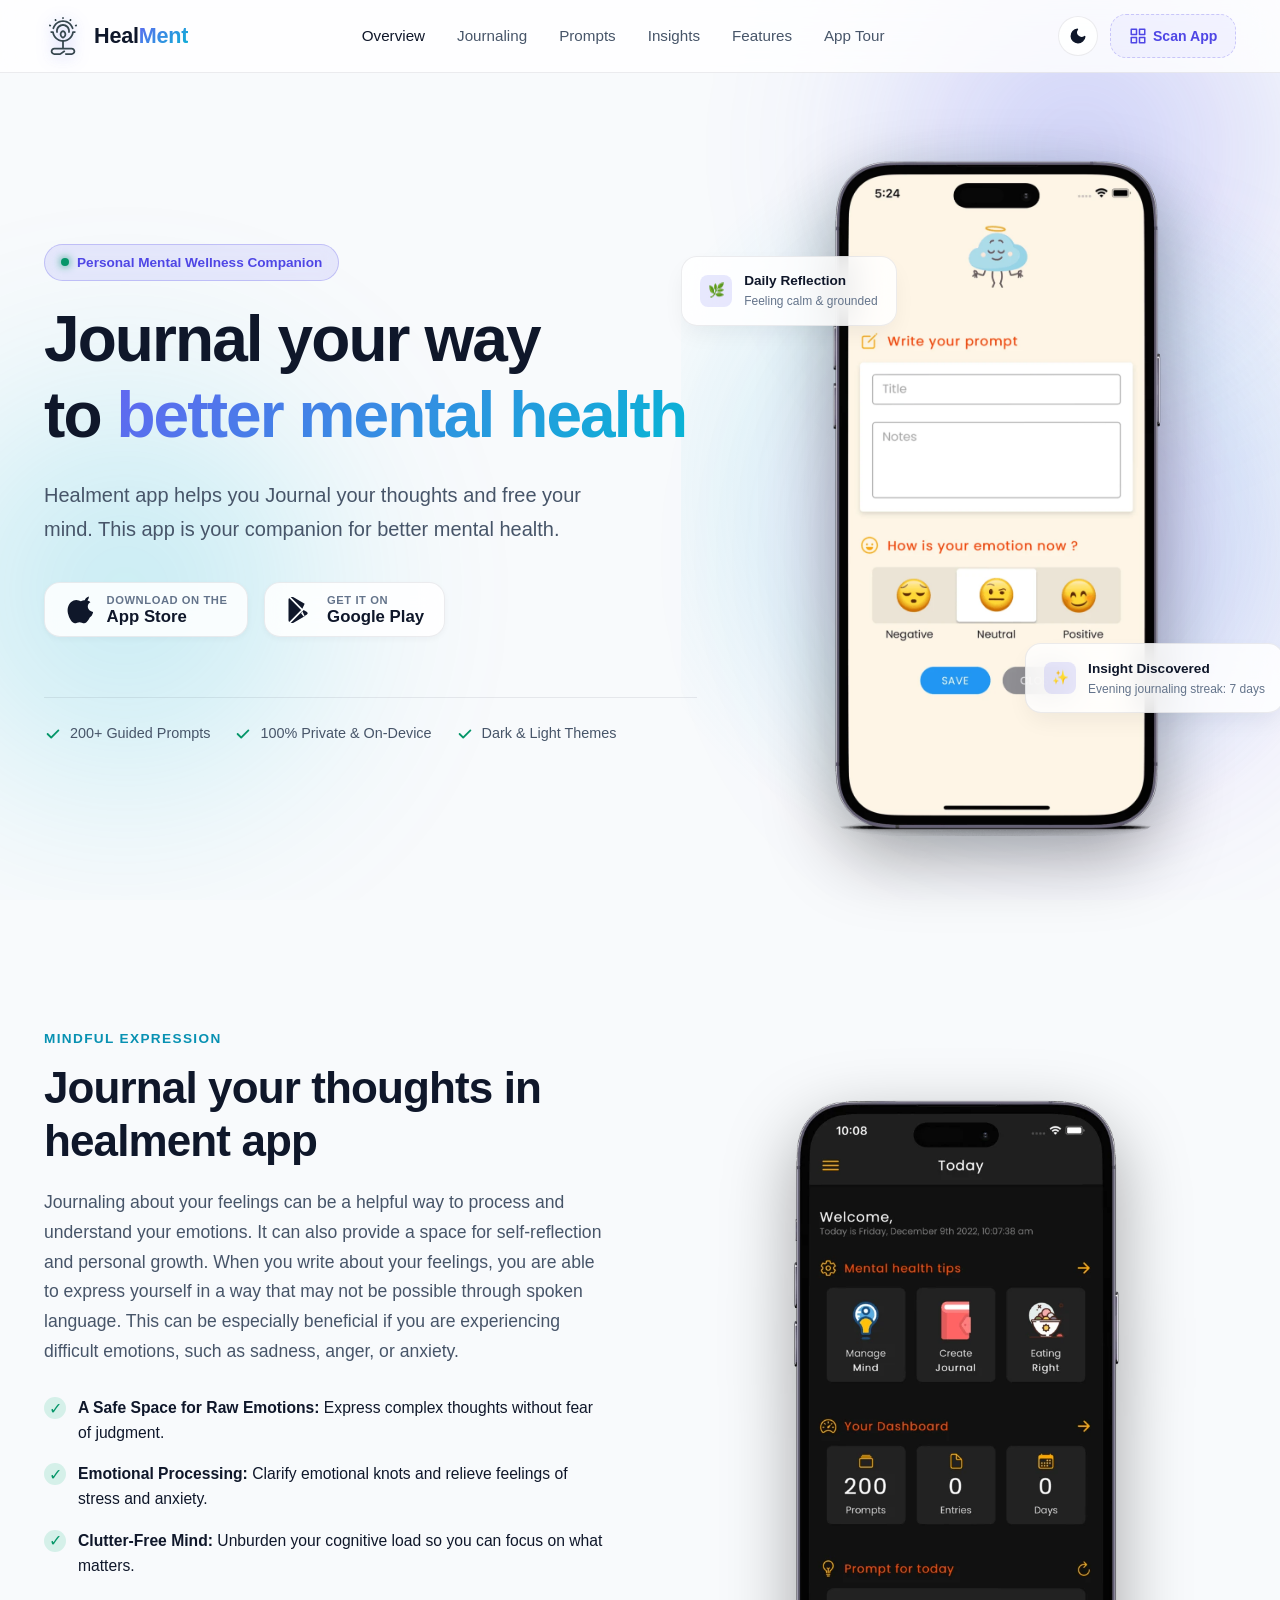
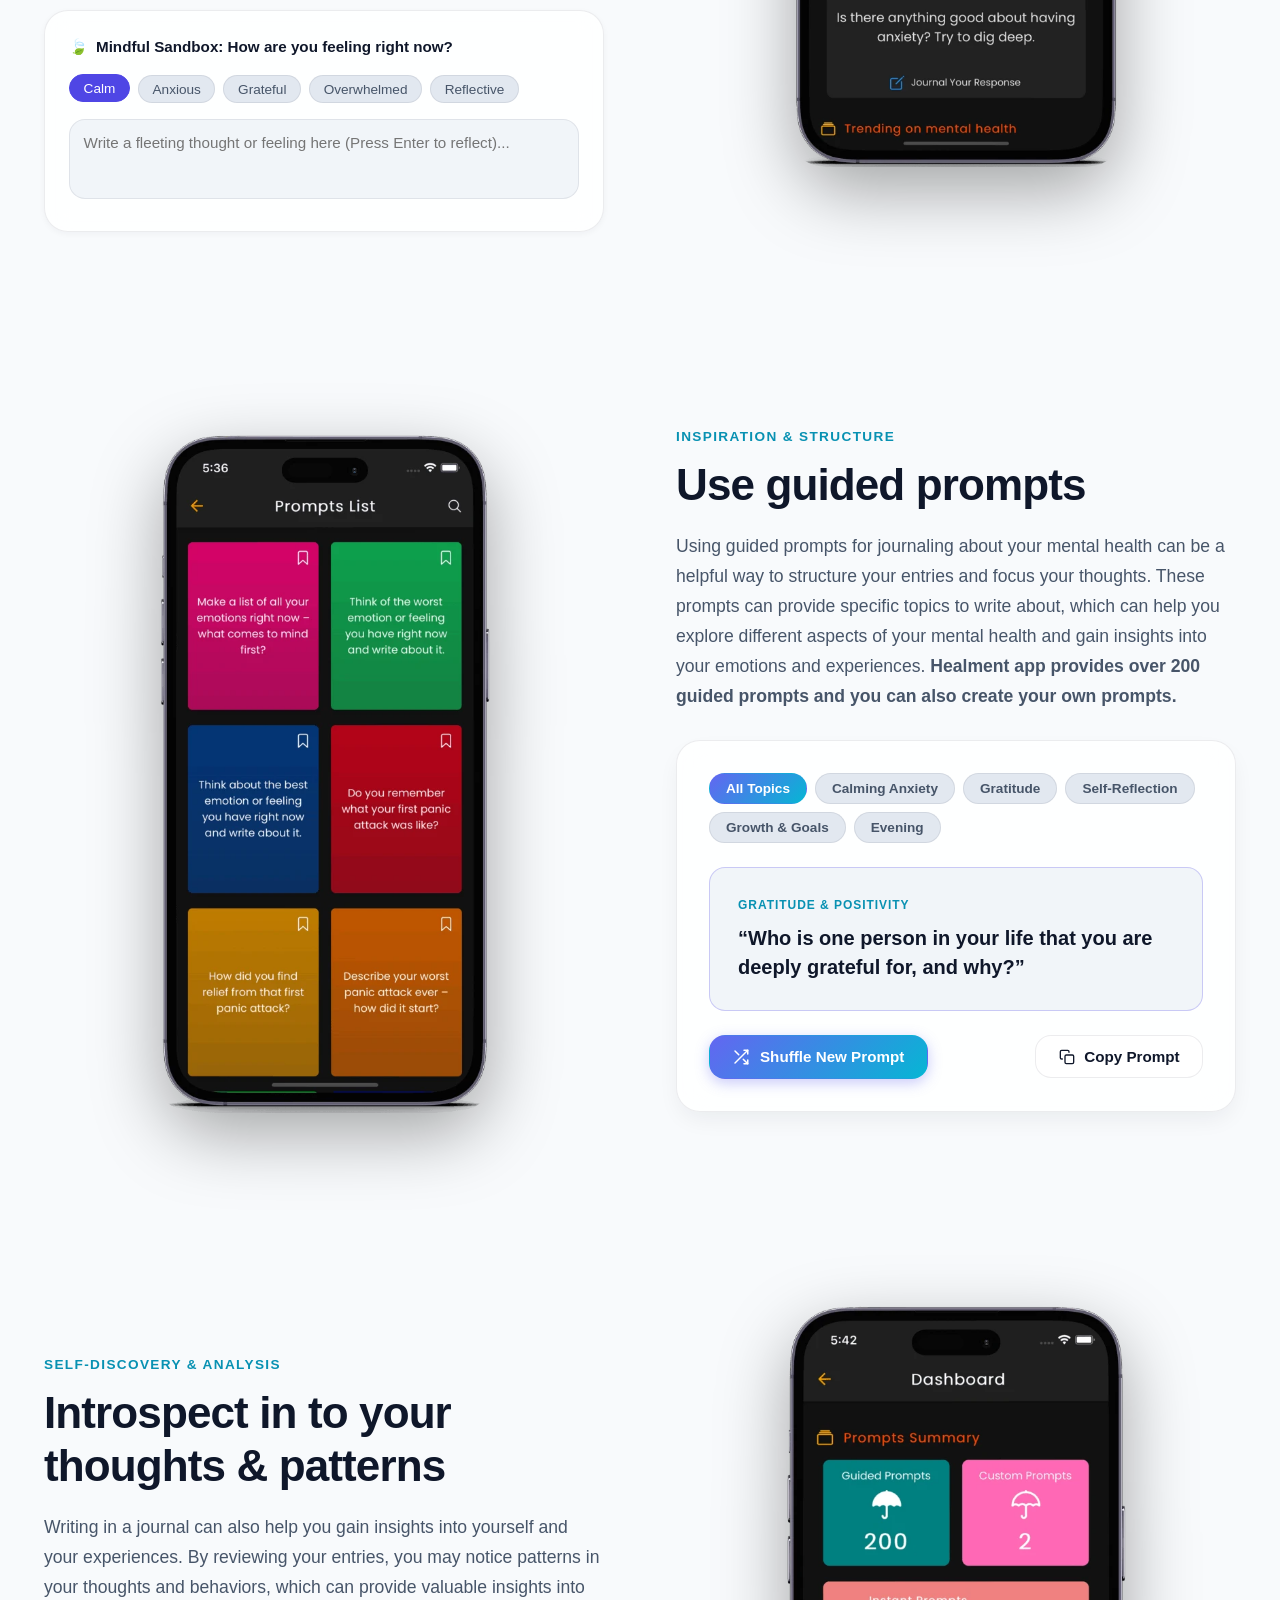
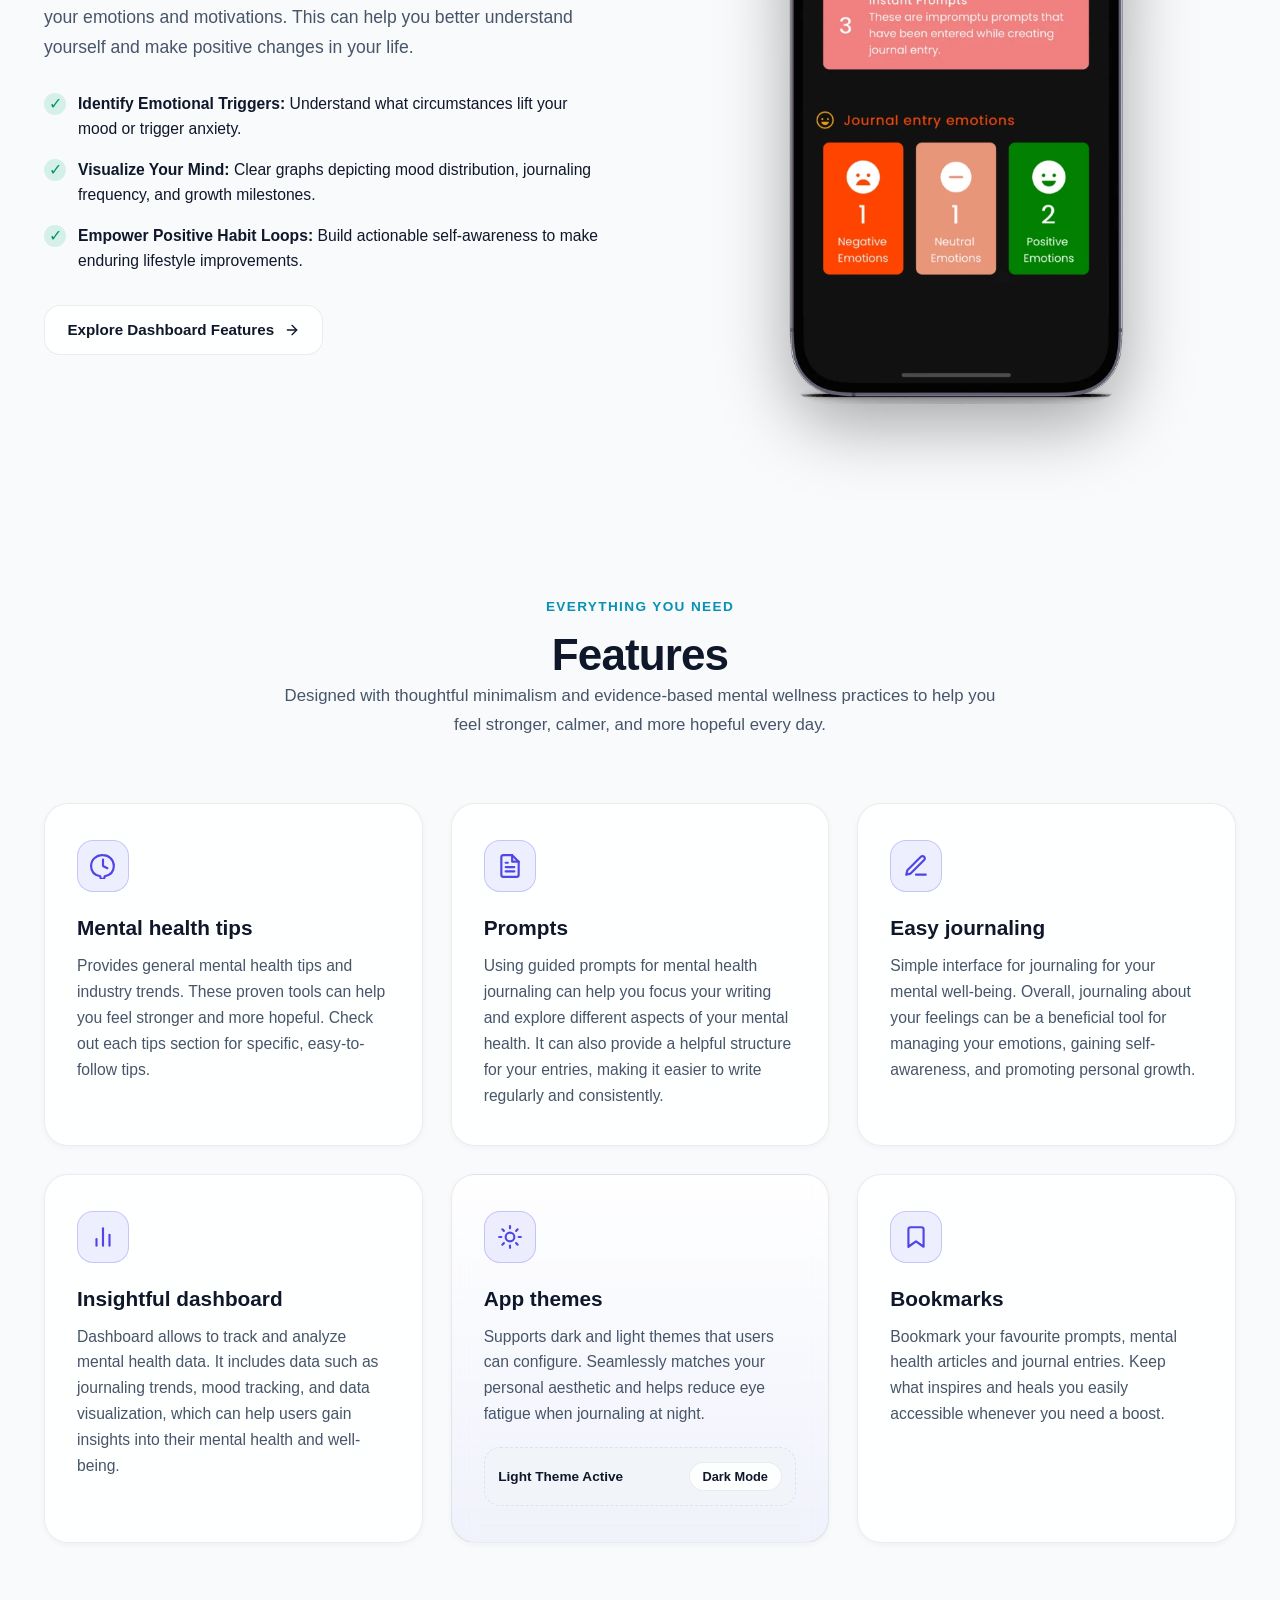
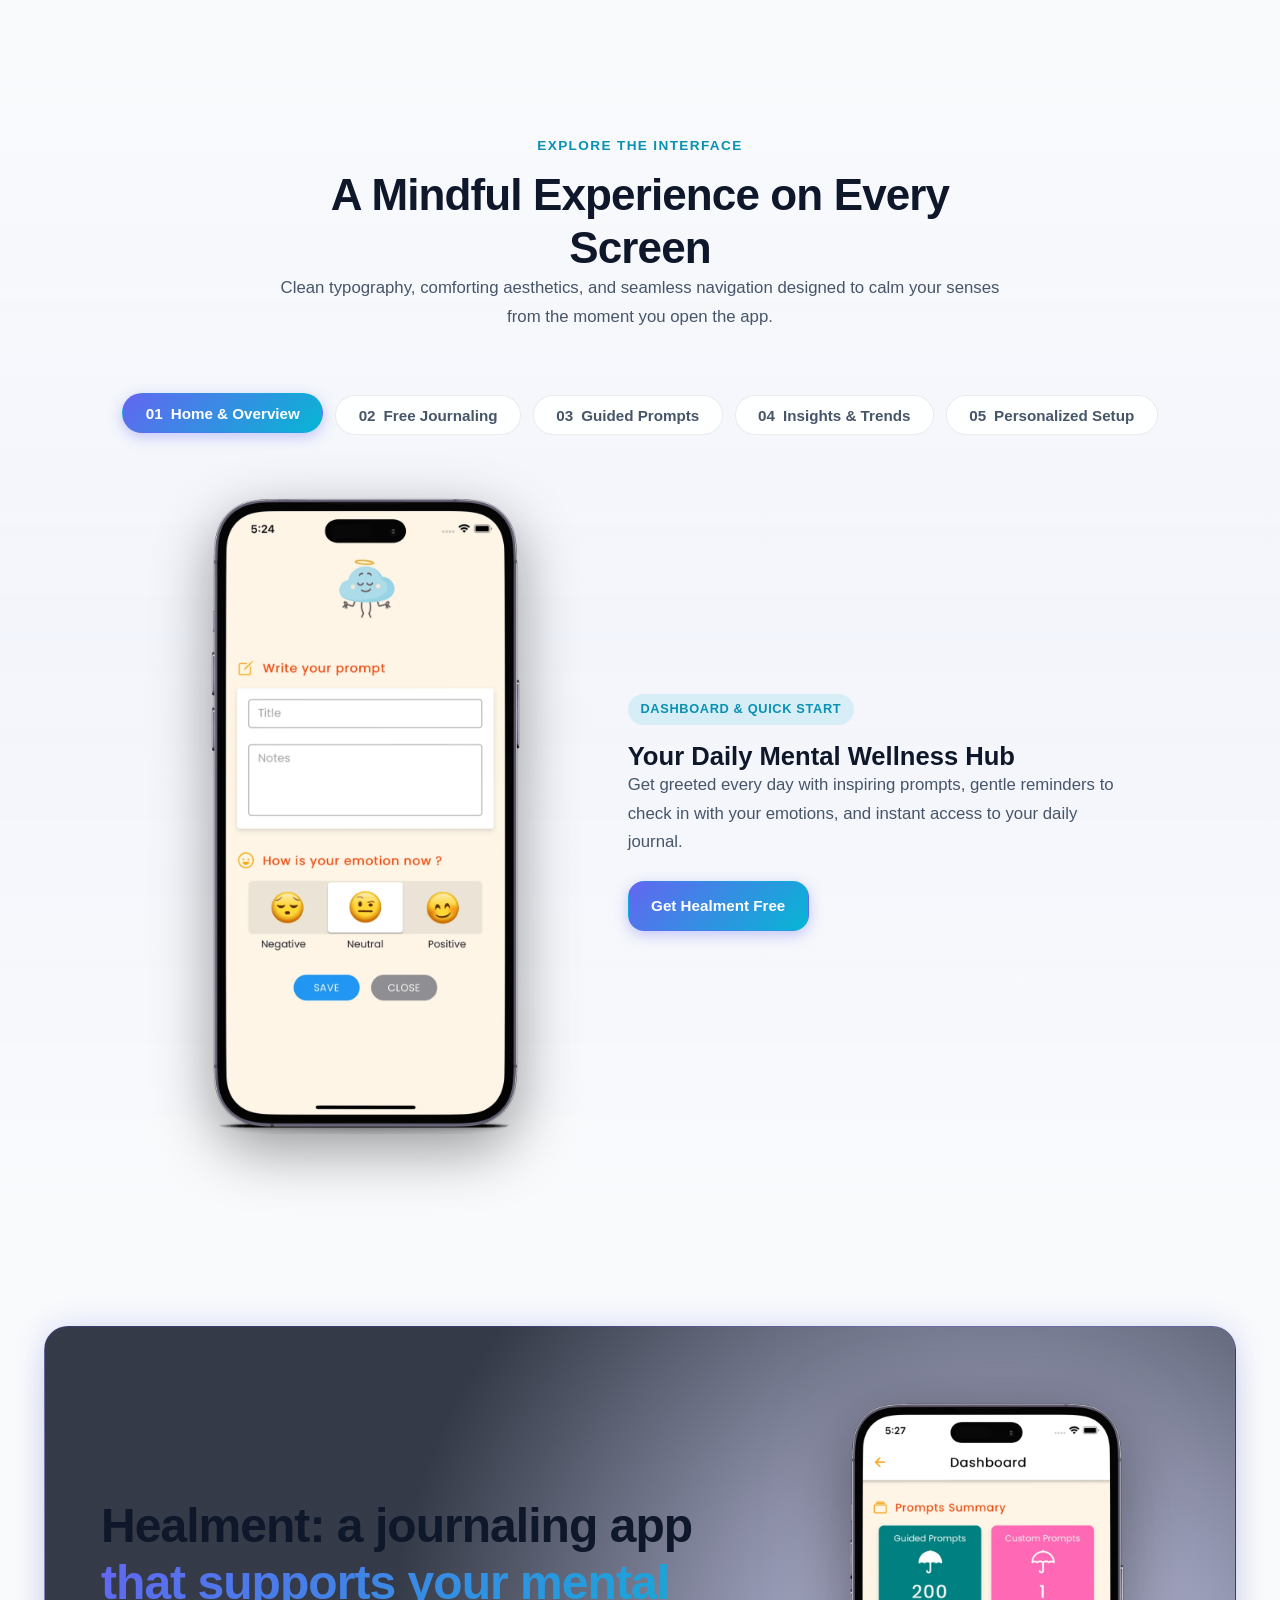
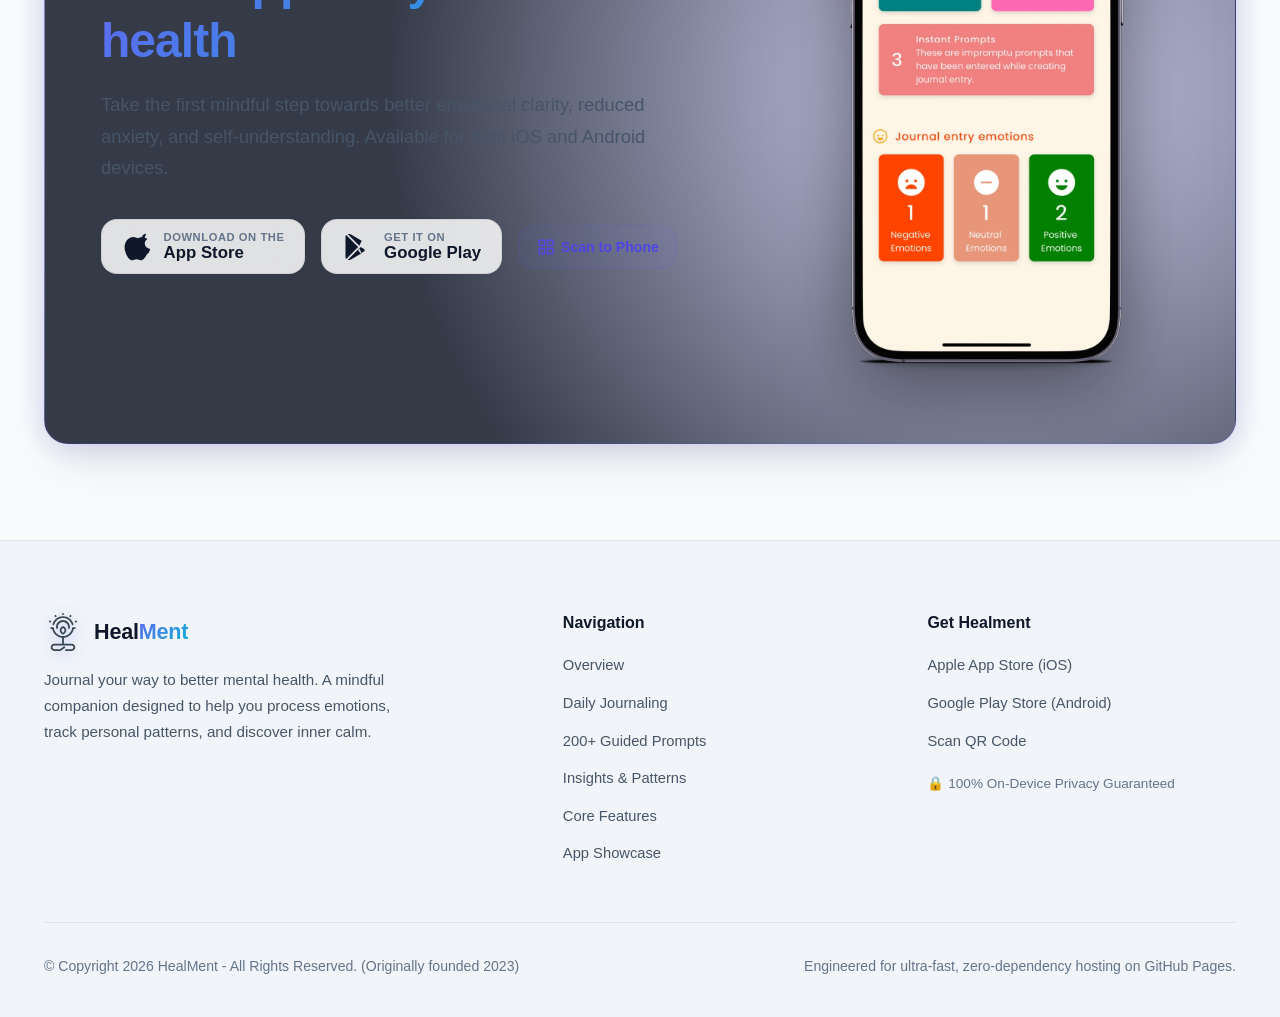
==== index.html @ ce1cdade "Initial commit: Ultra-modern, high performance website for HealMent" ====
<!DOCTYPE html>
<html lang="en" data-theme="dark">
<head>
  <meta charset="UTF-8">
  <meta http-equiv="X-UA-Compatible" content="IE=edge">
  <meta name="viewport" content="width=device-width, initial-scale=1.0, minimum-scale=1.0">
  
  <!-- Primary Meta Tags -->
  <title>HealMent - Journal your way to better mental health</title>
  <meta name="title" content="HealMent - Journal your way to better mental health">
  <meta name="description" content="Healment app helps you Journal your thoughts and free your mind. Over 200 guided prompts, mood tracking, and insightful dashboards.">
  <meta name="theme-color" content="#0a0f1d">
  <meta name="robots" content="index, follow">

  <!-- Open Graph / Facebook -->
  <meta property="og:type" content="website">
  <meta property="og:url" content="https://srikanthnandiraju.github.io/healment/">
  <meta property="og:title" content="HealMent - Journal your way to better mental health">
  <meta property="og:description" content="Healment app helps you Journal your thoughts and free your mind. Companion for better mental health with guided prompts, insights, and themes.">
  <meta property="og:image" content="assets/images/screen-hero.png">

  <!-- Twitter -->
  <meta property="twitter:card" content="summary_large_image">
  <meta property="twitter:url" content="https://srikanthnandiraju.github.io/healment/">
  <meta property="twitter:title" content="HealMent - Journal your way to better mental health">
  <meta property="twitter:description" content="Healment app helps you Journal your thoughts and free your mind. Companion for better mental health.">
  <meta property="twitter:image" content="assets/images/screen-hero.png">

  <!-- Favicon -->
  <link rel="icon" type="image/svg+xml" href="assets/images/logo-healment.svg">
  <link rel="apple-touch-icon" href="assets/images/logo-healment.svg">

  <!-- High-Performance Stylesheet -->
  <link rel="stylesheet" href="css/style.css">
  
  <!-- Preload Critical Above-The-Fold Assets -->
  <link rel="preload" as="image" href="assets/images/screen-hero.webp" type="image/webp">
</head>
<body>

  <!-- Ambient Decorative Background Lights -->
  <div class="bg-ambient-layer" aria-hidden="true">
    <div class="ambient-blob ambient-blob-1"></div>
    <div class="ambient-blob ambient-blob-2"></div>
    <div class="ambient-blob ambient-blob-3"></div>
  </div>

  <!-- Header / Navigation Bar -->
  <header class="site-header">
    <div class="container nav-container">
      <a href="#hero" class="brand-wrap" aria-label="HealMent Home">
        <img src="assets/images/logo-healment.svg" alt="HealMent Logo" class="brand-logo-img" width="38" height="38">
        <span>Heal<strong class="gradient-text">Ment</strong></span>
      </a>

      <!-- Desktop & Mobile Navigation Links -->
      <nav aria-label="Main Navigation">
        <ul class="nav-links">
          <li><a href="#hero" class="nav-link">Overview</a></li>
          <li><a href="#journaling" class="nav-link">Journaling</a></li>
          <li><a href="#prompts" class="nav-link">Prompts</a></li>
          <li><a href="#patterns" class="nav-link">Insights</a></li>
          <li><a href="#features" class="nav-link">Features</a></li>
          <li><a href="#app-screens" class="nav-link">App Tour</a></li>
        </ul>
      </nav>

      <!-- Actions & Theme Toggle -->
      <div class="nav-actions">
        <!-- Theme Toggle Button -->
        <button class="btn-icon-theme theme-toggle-btn" aria-label="Toggle Color Theme" title="Toggle Light / Dark Theme">
          <!-- Sun Icon (for dark mode) -->
          <svg class="theme-icon icon-sun" viewBox="0 0 24 24" fill="none" stroke="currentColor" stroke-width="2" stroke-linecap="round" stroke-linejoin="round">
            <circle cx="12" cy="12" r="5"></circle>
            <line x1="12" y1="1" x2="12" y2="3"></line>
            <line x1="12" y1="21" x2="12" y2="23"></line>
            <line x1="4.22" y1="4.22" x2="5.64" y2="5.64"></line>
            <line x1="18.36" y1="18.36" x2="19.78" y2="19.78"></line>
            <line x1="1" y1="12" x2="3" y2="12"></line>
            <line x1="21" y1="12" x2="23" y2="12"></line>
            <line x1="4.22" y1="19.78" x2="5.64" y2="18.36"></line>
            <line x1="18.36" y1="5.64" x2="19.78" y2="4.22"></line>
          </svg>
          <!-- Moon Icon (for light mode) -->
          <svg class="theme-icon icon-moon" style="display:none;" viewBox="0 0 24 24" fill="none" stroke="currentColor" stroke-width="2" stroke-linecap="round" stroke-linejoin="round">
            <path d="M21 12.79A9 9 0 1 1 11.21 3 7 7 0 0 0 21 12.79z"></path>
          </svg>
        </button>

        <!-- QR Code Scanner Quick Button -->
        <button class="btn-qr-scan open-qr-modal-btn" data-qr-type="ios" title="Scan with Phone Camera">
          <svg width="18" height="18" viewBox="0 0 24 24" fill="none" stroke="currentColor" stroke-width="2" stroke-linecap="round" stroke-linejoin="round">
            <rect x="3" y="3" width="7" height="7"></rect>
            <rect x="14" y="3" width="7" height="7"></rect>
            <rect x="14" y="14" width="7" height="7"></rect>
            <rect x="3" y="14" width="7" height="7"></rect>
          </svg>
          <span>Scan App</span>
        </button>

        <!-- Mobile Menu Toggle Button -->
        <button class="mobile-menu-toggle" aria-label="Toggle navigation menu" aria-expanded="false">
          <span class="hamburger-icon" style="font-size:1.5rem; line-height:1;">☰</span>
        </button>
      </div>
    </div>
  </header>

  <main>
    <!-- =======================================================================
         HERO SECTION
         ======================================================================= -->
    <section class="hero-section" id="hero">
      <div class="container">
        <div class="hero-grid">
          <!-- Left Column: Copy & Actions -->
          <div class="hero-content fade-in-up">
            <div class="pill-badge">
              <span class="pill-dot"></span>
              <span>Personal Mental Wellness Companion</span>
            </div>
            
            <h1 class="hero-title">
              Journal your way<br>
              to <span class="gradient-text">better mental health</span>
            </h1>

            <p class="hero-desc">
              Healment app helps you Journal your thoughts and free your mind. This app is your companion for better mental health.
            </p>

            <div class="hero-actions">
              <div class="store-badges-group">
                <!-- Apple App Store Badge -->
                <a href="https://apps.apple.com/us/app/healment/id1658941963?platform=iphone" 
                   target="_blank" 
                   rel="noopener noreferrer" 
                   class="store-badge-card"
                   aria-label="Download Healment on the Apple App Store">
                  <svg class="store-badge-icon" viewBox="0 0 170 170" fill="currentColor">
                    <path d="M150.37 130.25c-2.45 5.66-5.35 10.87-8.71 15.66-4.58 6.53-8.33 11.05-11.22 13.56-4.48 4.12-9.28 6.23-14.42 6.35-3.69 0-8.14-1.05-13.32-3.18-5.19-2.12-9.97-3.17-14.34-3.17-4.58 0-9.49 1.05-14.75 3.17-5.26 2.13-9.5 3.24-12.74 3.35-4.35.13-9.16-1.9-14.42-6.08-3.69-3.04-7.67-7.81-11.96-14.31-7.85-11.92-13.32-25.07-16.42-39.46-3.1-14.38-3.1-27.14 0-38.27 3.69-13.25 10.15-23.77 19.38-31.57 9.23-7.8 19.64-11.83 31.23-12.1 4.58 0 9.87 1.16 15.86 3.5 5.99 2.33 9.77 3.5 11.33 3.5 1.79 0 5.86-1.22 12.21-3.67 6.35-2.45 11.75-3.56 16.2-3.32 12.06.66 21.99 5.09 29.8 13.27-10.71 6.53-15.96 15.42-15.74 26.68.22 8.79 3.57 16.14 10.05 22.05 6.47 5.92 14.17 9.38 23.09 10.39-2.45 7.6-5.59 15.42-9.42 23.47zM119.22 33.15c0-6.73 2.45-13.04 7.35-18.93 4.9-5.89 10.97-9.59 18.2-11.11.22 1.33.33 2.45.33 3.35 0 6.62-2.56 13.1-7.68 19.45-5.12 6.35-11.27 10.05-18.45 11.11-.11-1.33-.25-2.62-.25-3.87z"/>
                  </svg>
                  <div class="store-badge-text">
                    <span class="store-badge-sub">Download on the</span>
                    <span class="store-badge-title">App Store</span>
                  </div>
                </a>

                <!-- Google Play Store Badge -->
                <a href="https://play.google.com/store/apps/details?id=srikanth.mobileapps.healment" 
                   target="_blank" 
                   rel="noopener noreferrer" 
                   class="store-badge-card"
                   aria-label="Get Healment on Google Play">
                  <svg class="store-badge-icon" viewBox="0 0 24 24" fill="currentColor">
                    <path d="M3.609 1.814L13.793 12 3.61 22.186c-.368-.344-.61-.83-.61-1.393V3.207c0-.563.242-1.049.61-1.393zm11.238 11.24L4.85 23.051c.316.096.657.149 1.01.149.52 0 1.017-.128 1.464-.356l9.53-5.498-2.007-4.292zm0-2.108l2.007-4.292L7.324 1.156C6.877.928 6.38.8 5.86.8c-.353 0-.694.053-1.01.149l9.997 9.997zm1.096 1.054l2.585 1.492c1.23.71 1.23 1.867 0 2.577l-2.585 1.492-2.164-2.78 2.164-2.781z"/>
                  </svg>
                  <div class="store-badge-text">
                    <span class="store-badge-sub">Get it on</span>
                    <span class="store-badge-title">Google Play</span>
                  </div>
                </a>
              </div>

              <!-- Quick Perks / Trust Points -->
              <div class="hero-perks">
                <div class="perk-item">
                  <svg class="perk-icon" viewBox="0 0 20 20" fill="currentColor">
                    <path fill-rule="evenodd" d="M16.707 5.293a1 1 0 010 1.414l-8 8a1 1 0 01-1.414 0l-4-4a1 1 0 011.414-1.414L8 12.586l7.293-7.293a1 1 0 011.414 0z" clip-rule="evenodd"></path>
                  </svg>
                  <span>200+ Guided Prompts</span>
                </div>
                <div class="perk-item">
                  <svg class="perk-icon" viewBox="0 0 20 20" fill="currentColor">
                    <path fill-rule="evenodd" d="M16.707 5.293a1 1 0 010 1.414l-8 8a1 1 0 01-1.414 0l-4-4a1 1 0 011.414-1.414L8 12.586l7.293-7.293a1 1 0 011.414 0z" clip-rule="evenodd"></path>
                  </svg>
                  <span>100% Private & On-Device</span>
                </div>
                <div class="perk-item">
                  <svg class="perk-icon" viewBox="0 0 20 20" fill="currentColor">
                    <path fill-rule="evenodd" d="M16.707 5.293a1 1 0 010 1.414l-8 8a1 1 0 01-1.414 0l-4-4a1 1 0 011.414-1.414L8 12.586l7.293-7.293a1 1 0 011.414 0z" clip-rule="evenodd"></path>
                  </svg>
                  <span>Dark & Light Themes</span>
                </div>
              </div>
            </div>
          </div>

          <!-- Right Column: Interactive Phone Mockup -->
          <div class="hero-mockup-wrap fade-in-up">
            <div class="hero-mockup-glow"></div>
            
            <!-- Floating Notification Card 1 -->
            <div class="floating-glass-card floating-card-1">
              <div class="floating-card-icon">🌿</div>
              <div>
                <div>Daily Reflection</div>
                <div style="font-size:0.75rem; color:var(--text-muted); font-weight:normal;">Feeling calm & grounded</div>
              </div>
            </div>

            <!-- Floating Notification Card 2 -->
            <div class="floating-glass-card floating-card-2">
              <div class="floating-card-icon">✨</div>
              <div>
                <div>Insight Discovered</div>
                <div style="font-size:0.75rem; color:var(--text-muted); font-weight:normal;">Evening journaling streak: 7 days</div>
              </div>
            </div>

            <!-- Phone Frame with Screen -->
            <div class="phone-mockup-container">
              <picture>
                <source srcset="assets/images/screen-hero.webp" type="image/webp">
                <img src="assets/images/screen-hero.png" 
                     alt="Healment iPhone App Interface" 
                     class="phone-img" 
                     width="795" 
                     height="1598" 
                     loading="eager" 
                     fetchpriority="high">
              </picture>
            </div>
          </div>
        </div>
      </div>
    </section>


    <!-- =======================================================================
         SECTION 1: JOURNAL YOUR THOUGHTS (DEEP DIVE)
         ======================================================================= -->
    <section class="feature-split-section" id="journaling">
      <div class="container">
        <div class="feature-split-grid">
          <!-- Text and Interactive Thought Sandbox -->
          <div class="feature-content-col fade-in-up">
            <span class="section-eyebrow">Mindful Expression</span>
            <h2 class="section-title">Journal your thoughts in healment app</h2>
            <p class="section-desc">
              Journaling about your feelings can be a helpful way to process and understand your emotions. It can also provide a space for self-reflection and personal growth. When you write about your feelings, you are able to express yourself in a way that may not be possible through spoken language. This can be especially beneficial if you are experiencing difficult emotions, such as sadness, anger, or anxiety.
            </p>

            <ul class="feature-checklist">
              <li class="feature-check-item">
                <div class="check-icon-circle">✓</div>
                <div><strong>A Safe Space for Raw Emotions:</strong> Express complex thoughts without fear of judgment.</div>
              </li>
              <li class="feature-check-item">
                <div class="check-icon-circle">✓</div>
                <div><strong>Emotional Processing:</strong> Clarify emotional knots and relieve feelings of stress and anxiety.</div>
              </li>
              <li class="feature-check-item">
                <div class="check-icon-circle">✓</div>
                <div><strong>Clutter-Free Mind:</strong> Unburden your cognitive load so you can focus on what matters.</div>
              </li>
            </ul>

            <!-- Interactive Mindful Sandbox Widget -->
            <div class="mindful-sandbox-card">
              <div class="sandbox-header">
                <span class="sandbox-title">
                  <span>🍃</span> Mindful Sandbox: How are you feeling right now?
                </span>
              </div>
              <div class="mood-chips-row">
                <button type="button" class="mood-chip active" data-mood="calm">Calm</button>
                <button type="button" class="mood-chip" data-mood="anxious">Anxious</button>
                <button type="button" class="mood-chip" data-mood="grateful">Grateful</button>
                <button type="button" class="mood-chip" data-mood="overwhelmed">Overwhelmed</button>
                <button type="button" class="mood-chip" data-mood="reflective">Reflective</button>
              </div>
              <textarea id="sandboxInput" 
                        class="sandbox-input-box" 
                        placeholder="Write a fleeting thought or feeling here (Press Enter to reflect)..." 
                        aria-label="Mindful reflection note"></textarea>
              <div id="sandboxResult" class="sandbox-result">
                <strong>Gentle Reflection:</strong> Peace is a practice. Taking this quiet moment reinforces your inner stability.
              </div>
            </div>
          </div>

          <!-- Phone Mockup for Journaling Screen -->
          <div class="feature-mockup-col fade-in-up" style="display:flex; justify-content:center;">
            <div class="phone-mockup-container">
              <picture>
                <source srcset="assets/images/screen-journal.webp" type="image/webp">
                <img src="assets/images/screen-journal.png" 
                     alt="Healment Journal Thoughts Screen" 
                     class="phone-img" 
                     width="500" 
                     height="991" 
                     loading="lazy" 
                     decoding="async">
              </picture>
            </div>
          </div>
        </div>
      </div>
    </section>


    <!-- =======================================================================
         SECTION 2: USE GUIDED PROMPTS (INTERACTIVE PROMPT EXPLORER)
         ======================================================================= -->
    <section class="feature-split-section" id="prompts">
      <div class="container">
        <div class="feature-split-grid reverse">
          <!-- Text and Interactive Guided Prompts Generator -->
          <div class="feature-content-col fade-in-up">
            <span class="section-eyebrow">Inspiration & Structure</span>
            <h2 class="section-title">Use guided prompts</h2>
            <p class="section-desc">
              Using guided prompts for journaling about your mental health can be a helpful way to structure your entries and focus your thoughts. These prompts can provide specific topics to write about, which can help you explore different aspects of your mental health and gain insights into your emotions and experiences. <strong>Healment app provides over 200 guided prompts and you can also create your own prompts.</strong>
            </p>

            <!-- Interactive Prompt Explorer Component -->
            <div class="prompt-explorer-container">
              <div class="prompt-category-tabs">
                <button type="button" class="prompt-tab-btn active" data-category="all">All Topics</button>
                <button type="button" class="prompt-tab-btn" data-category="anxiety">Calming Anxiety</button>
                <button type="button" class="prompt-tab-btn" data-category="gratitude">Gratitude</button>
                <button type="button" class="prompt-tab-btn" data-category="reflection">Self-Reflection</button>
                <button type="button" class="prompt-tab-btn" data-category="growth">Growth & Goals</button>
                <button type="button" class="prompt-tab-btn" data-category="evening">Evening</button>
              </div>

              <!-- Interactive Prompt Card Box -->
              <div class="prompt-card-display">
                <span class="prompt-category-tag" id="promptCategoryTag">Calming Anxiety</span>
                <p class="prompt-text-quote" id="promptTextQuote">
                  “What is one worry currently on your mind, and what evidence is there that everything will be okay?”
                </p>
              </div>

              <div class="prompt-actions-row">
                <button type="button" class="btn btn-primary" id="shufflePromptBtn">
                  <svg width="18" height="18" viewBox="0 0 24 24" fill="none" stroke="currentColor" stroke-width="2" stroke-linecap="round" stroke-linejoin="round">
                    <polyline points="16 3 21 3 21 8"></polyline>
                    <line x1="4" y1="20" x2="21" y2="3"></line>
                    <polyline points="21 16 21 21 16 21"></polyline>
                    <line x1="15" y1="15" x2="21" y2="21"></line>
                    <line x1="4" y1="4" x2="9" y2="9"></line>
                  </svg>
                  <span>Shuffle New Prompt</span>
                </button>

                <button type="button" class="btn btn-secondary" id="copyPromptBtn">
                  <svg width="16" height="16" viewBox="0 0 24 24" fill="none" stroke="currentColor" stroke-width="2" stroke-linecap="round" stroke-linejoin="round">
                    <rect x="9" y="9" width="13" height="13" rx="2" ry="2"></rect>
                    <path d="M5 15H4a2 2 0 0 1-2-2V4a2 2 0 0 1 2-2h9a2 2 0 0 1 2 2v1"></path>
                  </svg>
                  <span>Copy Prompt</span>
                </button>
              </div>
            </div>
          </div>

          <!-- Phone Mockup for Prompts Screen -->
          <div class="feature-mockup-col fade-in-up" style="display:flex; justify-content:center;">
            <div class="phone-mockup-container">
              <picture>
                <source srcset="assets/images/screen-prompts.webp" type="image/webp">
                <img src="assets/images/screen-prompts.png" 
                     alt="Healment Guided Prompts Interface" 
                     class="phone-img" 
                     width="500" 
                     height="1014" 
                     loading="lazy" 
                     decoding="async">
              </picture>
            </div>
          </div>
        </div>
      </div>
    </section>


    <!-- =======================================================================
         SECTION 3: INTROSPECT INTO THOUGHTS & PATTERNS
         ======================================================================= -->
    <section class="feature-split-section" id="patterns">
      <div class="container">
        <div class="feature-split-grid">
          <!-- Text and Analytics Highlights -->
          <div class="feature-content-col fade-in-up">
            <span class="section-eyebrow">Self-Discovery & Analysis</span>
            <h2 class="section-title">Introspect in to your thoughts & patterns</h2>
            <p class="section-desc">
              Writing in a journal can also help you gain insights into yourself and your experiences. By reviewing your entries, you may notice patterns in your thoughts and behaviors, which can provide valuable insights into your emotions and motivations. This can help you better understand yourself and make positive changes in your life.
            </p>

            <ul class="feature-checklist">
              <li class="feature-check-item">
                <div class="check-icon-circle">✓</div>
                <div><strong>Identify Emotional Triggers:</strong> Understand what circumstances lift your mood or trigger anxiety.</div>
              </li>
              <li class="feature-check-item">
                <div class="check-icon-circle">✓</div>
                <div><strong>Visualize Your Mind:</strong> Clear graphs depicting mood distribution, journaling frequency, and growth milestones.</div>
              </li>
              <li class="feature-check-item">
                <div class="check-icon-circle">✓</div>
                <div><strong>Empower Positive Habit Loops:</strong> Build actionable self-awareness to make enduring lifestyle improvements.</div>
              </li>
            </ul>

            <div style="margin-top: 1.5rem;">
              <a href="#features" class="btn btn-secondary">
                <span>Explore Dashboard Features</span>
                <svg width="16" height="16" viewBox="0 0 24 24" fill="none" stroke="currentColor" stroke-width="2" stroke-linecap="round" stroke-linejoin="round">
                  <line x1="5" y1="12" x2="19" y2="12"></line>
                  <polyline points="12 5 19 12 12 19"></polyline>
                </svg>
              </a>
            </div>
          </div>

          <!-- Phone Mockup for Insights Screen -->
          <div class="feature-mockup-col fade-in-up" style="display:flex; justify-content:center;">
            <div class="phone-mockup-container">
              <picture>
                <source srcset="assets/images/screen-insights.webp" type="image/webp">
                <img src="assets/images/screen-insights.png" 
                     alt="Healment Introspect and Mood Patterns Interface" 
                     class="phone-img" 
                     width="500" 
                     height="1027" 
                     loading="lazy" 
                     decoding="async">
              </picture>
            </div>
          </div>
        </div>
      </div>
    </section>


    <!-- =======================================================================
         SECTION 4: CORE FEATURES BENTO GRID
         ======================================================================= -->
    <section class="features-section" id="features">
      <div class="container">
        <div class="section-header-center fade-in-up">
          <span class="section-eyebrow">Everything You Need</span>
          <h2>Features</h2>
          <p>
            Designed with thoughtful minimalism and evidence-based mental wellness practices to help you feel stronger, calmer, and more hopeful every day.
          </p>
        </div>

        <div class="bento-grid">
          <!-- Bento Card 1: Mental Health Tips -->
          <div class="bento-card fade-in-up">
            <div class="bento-icon-wrapper">
              <svg width="26" height="26" viewBox="0 0 24 24" fill="none" stroke="currentColor" stroke-width="2" stroke-linecap="round" stroke-linejoin="round">
                <path d="M12 2a10 10 0 0 1 10 10c0 5.25-3.5 8.5-8.5 9.5v.5a2 2 0 0 1-4 0v-.5C4.5 20.5 1 17.25 1 12A10 10 0 0 1 12 2z"></path>
                <path d="M12 6v6l4 2"></path>
              </svg>
            </div>
            <h4 class="bento-title">Mental health tips</h4>
            <p class="bento-desc">
              Provides general mental health tips and industry trends. These proven tools can help you feel stronger and more hopeful. Check out each tips section for specific, easy-to-follow tips.
            </p>
          </div>

          <!-- Bento Card 2: Prompts -->
          <div class="bento-card fade-in-up">
            <div class="bento-icon-wrapper">
              <svg width="26" height="26" viewBox="0 0 24 24" fill="none" stroke="currentColor" stroke-width="2" stroke-linecap="round" stroke-linejoin="round">
                <path d="M14 2H6a2 2 0 0 0-2 2v16a2 2 0 0 0 2 2h12a2 2 0 0 0 2-2V8z"></path>
                <polyline points="14 2 14 8 20 8"></polyline>
                <line x1="16" y1="13" x2="8" y2="13"></line>
                <line x1="16" y1="17" x2="8" y2="17"></line>
                <polyline points="10 9 9 9 8 9"></polyline>
              </svg>
            </div>
            <h4 class="bento-title">Prompts</h4>
            <p class="bento-desc">
              Using guided prompts for mental health journaling can help you focus your writing and explore different aspects of your mental health. It can also provide a helpful structure for your entries, making it easier to write regularly and consistently.
            </p>
          </div>

          <!-- Bento Card 3: Easy Journaling -->
          <div class="bento-card fade-in-up">
            <div class="bento-icon-wrapper">
              <svg width="26" height="26" viewBox="0 0 24 24" fill="none" stroke="currentColor" stroke-width="2" stroke-linecap="round" stroke-linejoin="round">
                <path d="M12 20h9"></path>
                <path d="M16.5 3.5a2.121 2.121 0 0 1 3 3L7 19l-4 1 1-4L16.5 3.5z"></path>
              </svg>
            </div>
            <h4 class="bento-title">Easy journaling</h4>
            <p class="bento-desc">
              Simple interface for journaling for your mental well-being. Overall, journaling about your feelings can be a beneficial tool for managing your emotions, gaining self-awareness, and promoting personal growth.
            </p>
          </div>

          <!-- Bento Card 4: Insightful Dashboard -->
          <div class="bento-card fade-in-up">
            <div class="bento-icon-wrapper">
              <svg width="26" height="26" viewBox="0 0 24 24" fill="none" stroke="currentColor" stroke-width="2" stroke-linecap="round" stroke-linejoin="round">
                <line x1="18" y1="20" x2="18" y2="10"></line>
                <line x1="12" y1="20" x2="12" y2="4"></line>
                <line x1="6" y1="20" x2="6" y2="14"></line>
              </svg>
            </div>
            <h4 class="bento-title">Insightful dashboard</h4>
            <p class="bento-desc">
              Dashboard allows to track and analyze mental health data. It includes data such as journaling trends, mood tracking, and data visualization, which can help users gain insights into their mental health and well-being.
            </p>
          </div>

          <!-- Bento Card 5: App Themes (With Live Interactive Toggle) -->
          <div class="bento-card bento-card-interactive fade-in-up">
            <div class="bento-icon-wrapper">
              <svg width="26" height="26" viewBox="0 0 24 24" fill="none" stroke="currentColor" stroke-width="2" stroke-linecap="round" stroke-linejoin="round">
                <circle cx="12" cy="12" r="4"></circle>
                <path d="M12 2v2"></path>
                <path d="M12 20v2"></path>
                <path d="M4.93 4.93l1.41 1.41"></path>
                <path d="M17.66 17.66l1.41 1.41"></path>
                <path d="M2 12h2"></path>
                <path d="M20 12h2"></path>
                <path d="M6.34 17.66l-1.41 1.41"></path>
                <path d="M19.07 4.93l-1.41 1.41"></path>
              </svg>
            </div>
            <h4 class="bento-title">App themes</h4>
            <p class="bento-desc">
              Supports dark and light themes that users can configure. Seamlessly matches your personal aesthetic and helps reduce eye fatigue when journaling at night.
            </p>
            
            <!-- Mini Theme Preview Toggle Inside Card -->
            <div class="theme-preview-box">
              <span id="current-theme-name" style="font-size:0.85rem; font-weight:600; color:var(--text-primary);">Dark Theme Active</span>
              <button class="btn btn-secondary theme-toggle-btn" style="padding:0.4rem 0.8rem; font-size:0.8rem;" aria-label="Toggle App Theme">
                <span class="theme-label-text">Switch Mode</span>
              </button>
            </div>
          </div>

          <!-- Bento Card 6: Bookmarks -->
          <div class="bento-card fade-in-up">
            <div class="bento-icon-wrapper">
              <svg width="26" height="26" viewBox="0 0 24 24" fill="none" stroke="currentColor" stroke-width="2" stroke-linecap="round" stroke-linejoin="round">
                <path d="M19 21l-7-5-7 5V5a2 2 0 0 1 2-2h10a2 2 0 0 1 2 2z"></path>
              </svg>
            </div>
            <h4 class="bento-title">Bookmarks</h4>
            <p class="bento-desc">
              Bookmark your favourite prompts, mental health articles and journal entries. Keep what inspires and heals you easily accessible whenever you need a boost.
            </p>
          </div>
        </div>
      </div>
    </section>


    <!-- =======================================================================
         SECTION 5: INTERACTIVE APP SCREEN SHOWCASE
         ======================================================================= -->
    <section class="screens-showcase-section" id="app-screens">
      <div class="container">
        <div class="section-header-center fade-in-up">
          <span class="section-eyebrow">Explore the Interface</span>
          <h2>A Mindful Experience on Every Screen</h2>
          <p>
            Clean typography, comforting aesthetics, and seamless navigation designed to calm your senses from the moment you open the app.
          </p>
        </div>

        <!-- Screen Navigation Tabs -->
        <div class="screen-tabs-nav fade-in-up" role="tablist">
          <button type="button" class="screen-tab-button active" data-screen="1" role="tab" aria-selected="true">
            <span>01</span> Home & Overview
          </button>
          <button type="button" class="screen-tab-button" data-screen="2" role="tab" aria-selected="false">
            <span>02</span> Free Journaling
          </button>
          <button type="button" class="screen-tab-button" data-screen="3" role="tab" aria-selected="false">
            <span>03</span> Guided Prompts
          </button>
          <button type="button" class="screen-tab-button" data-screen="4" role="tab" aria-selected="false">
            <span>04</span> Insights & Trends
          </button>
          <button type="button" class="screen-tab-button" data-screen="5" role="tab" aria-selected="false">
            <span>05</span> Personalized Setup
          </button>
        </div>

        <!-- Showcase Panels -->
        <div class="showcase-stage">
          <!-- Screen 1: Home / Hero View -->
          <div class="showcase-screen-panel active" id="screen-1">
            <div class="showcase-device">
              <picture>
                <source srcset="assets/images/screen-hero.webp" type="image/webp">
                <img src="assets/images/screen-hero.png" alt="Healment Main Screen" class="phone-img" width="795" height="1598" loading="lazy">
              </picture>
            </div>
            <div class="showcase-info">
              <span class="showcase-tag">Dashboard & Quick Start</span>
              <h3>Your Daily Mental Wellness Hub</h3>
              <p>
                Get greeted every day with inspiring prompts, gentle reminders to check in with your emotions, and instant access to your daily journal.
              </p>
              <div style="margin-top:1.5rem;">
                <a href="#download" class="btn btn-primary">Get Healment Free</a>
              </div>
            </div>
          </div>

          <!-- Screen 2: Journaling -->
          <div class="showcase-screen-panel" id="screen-2">
            <div class="showcase-device">
              <picture>
                <source srcset="assets/images/screen-journal.webp" type="image/webp">
                <img src="assets/images/screen-journal.png" alt="Journaling Screen" class="phone-img" width="500" height="991" loading="lazy">
              </picture>
            </div>
            <div class="showcase-info">
              <span class="showcase-tag">Free & Expressive Writing</span>
              <h3>Journal your feelings safely</h3>
              <p>
                A soothing, distraction-free environment that lets your thoughts flow effortlessly. Express your emotions without worrying about structure or grammar.
              </p>
              <div style="margin-top:1.5rem;">
                <a href="#download" class="btn btn-primary">Start Writing Today</a>
              </div>
            </div>
          </div>

          <!-- Screen 3: Guided Prompts -->
          <div class="showcase-screen-panel" id="screen-3">
            <div class="showcase-device">
              <picture>
                <source srcset="assets/images/screen-prompts.webp" type="image/webp">
                <img src="assets/images/screen-prompts.png" alt="Prompts Screen" class="phone-img" width="500" height="1014" loading="lazy">
              </picture>
            </div>
            <div class="showcase-info">
              <span class="showcase-tag">200+ Guided Prompts</span>
              <h3>Explore deep self-reflection</h3>
              <p>
                Never stare at a blank page again. Choose from curated prompts tailored to anxiety relief, gratitude, daily mindfulness, or craft your very own.
              </p>
              <div style="margin-top:1.5rem;">
                <a href="#prompts" class="btn btn-secondary">Try Interactive Prompts</a>
              </div>
            </div>
          </div>

          <!-- Screen 4: Insights & Patterns -->
          <div class="showcase-screen-panel" id="screen-4">
            <div class="showcase-device">
              <picture>
                <source srcset="assets/images/screen-insights.webp" type="image/webp">
                <img src="assets/images/screen-insights.png" alt="Insights Screen" class="phone-img" width="500" height="1027" loading="lazy">
              </picture>
            </div>
            <div class="showcase-info">
              <span class="showcase-tag">Data & Introspection</span>
              <h3>Understand your patterns</h3>
              <p>
                Review recurring moods and habits over time. Gain meaningful clarity into what nourishes your spirit and what triggers anxiety.
              </p>
              <div style="margin-top:1.5rem;">
                <a href="#download" class="btn btn-primary">Track Your Patterns</a>
              </div>
            </div>
          </div>

          <!-- Screen 5: Settings / Personalization -->
          <div class="showcase-screen-panel" id="screen-5">
            <div class="showcase-device">
              <picture>
                <source srcset="assets/images/screen-summary.webp" type="image/webp">
                <img src="assets/images/screen-summary.png" alt="Healment Summary Screen" class="phone-img" width="736" height="1503" loading="lazy">
              </picture>
            </div>
            <div class="showcase-info">
              <span class="showcase-tag">Tailored For You</span>
              <h3>Custom themes & bookmarks</h3>
              <p>
                Configure comfortable dark and light themes, bookmark favorite passages and tips, and safeguard your journey with on-device privacy.
              </p>
              <div style="margin-top:1.5rem;">
                <a href="#download" class="btn btn-primary">Download on iOS & Android</a>
              </div>
            </div>
          </div>
        </div>
      </div>
    </section>


    <!-- =======================================================================
         SECTION 6: FINAL CALL TO ACTION BANNER
         ======================================================================= -->
    <section class="cta-banner-section" id="download">
      <div class="container">
        <div class="cta-banner-card fade-in-up">
          <div class="cta-grid">
            <div class="cta-content">
              <h2 class="cta-title">
                Healment: a journaling app<br>
                <span class="gradient-text">that supports your mental health</span>
              </h2>
              <p class="cta-desc">
                Take the first mindful step towards better emotional clarity, reduced anxiety, and self-understanding. Available for both iOS and Android devices.
              </p>

              <div class="store-badges-group">
                <!-- iOS Badge -->
                <a href="https://apps.apple.com/us/app/healment/id1658941963?platform=iphone" 
                   target="_blank" 
                   rel="noopener noreferrer" 
                   class="store-badge-card"
                   aria-label="Download Healment on Apple App Store">
                  <svg class="store-badge-icon" viewBox="0 0 170 170" fill="currentColor">
                    <path d="M150.37 130.25c-2.45 5.66-5.35 10.87-8.71 15.66-4.58 6.53-8.33 11.05-11.22 13.56-4.48 4.12-9.28 6.23-14.42 6.35-3.69 0-8.14-1.05-13.32-3.18-5.19-2.12-9.97-3.17-14.34-3.17-4.58 0-9.49 1.05-14.75 3.17-5.26 2.13-9.5 3.24-12.74 3.35-4.35.13-9.16-1.9-14.42-6.08-3.69-3.04-7.67-7.81-11.96-14.31-7.85-11.92-13.32-25.07-16.42-39.46-3.1-14.38-3.1-27.14 0-38.27 3.69-13.25 10.15-23.77 19.38-31.57 9.23-7.8 19.64-11.83 31.23-12.1 4.58 0 9.87 1.16 15.86 3.5 5.99 2.33 9.77 3.5 11.33 3.5 1.79 0 5.86-1.22 12.21-3.67 6.35-2.45 11.75-3.56 16.2-3.32 12.06.66 21.99 5.09 29.8 13.27-10.71 6.53-15.96 15.42-15.74 26.68.22 8.79 3.57 16.14 10.05 22.05 6.47 5.92 14.17 9.38 23.09 10.39-2.45 7.6-5.59 15.42-9.42 23.47zM119.22 33.15c0-6.73 2.45-13.04 7.35-18.93 4.9-5.89 10.97-9.59 18.2-11.11.22 1.33.33 2.45.33 3.35 0 6.62-2.56 13.1-7.68 19.45-5.12 6.35-11.27 10.05-18.45 11.11-.11-1.33-.25-2.62-.25-3.87z"/>
                  </svg>
                  <div class="store-badge-text">
                    <span class="store-badge-sub">Download on the</span>
                    <span class="store-badge-title">App Store</span>
                  </div>
                </a>

                <!-- Android Badge -->
                <a href="https://play.google.com/store/apps/details?id=srikanth.mobileapps.healment" 
                   target="_blank" 
                   rel="noopener noreferrer" 
                   class="store-badge-card"
                   aria-label="Get Healment on Google Play">
                  <svg class="store-badge-icon" viewBox="0 0 24 24" fill="currentColor">
                    <path d="M3.609 1.814L13.793 12 3.61 22.186c-.368-.344-.61-.83-.61-1.393V3.207c0-.563.242-1.049.61-1.393zm11.238 11.24L4.85 23.051c.316.096.657.149 1.01.149.52 0 1.017-.128 1.464-.356l9.53-5.498-2.007-4.292zm0-2.108l2.007-4.292L7.324 1.156C6.877.928 6.38.8 5.86.8c-.353 0-.694.053-1.01.149l9.997 9.997zm1.096 1.054l2.585 1.492c1.23.71 1.23 1.867 0 2.577l-2.585 1.492-2.164-2.78 2.164-2.781z"/>
                  </svg>
                  <div class="store-badge-text">
                    <span class="store-badge-sub">Get it on</span>
                    <span class="store-badge-title">Google Play</span>
                  </div>
                </a>

                <!-- QR Modal Button -->
                <button class="btn-qr-scan open-qr-modal-btn" data-qr-type="ios" title="Scan with Phone Camera">
                  <svg width="18" height="18" viewBox="0 0 24 24" fill="none" stroke="currentColor" stroke-width="2" stroke-linecap="round" stroke-linejoin="round">
                    <rect x="3" y="3" width="7" height="7"></rect>
                    <rect x="14" y="3" width="7" height="7"></rect>
                    <rect x="14" y="14" width="7" height="7"></rect>
                    <rect x="3" y="14" width="7" height="7"></rect>
                  </svg>
                  <span>Scan to Phone</span>
                </button>
              </div>
            </div>

            <div class="cta-mockup-wrapper">
              <div class="phone-mockup-container cta-phone-mockup">
                <picture>
                  <source srcset="assets/images/screen-summary.webp" type="image/webp">
                  <img src="assets/images/screen-summary.png" 
                       alt="Healment Application Summary" 
                       class="phone-img" 
                       width="736" 
                       height="1503" 
                       loading="lazy" 
                       decoding="async">
                </picture>
              </div>
            </div>
          </div>
        </div>
      </div>
    </section>
  </main>


  <!-- =======================================================================
       FOOTER
       ======================================================================= -->
  <footer class="site-footer">
    <div class="container">
      <div class="footer-top-grid">
        <!-- Brand Info -->
        <div>
          <a href="#hero" class="brand-wrap" style="margin-bottom:0.75rem;">
            <img src="assets/images/logo-healment.svg" alt="HealMent Logo" class="brand-logo-img" width="34" height="34">
            <span>Heal<strong class="gradient-text">Ment</strong></span>
          </a>
          <p class="footer-brand-bio">
            Journal your way to better mental health. A mindful companion designed to help you process emotions, track personal patterns, and discover inner calm.
          </p>
        </div>

        <!-- Navigation Links -->
        <div>
          <h4 class="footer-col-title">Navigation</h4>
          <ul class="footer-links-list">
            <li class="footer-link-item"><a href="#hero">Overview</a></li>
            <li class="footer-link-item"><a href="#journaling">Daily Journaling</a></li>
            <li class="footer-link-item"><a href="#prompts">200+ Guided Prompts</a></li>
            <li class="footer-link-item"><a href="#patterns">Insights & Patterns</a></li>
            <li class="footer-link-item"><a href="#features">Core Features</a></li>
            <li class="footer-link-item"><a href="#app-screens">App Showcase</a></li>
          </ul>
        </div>

        <!-- Download & Stores -->
        <div>
          <h4 class="footer-col-title">Get Healment</h4>
          <ul class="footer-links-list">
            <li class="footer-link-item">
              <a href="https://apps.apple.com/us/app/healment/id1658941963?platform=iphone" target="_blank" rel="noopener noreferrer">
                Apple App Store (iOS)
              </a>
            </li>
            <li class="footer-link-item">
              <a href="https://play.google.com/store/apps/details?id=srikanth.mobileapps.healment" target="_blank" rel="noopener noreferrer">
                Google Play Store (Android)
              </a>
            </li>
            <li class="footer-link-item">
              <a href="#" class="open-qr-modal-btn" data-qr-type="ios">
                Scan QR Code
              </a>
            </li>
            <li class="footer-link-item" style="color:var(--text-muted); font-size:0.85rem; margin-top:0.5rem;">
              🔒 100% On-Device Privacy Guaranteed
            </li>
          </ul>
        </div>
      </div>

      <!-- Footer Bottom -->
      <div class="footer-bottom-bar">
        <div>
          &copy; Copyright 2026 HealMent - All Rights Reserved. (Originally founded 2023)
        </div>
        <div>
          Engineered for ultra-fast, zero-dependency hosting on GitHub Pages.
        </div>
      </div>
    </div>
  </footer>


  <!-- =======================================================================
       QR CODE MODAL (DESKTOP SCAN TO DOWNLOAD)
       ======================================================================= -->
  <div class="modal-backdrop" id="qrModal" role="dialog" aria-modal="true" aria-labelledby="qrModalTitle">
    <div class="modal-dialog">
      <button class="modal-close-btn" id="closeQrModal" aria-label="Close download dialog">✕</button>
      
      <h3 id="qrModalTitle" style="margin-bottom:0.5rem; text-align:center;">Scan to Install on Phone</h3>
      <p style="text-align:center; font-size:0.92rem;">Open your camera app to install Healment immediately on your phone.</p>

      <div class="qr-tabs" role="tablist">
        <button class="qr-tab active" data-tab="ios" role="tab">iPhone (App Store)</button>
        <button class="qr-tab" data-tab="android" role="tab">Android (Google Play)</button>
      </div>

      <!-- iOS QR Code -->
      <div class="qr-box-content" id="qrContentIos">
        <div class="qr-image-wrapper">
          <img src="assets/images/qr-ios.svg" alt="Scan QR Code for Apple App Store" width="180" height="180">
        </div>
        <p style="font-size:0.85rem; color:var(--text-secondary); margin-bottom:1rem;">
          Direct link to Apple App Store (iOS 14+)
        </p>
        <a href="https://apps.apple.com/us/app/healment/id1658941963?platform=iphone" target="_blank" rel="noopener noreferrer" class="btn btn-secondary" style="font-size:0.85rem; padding:0.5rem 1rem;">
          Open App Store Link
        </a>
      </div>

      <!-- Android QR Code -->
      <div class="qr-box-content" id="qrContentAndroid" style="display:none;">
        <div class="qr-image-wrapper">
          <img src="assets/images/qr-android.svg" alt="Scan QR Code for Google Play Store" width="180" height="180">
        </div>
        <p style="font-size:0.85rem; color:var(--text-secondary); margin-bottom:1rem;">
          Direct link to Google Play Store
        </p>
        <a href="https://play.google.com/store/apps/details?id=srikanth.mobileapps.healment" target="_blank" rel="noopener noreferrer" class="btn btn-secondary" style="font-size:0.85rem; padding:0.5rem 1rem;">
          Open Google Play Link
        </a>
      </div>
    </div>
  </div>


  <!-- Back to Top Button -->
  <button class="btn-back-to-top" id="backToTop" aria-label="Back to top" title="Back to top">
    <svg width="20" height="20" viewBox="0 0 24 24" fill="none" stroke="currentColor" stroke-width="2.5" stroke-linecap="round" stroke-linejoin="round">
      <polyline points="18 15 12 9 6 15"></polyline>
    </svg>
  </button>

  <!-- Performance-Oriented Deferred Vanilla JS -->
  <script src="js/main.js" defer></script>
</body>
</html>
---- css/style.css ----
/* ==========================================================================
   HEALMENT - ULTRA MODERN WEB APPLICATION STYLESHEET
   Engineered for instantaneous loading on GitHub Pages & zero dependencies
   ========================================================================== */

:root {
  /* Color Palette - Default Dark Mode (Calm, Mindful, Serene) */
  --bg-primary: #0a0f1d;
  --bg-secondary: #111827;
  --bg-tertiary: #1f2937;
  --bg-card: rgba(17, 24, 39, 0.75);
  --bg-card-hover: rgba(31, 41, 55, 0.85);
  --bg-glass: rgba(17, 24, 39, 0.65);
  
  --text-primary: #f9fafb;
  --text-secondary: #9ca3af;
  --text-muted: #6b7280;
  
  --accent-primary: #6366f1; /* Indigo */
  --accent-primary-hover: #4f46e5;
  --accent-secondary: #06b6d4; /* Calm Cyan */
  --accent-emerald: #10b981; /* Restorative Mint */
  --accent-violet: #8b5cf6;
  --accent-gradient: linear-gradient(135deg, #6366f1 0%, #06b6d4 100%);
  --accent-gradient-purple: linear-gradient(135deg, #8b5cf6 0%, #6366f1 100%);
  --hero-glow: radial-gradient(circle at center, rgba(99, 102, 241, 0.22) 0%, rgba(6, 182, 212, 0.12) 40%, transparent 70%);

  --border-subtle: rgba(255, 255, 255, 0.08);
  --border-highlight: rgba(99, 102, 241, 0.3);
  --border-focus: rgba(99, 102, 241, 0.6);
  
  --shadow-sm: 0 2px 8px rgba(0, 0, 0, 0.3);
  --shadow-md: 0 8px 24px -4px rgba(0, 0, 0, 0.45);
  --shadow-lg: 0 20px 40px -10px rgba(0, 0, 0, 0.6);
  --shadow-glow: 0 0 35px rgba(99, 102, 241, 0.25);
  
  --radius-sm: 8px;
  --radius-md: 16px;
  --radius-lg: 24px;
  --radius-full: 9999px;
  
  --font-sans: -apple-system, BlinkMacSystemFont, "Segoe UI", Roboto, "Helvetica Neue", Arial, sans-serif, "Apple Color Emoji", "Segoe UI Emoji";
  --transition-fast: 0.15s cubic-bezier(0.4, 0, 0.2, 1);
  --transition-normal: 0.25s cubic-bezier(0.4, 0, 0.2, 1);
  --transition-slow: 0.4s cubic-bezier(0.16, 1, 0.3, 1);
  
  --container-max: 1240px;
}

/* Light Mode Theme Overrides */
[data-theme="light"] {
  --bg-primary: #f8fafc;
  --bg-secondary: #f1f5f9;
  --bg-tertiary: #e2e8f0;
  --bg-card: rgba(255, 255, 255, 0.85);
  --bg-card-hover: rgba(255, 255, 255, 0.98);
  --bg-glass: rgba(255, 255, 255, 0.8);
  
  --text-primary: #0f172a;
  --text-secondary: #475569;
  --text-muted: #64748b;
  
  --accent-primary: #4f46e5;
  --accent-primary-hover: #4338ca;
  --accent-secondary: #0891b2;
  --accent-emerald: #059669;
  --hero-glow: radial-gradient(circle at center, rgba(99, 102, 241, 0.14) 0%, rgba(6, 182, 212, 0.08) 45%, transparent 70%);

  --border-subtle: rgba(15, 23, 42, 0.08);
  --border-highlight: rgba(79, 70, 229, 0.25);
  --border-focus: rgba(79, 70, 229, 0.5);
  
  --shadow-sm: 0 2px 6px rgba(15, 23, 42, 0.04);
  --shadow-md: 0 10px 25px -5px rgba(15, 23, 42, 0.07);
  --shadow-lg: 0 24px 45px -12px rgba(15, 23, 42, 0.12);
  --shadow-glow: 0 0 30px rgba(79, 70, 229, 0.18);
}

/* Reset & Base */
*, *::before, *::after {
  box-sizing: border-box;
  margin: 0;
  padding: 0;
}

html {
  font-family: var(--font-sans);
  background-color: var(--bg-primary);
  color: var(--text-primary);
  scroll-behavior: smooth;
  text-rendering: optimizeLegibility;
  -webkit-font-smoothing: antialiased;
  -moz-osx-font-smoothing: grayscale;
}

body {
  min-height: 100vh;
  line-height: 1.6;
  overflow-x: hidden;
  position: relative;
  background-color: var(--bg-primary);
  transition: background-color var(--transition-normal), color var(--transition-normal);
}

/* Ambient Background Lights */
.bg-ambient-layer {
  position: fixed;
  inset: 0;
  pointer-events: none;
  z-index: 0;
  overflow: hidden;
}

.ambient-blob {
  position: absolute;
  filter: blur(100px);
  border-radius: 50%;
  opacity: 0.45;
  transition: transform 1.2s ease-out;
}

.ambient-blob-1 {
  top: -100px;
  right: -50px;
  width: 500px;
  height: 500px;
  background: radial-gradient(circle, #6366f1 0%, transparent 70%);
}

.ambient-blob-2 {
  top: 35%;
  left: -150px;
  width: 550px;
  height: 550px;
  background: radial-gradient(circle, #06b6d4 0%, transparent 70%);
  opacity: 0.3;
}

.ambient-blob-3 {
  bottom: 5%;
  right: -100px;
  width: 600px;
  height: 600px;
  background: radial-gradient(circle, #8b5cf6 0%, transparent 70%);
  opacity: 0.35;
}

/* Layout Container */
.container {
  width: 100%;
  max-width: var(--container-max);
  margin-left: auto;
  margin-right: auto;
  padding-left: 1.5rem;
  padding-right: 1.5rem;
  position: relative;
  z-index: 1;
}

/* Typography Helpers */
h1, h2, h3, h4 {
  color: var(--text-primary);
  font-weight: 700;
  line-height: 1.2;
}

h1 {
  font-size: clamp(2.3rem, 5.5vw, 4rem);
  letter-spacing: -0.03em;
}

h2 {
  font-size: clamp(1.8rem, 3.8vw, 2.75rem);
  letter-spacing: -0.02em;
}

h3 {
  font-size: clamp(1.25rem, 2.2vw, 1.6rem);
}

h4 {
  font-size: 1.15rem;
}

p {
  color: var(--text-secondary);
  font-size: 1.05rem;
  line-height: 1.7;
}

a {
  color: inherit;
  text-decoration: none;
}

.gradient-text {
  background: var(--accent-gradient);
  -webkit-background-clip: text;
  -webkit-text-fill-color: transparent;
  background-clip: text;
  display: inline-block;
}

/* Badge / Pills */
.pill-badge {
  display: inline-flex;
  align-items: center;
  gap: 0.5rem;
  padding: 0.4rem 1rem;
  background: rgba(99, 102, 241, 0.12);
  border: 1px solid var(--border-highlight);
  border-radius: var(--radius-full);
  font-size: 0.85rem;
  font-weight: 600;
  color: var(--accent-primary);
  backdrop-filter: blur(8px);
  -webkit-backdrop-filter: blur(8px);
  margin-bottom: 1.25rem;
}

.pill-dot {
  width: 8px;
  height: 8px;
  border-radius: 50%;
  background-color: var(--accent-emerald);
  box-shadow: 0 0 8px var(--accent-emerald);
  animation: pulse-dot 2s infinite ease-in-out;
}

@keyframes pulse-dot {
  0%, 100% { opacity: 1; transform: scale(1); }
  50% { opacity: 0.5; transform: scale(0.85); }
}

/* ==========================================================================
   HEADER / NAVBAR
   ========================================================================== */
.site-header {
  position: sticky;
  top: 0;
  width: 100%;
  z-index: 100;
  background: var(--bg-glass);
  backdrop-filter: blur(16px);
  -webkit-backdrop-filter: blur(16px);
  border-bottom: 1px solid var(--border-subtle);
  transition: all var(--transition-normal);
}

.site-header.scrolled {
  box-shadow: var(--shadow-sm);
  background: var(--bg-card);
}

.nav-container {
  display: flex;
  align-items: center;
  justify-content: space-between;
  height: 4.5rem;
}

.brand-wrap {
  display: flex;
  align-items: center;
  gap: 0.75rem;
  font-size: 1.35rem;
  font-weight: 800;
  letter-spacing: -0.01em;
  color: var(--text-primary);
  transition: transform var(--transition-fast);
}

.brand-wrap:hover {
  transform: translateY(-1px);
}

.brand-logo-img {
  width: 38px;
  height: 38px;
  object-fit: contain;
  filter: drop-shadow(0 2px 8px rgba(99, 102, 241, 0.4));
}

.nav-links {
  display: flex;
  align-items: center;
  gap: 2rem;
  list-style: none;
}

.nav-link {
  font-size: 0.95rem;
  font-weight: 500;
  color: var(--text-secondary);
  transition: color var(--transition-fast);
  position: relative;
  padding: 0.25rem 0;
}

.nav-link:hover, .nav-link.active {
  color: var(--text-primary);
}

.nav-link::after {
  content: '';
  position: absolute;
  bottom: 0;
  left: 0;
  width: 0%;
  height: 2px;
  background: var(--accent-gradient);
  border-radius: var(--radius-full);
  transition: width var(--transition-normal);
}

.nav-link:hover::after {
  width: 100%;
}

.nav-actions {
  display: flex;
  align-items: center;
  gap: 0.75rem;
}

/* Theme Toggle Button */
.btn-icon-theme {
  display: flex;
  align-items: center;
  justify-content: center;
  width: 40px;
  height: 40px;
  border-radius: 50%;
  border: 1px solid var(--border-subtle);
  background: var(--bg-card);
  color: var(--text-primary);
  cursor: pointer;
  transition: all var(--transition-normal);
}

.btn-icon-theme:hover {
  background: var(--bg-card-hover);
  border-color: var(--border-highlight);
  transform: rotate(15deg);
}

.theme-icon {
  width: 18px;
  height: 18px;
  fill: currentColor;
}

.mobile-menu-toggle {
  display: none;
  background: transparent;
  border: none;
  color: var(--text-primary);
  cursor: pointer;
  padding: 0.5rem;
}

/* ==========================================================================
   BUTTONS & STORE BADGES
   ========================================================================== */
.btn {
  display: inline-flex;
  align-items: center;
  justify-content: center;
  gap: 0.6rem;
  padding: 0.75rem 1.4rem;
  font-size: 0.95rem;
  font-weight: 600;
  border-radius: var(--radius-md);
  border: 1px solid transparent;
  cursor: pointer;
  transition: all var(--transition-normal);
  text-decoration: none;
  white-space: nowrap;
}

.btn-primary {
  background: var(--accent-gradient);
  color: #ffffff !important;
  box-shadow: 0 4px 14px rgba(99, 102, 241, 0.35);
}

.btn-primary:hover {
  box-shadow: 0 6px 20px rgba(99, 102, 241, 0.5);
  transform: translateY(-2px);
}

.btn-secondary {
  background: var(--bg-card);
  border: 1px solid var(--border-subtle);
  color: var(--text-primary);
}

.btn-secondary:hover {
  background: var(--bg-card-hover);
  border-color: var(--border-highlight);
  transform: translateY(-2px);
}

/* Native App Store Download Badges */
.store-badges-group {
  display: flex;
  flex-wrap: wrap;
  align-items: center;
  gap: 1rem;
}

.store-badge-card {
  display: inline-flex;
  align-items: center;
  gap: 0.85rem;
  padding: 0.65rem 1.25rem;
  background: var(--bg-card);
  border: 1px solid var(--border-subtle);
  border-radius: var(--radius-md);
  color: var(--text-primary);
  box-shadow: var(--shadow-sm);
  transition: all var(--transition-normal);
  backdrop-filter: blur(12px);
  -webkit-backdrop-filter: blur(12px);
}

.store-badge-card:hover {
  border-color: var(--border-highlight);
  background: var(--bg-card-hover);
  transform: translateY(-3px);
  box-shadow: var(--shadow-glow);
}

.store-badge-icon {
  width: 28px;
  height: 28px;
  flex-shrink: 0;
  fill: currentColor;
}

.store-badge-text {
  display: flex;
  flex-direction: column;
  line-height: 1.15;
  text-align: left;
}

.store-badge-sub {
  font-size: 0.7rem;
  text-transform: uppercase;
  color: var(--text-muted);
  letter-spacing: 0.05em;
  font-weight: 600;
}

.store-badge-title {
  font-size: 1.05rem;
  font-weight: 700;
  color: var(--text-primary);
}

.btn-qr-scan {
  display: inline-flex;
  align-items: center;
  gap: 0.4rem;
  padding: 0.75rem 1.1rem;
  border-radius: var(--radius-md);
  border: 1px dashed var(--border-highlight);
  background: rgba(99, 102, 241, 0.06);
  color: var(--accent-primary);
  font-size: 0.88rem;
  font-weight: 600;
  cursor: pointer;
  transition: all var(--transition-normal);
}

.btn-qr-scan:hover {
  background: rgba(99, 102, 241, 0.15);
  border-color: var(--accent-primary);
  transform: translateY(-2px);
}

/* ==========================================================================
   HERO SECTION
   ========================================================================== */
.hero-section {
  position: relative;
  padding: 5rem 0 6rem 0;
  overflow: visible;
}

.hero-grid {
  display: grid;
  grid-template-columns: 1.15fr 0.85fr;
  align-items: center;
  gap: 3.5rem;
}

.hero-content {
  display: flex;
  flex-direction: column;
  align-items: flex-start;
}

.hero-title {
  margin-bottom: 1.5rem;
}

.hero-desc {
  font-size: 1.25rem;
  color: var(--text-secondary);
  line-height: 1.7;
  margin-bottom: 2.25rem;
  max-width: 580px;
}

.hero-actions {
  display: flex;
  flex-direction: column;
  gap: 1.25rem;
  width: 100%;
}

.hero-perks {
  display: flex;
  flex-wrap: wrap;
  gap: 1.5rem;
  margin-top: 2.5rem;
  padding-top: 1.5rem;
  border-top: 1px solid var(--border-subtle);
  width: 100%;
}

.perk-item {
  display: flex;
  align-items: center;
  gap: 0.5rem;
  font-size: 0.9rem;
  color: var(--text-secondary);
  font-weight: 500;
}

.perk-icon {
  width: 18px;
  height: 18px;
  color: var(--accent-emerald);
  flex-shrink: 0;
}

/* Device Mockup Wrapper */
.hero-mockup-wrap {
  position: relative;
  display: flex;
  justify-content: center;
  align-items: center;
}

.hero-mockup-glow {
  position: absolute;
  width: 130%;
  height: 130%;
  background: var(--hero-glow);
  z-index: -1;
  pointer-events: none;
}

.phone-mockup-container {
  position: relative;
  max-width: 340px;
  width: 100%;
  transition: transform var(--transition-slow);
  filter: drop-shadow(0 25px 35px rgba(0, 0, 0, 0.35));
}

.phone-mockup-container:hover {
  transform: translateY(-8px) scale(1.02);
}

.phone-img {
  width: 100%;
  height: auto;
  display: block;
  object-fit: contain;
  border-radius: 40px;
}

/* Floating Glass Cards */
.floating-glass-card {
  position: absolute;
  padding: 0.85rem 1.15rem;
  background: var(--bg-card);
  border: 1px solid var(--border-subtle);
  border-radius: var(--radius-md);
  box-shadow: var(--shadow-md);
  backdrop-filter: blur(16px);
  -webkit-backdrop-filter: blur(16px);
  display: flex;
  align-items: center;
  gap: 0.75rem;
  font-size: 0.85rem;
  font-weight: 600;
  color: var(--text-primary);
  z-index: 2;
  animation: float-card 6s ease-in-out infinite alternate;
}

.floating-card-1 {
  top: 15%;
  left: -15%;
}

.floating-card-2 {
  bottom: 18%;
  right: -10%;
  animation-delay: -3s;
}

.floating-card-icon {
  width: 32px;
  height: 32px;
  border-radius: var(--radius-sm);
  display: flex;
  align-items: center;
  justify-content: center;
  background: rgba(99, 102, 241, 0.15);
  color: var(--accent-primary);
  flex-shrink: 0;
}

@keyframes float-card {
  0% { transform: translateY(0px); }
  100% { transform: translateY(-12px); }
}

/* ==========================================================================
   FEATURE DEEP DIVES (SPLIT SECTIONS)
   ========================================================================== */
.feature-split-section {
  padding: 6rem 0;
  position: relative;
}

.feature-split-grid {
  display: grid;
  grid-template-columns: 1fr 1fr;
  align-items: center;
  gap: 4.5rem;
}

.feature-split-grid.reverse {
  direction: rtl;
}

.feature-split-grid.reverse > * {
  direction: ltr;
}

.section-eyebrow {
  font-size: 0.85rem;
  font-weight: 700;
  text-transform: uppercase;
  letter-spacing: 0.1em;
  color: var(--accent-secondary);
  margin-bottom: 0.75rem;
  display: block;
}

.section-title {
  margin-bottom: 1.25rem;
}

.section-desc {
  font-size: 1.1rem;
  margin-bottom: 1.75rem;
}

.feature-checklist {
  list-style: none;
  display: flex;
  flex-direction: column;
  gap: 1rem;
  margin-bottom: 2rem;
}

.feature-check-item {
  display: flex;
  align-items: flex-start;
  gap: 0.75rem;
  font-size: 0.98rem;
  color: var(--text-primary);
}

.check-icon-circle {
  width: 22px;
  height: 22px;
  border-radius: 50%;
  background: rgba(16, 185, 129, 0.15);
  color: var(--accent-emerald);
  display: flex;
  align-items: center;
  justify-content: center;
  flex-shrink: 0;
  margin-top: 2px;
}

/* Interactive Mindful Sandbox Widget */
.mindful-sandbox-card {
  background: var(--bg-card);
  border: 1px solid var(--border-subtle);
  border-radius: var(--radius-lg);
  padding: 1.5rem;
  box-shadow: var(--shadow-sm);
  backdrop-filter: blur(12px);
  -webkit-backdrop-filter: blur(12px);
  margin-top: 1rem;
}

.sandbox-header {
  display: flex;
  align-items: center;
  justify-content: space-between;
  margin-bottom: 1rem;
}

.sandbox-title {
  font-size: 0.95rem;
  font-weight: 600;
  color: var(--text-primary);
  display: flex;
  align-items: center;
  gap: 0.5rem;
}

.mood-chips-row {
  display: flex;
  flex-wrap: wrap;
  gap: 0.5rem;
  margin-bottom: 1rem;
}

.mood-chip {
  padding: 0.35rem 0.85rem;
  border-radius: var(--radius-full);
  border: 1px solid var(--border-subtle);
  background: var(--bg-tertiary);
  color: var(--text-secondary);
  font-size: 0.85rem;
  cursor: pointer;
  transition: all var(--transition-fast);
}

.mood-chip:hover, .mood-chip.active {
  background: var(--accent-primary);
  border-color: var(--accent-primary);
  color: #ffffff;
  transform: translateY(-1px);
}

.sandbox-input-box {
  width: 100%;
  background: var(--bg-secondary);
  border: 1px solid var(--border-subtle);
  border-radius: var(--radius-md);
  padding: 0.85rem;
  color: var(--text-primary);
  font-family: inherit;
  font-size: 0.95rem;
  resize: none;
  min-height: 80px;
  outline: none;
  transition: border-color var(--transition-fast);
}

.sandbox-input-box:focus {
  border-color: var(--border-focus);
}

.sandbox-result {
  margin-top: 0.85rem;
  padding: 0.75rem 1rem;
  background: rgba(99, 102, 241, 0.08);
  border-left: 3px solid var(--accent-primary);
  border-radius: var(--radius-sm);
  font-size: 0.88rem;
  color: var(--text-primary);
  display: none;
  animation: fadeIn 0.3s ease;
}

/* ==========================================================================
   GUIDED PROMPT EXPLORER WIDGET
   ========================================================================== */
.prompt-explorer-container {
  background: var(--bg-card);
  border: 1px solid var(--border-subtle);
  border-radius: var(--radius-lg);
  padding: 2rem;
  box-shadow: var(--shadow-md);
  backdrop-filter: blur(16px);
  -webkit-backdrop-filter: blur(16px);
}

.prompt-category-tabs {
  display: flex;
  flex-wrap: wrap;
  gap: 0.5rem;
  margin-bottom: 1.5rem;
}

.prompt-tab-btn {
  padding: 0.45rem 1rem;
  border-radius: var(--radius-full);
  background: var(--bg-tertiary);
  border: 1px solid var(--border-subtle);
  color: var(--text-secondary);
  font-size: 0.85rem;
  font-weight: 600;
  cursor: pointer;
  transition: all var(--transition-fast);
}

.prompt-tab-btn:hover, .prompt-tab-btn.active {
  background: var(--accent-gradient);
  border-color: transparent;
  color: #ffffff;
}

.prompt-card-display {
  background: var(--bg-secondary);
  border: 1px solid var(--border-highlight);
  border-radius: var(--radius-md);
  padding: 1.75rem;
  margin-bottom: 1.5rem;
  position: relative;
  min-height: 140px;
  display: flex;
  flex-direction: column;
  justify-content: center;
  transition: all var(--transition-normal);
}

.prompt-category-tag {
  font-size: 0.75rem;
  font-weight: 700;
  text-transform: uppercase;
  letter-spacing: 0.08em;
  color: var(--accent-secondary);
  margin-bottom: 0.5rem;
}

.prompt-text-quote {
  font-size: 1.25rem;
  font-weight: 600;
  color: var(--text-primary);
  line-height: 1.45;
}

.prompt-actions-row {
  display: flex;
  align-items: center;
  justify-content: space-between;
  flex-wrap: wrap;
  gap: 1rem;
}

/* ==========================================================================
   BENTO GRID - FEATURES SECTION
   ========================================================================== */
.features-section {
  padding: 6rem 0;
  position: relative;
}

.section-header-center {
  text-align: center;
  max-width: 720px;
  margin: 0 auto 4rem auto;
}

.bento-grid {
  display: grid;
  grid-template-columns: repeat(3, 1fr);
  gap: 1.75rem;
}

.bento-card {
  background: var(--bg-card);
  border: 1px solid var(--border-subtle);
  border-radius: var(--radius-lg);
  padding: 2.25rem 2rem;
  box-shadow: var(--shadow-sm);
  backdrop-filter: blur(12px);
  -webkit-backdrop-filter: blur(12px);
  transition: all var(--transition-normal);
  display: flex;
  flex-direction: column;
  position: relative;
  overflow: hidden;
}

.bento-card::before {
  content: '';
  position: absolute;
  top: 0;
  left: 0;
  right: 0;
  height: 3px;
  background: var(--accent-gradient);
  opacity: 0;
  transition: opacity var(--transition-normal);
}

.bento-card:hover {
  transform: translateY(-4px);
  border-color: var(--border-highlight);
  box-shadow: var(--shadow-md);
}

.bento-card:hover::before {
  opacity: 1;
}

.bento-icon-wrapper {
  width: 52px;
  height: 52px;
  border-radius: var(--radius-md);
  background: rgba(99, 102, 241, 0.1);
  border: 1px solid var(--border-highlight);
  display: flex;
  align-items: center;
  justify-content: center;
  color: var(--accent-primary);
  margin-bottom: 1.5rem;
  transition: transform var(--transition-fast);
}

.bento-card:hover .bento-icon-wrapper {
  transform: scale(1.08);
}

.bento-title {
  margin-bottom: 0.75rem;
  font-size: 1.3rem;
}

.bento-desc {
  font-size: 0.98rem;
  color: var(--text-secondary);
  line-height: 1.65;
}

.bento-card-interactive {
  background: linear-gradient(180deg, var(--bg-card) 0%, rgba(99, 102, 241, 0.05) 100%);
}

/* Mini Theme Switcher Inside Bento Card */
.theme-preview-box {
  margin-top: 1.25rem;
  padding: 0.85rem;
  border-radius: var(--radius-md);
  border: 1px dashed var(--border-subtle);
  display: flex;
  align-items: center;
  justify-content: space-between;
  background: var(--bg-secondary);
}

/* ==========================================================================
   APP SCREENS SHOWCASE / TOUR
   ========================================================================== */
.screens-showcase-section {
  padding: 6rem 0;
  background: linear-gradient(180deg, transparent 0%, rgba(99, 102, 241, 0.03) 50%, transparent 100%);
  position: relative;
}

.screen-tabs-nav {
  display: flex;
  justify-content: center;
  flex-wrap: wrap;
  gap: 0.75rem;
  margin-bottom: 3.5rem;
}

.screen-tab-button {
  padding: 0.65rem 1.4rem;
  border-radius: var(--radius-full);
  background: var(--bg-card);
  border: 1px solid var(--border-subtle);
  color: var(--text-secondary);
  font-weight: 600;
  font-size: 0.95rem;
  cursor: pointer;
  transition: all var(--transition-normal);
  display: flex;
  align-items: center;
  gap: 0.5rem;
}

.screen-tab-button:hover, .screen-tab-button.active {
  background: var(--accent-gradient);
  color: #ffffff;
  border-color: transparent;
  box-shadow: 0 4px 14px rgba(99, 102, 241, 0.35);
  transform: translateY(-2px);
}

.showcase-stage {
  display: flex;
  align-items: center;
  justify-content: center;
  position: relative;
  min-height: 520px;
}

.showcase-screen-panel {
  display: none;
  grid-template-columns: 0.9fr 1.1fr;
  align-items: center;
  gap: 4rem;
  max-width: 950px;
  width: 100%;
  animation: fadeIn 0.4s ease-out;
}

.showcase-screen-panel.active {
  display: grid;
}

.showcase-device {
  max-width: 320px;
  margin: 0 auto;
  filter: drop-shadow(0 20px 30px rgba(0, 0, 0, 0.4));
  transition: transform var(--transition-slow);
}

.showcase-device:hover {
  transform: translateY(-6px);
}

.showcase-info {
  display: flex;
  flex-direction: column;
  align-items: flex-start;
}

.showcase-tag {
  display: inline-block;
  padding: 0.3rem 0.8rem;
  border-radius: var(--radius-full);
  background: rgba(6, 182, 212, 0.12);
  color: var(--accent-secondary);
  font-size: 0.8rem;
  font-weight: 700;
  text-transform: uppercase;
  letter-spacing: 0.05em;
  margin-bottom: 1rem;
}

/* ==========================================================================
   FINAL CALL TO ACTION BANNER
   ========================================================================== */
.cta-banner-section {
  padding: 6rem 0;
  position: relative;
}

.cta-banner-card {
  position: relative;
  background: radial-gradient(circle at 80% 50%, rgba(99, 102, 241, 0.25) 0%, rgba(17, 24, 39, 0.85) 60%), var(--bg-card);
  border: 1px solid var(--border-highlight);
  border-radius: var(--radius-lg);
  padding: 4.5rem 3.5rem;
  overflow: hidden;
  box-shadow: var(--shadow-lg), var(--shadow-glow);
  backdrop-filter: blur(20px);
  -webkit-backdrop-filter: blur(20px);
}

.cta-grid {
  display: grid;
  grid-template-columns: 1.25fr 0.75fr;
  align-items: center;
  gap: 3rem;
  position: relative;
  z-index: 1;
}

.cta-title {
  font-size: clamp(2rem, 4vw, 3rem);
  margin-bottom: 1.25rem;
}

.cta-desc {
  font-size: 1.15rem;
  color: var(--text-secondary);
  margin-bottom: 2.25rem;
  max-width: 550px;
}

.cta-mockup-wrapper {
  display: flex;
  justify-content: center;
}

.cta-phone-mockup {
  max-width: 280px;
  filter: drop-shadow(0 20px 40px rgba(0, 0, 0, 0.5));
}

/* ==========================================================================
   MODAL (QR CODE DOWNLOAD)
   ========================================================================== */
.modal-backdrop {
  position: fixed;
  inset: 0;
  background: rgba(0, 0, 0, 0.75);
  backdrop-filter: blur(8px);
  -webkit-backdrop-filter: blur(8px);
  display: none;
  align-items: center;
  justify-content: center;
  z-index: 1000;
  padding: 1.5rem;
  opacity: 0;
  transition: opacity var(--transition-normal);
}

.modal-backdrop.open {
  display: flex;
  opacity: 1;
}

.modal-dialog {
  background: var(--bg-primary);
  border: 1px solid var(--border-highlight);
  border-radius: var(--radius-lg);
  padding: 2.5rem;
  max-width: 480px;
  width: 100%;
  box-shadow: var(--shadow-lg);
  position: relative;
  transform: translateY(20px);
  transition: transform var(--transition-normal);
}

.modal-backdrop.open .modal-dialog {
  transform: translateY(0);
}

.modal-close-btn {
  position: absolute;
  top: 1.25rem;
  right: 1.25rem;
  background: var(--bg-secondary);
  border: 1px solid var(--border-subtle);
  border-radius: 50%;
  width: 36px;
  height: 36px;
  display: flex;
  align-items: center;
  justify-content: center;
  color: var(--text-secondary);
  cursor: pointer;
  transition: all var(--transition-fast);
}

.modal-close-btn:hover {
  color: var(--text-primary);
  background: var(--bg-tertiary);
}

.qr-tabs {
  display: flex;
  gap: 0.5rem;
  margin: 1.5rem 0;
  border-bottom: 1px solid var(--border-subtle);
  padding-bottom: 0.75rem;
}

.qr-tab {
  flex: 1;
  padding: 0.65rem;
  background: transparent;
  border: none;
  color: var(--text-secondary);
  font-weight: 600;
  cursor: pointer;
  border-radius: var(--radius-sm);
  transition: all var(--transition-fast);
}

.qr-tab.active {
  background: var(--bg-secondary);
  color: var(--text-primary);
}

.qr-box-content {
  display: flex;
  flex-direction: column;
  align-items: center;
  text-align: center;
  padding: 1rem 0;
}

.qr-image-wrapper {
  background: #ffffff;
  padding: 1rem;
  border-radius: var(--radius-md);
  margin-bottom: 1rem;
  box-shadow: var(--shadow-sm);
}

.qr-image-wrapper img {
  width: 180px;
  height: 180px;
  display: block;
}

/* ==========================================================================
   FOOTER
   ========================================================================== */
.site-footer {
  border-top: 1px solid var(--border-subtle);
  padding: 4.5rem 0 2.5rem 0;
  background: var(--bg-secondary);
  position: relative;
  z-index: 1;
}

.footer-top-grid {
  display: grid;
  grid-template-columns: 1.5fr 1fr 1fr;
  gap: 3.5rem;
  margin-bottom: 3.5rem;
}

.footer-brand-bio {
  max-width: 380px;
  margin-top: 1rem;
  font-size: 0.95rem;
}

.footer-col-title {
  font-size: 1rem;
  font-weight: 700;
  color: var(--text-primary);
  margin-bottom: 1.25rem;
}

.footer-links-list {
  list-style: none;
  display: flex;
  flex-direction: column;
  gap: 0.75rem;
}

.footer-link-item a {
  color: var(--text-secondary);
  font-size: 0.92rem;
  transition: color var(--transition-fast);
}

.footer-link-item a:hover {
  color: var(--text-primary);
}

.footer-bottom-bar {
  display: flex;
  align-items: center;
  justify-content: space-between;
  padding-top: 2rem;
  border-top: 1px solid var(--border-subtle);
  font-size: 0.88rem;
  color: var(--text-muted);
  flex-wrap: wrap;
  gap: 1rem;
}

/* Back to Top Button */
.btn-back-to-top {
  position: fixed;
  bottom: 2rem;
  right: 2rem;
  width: 44px;
  height: 44px;
  border-radius: 50%;
  background: var(--accent-gradient);
  color: #ffffff;
  border: none;
  cursor: pointer;
  box-shadow: var(--shadow-md);
  display: flex;
  align-items: center;
  justify-content: center;
  opacity: 0;
  visibility: hidden;
  transform: translateY(10px);
  transition: all var(--transition-normal);
  z-index: 90;
}

.btn-back-to-top.visible {
  opacity: 1;
  visibility: visible;
  transform: translateY(0);
}

.btn-back-to-top:hover {
  transform: translateY(-3px);
  box-shadow: var(--shadow-glow);
}

/* ==========================================================================
   ANIMATIONS & KEYFRAMES
   ========================================================================== */
@keyframes fadeIn {
  from { opacity: 0; transform: translateY(8px); }
  to { opacity: 1; transform: translateY(0); }
}

.fade-in-up {
  opacity: 0;
  transform: translateY(24px);
  transition: opacity 0.6s ease-out, transform 0.6s ease-out;
}

.fade-in-up.in-view {
  opacity: 1;
  transform: translateY(0);
}

/* ==========================================================================
   RESPONSIVE DESIGN (TABLETS & MOBILE)
   ========================================================================== */
@media (max-width: 1024px) {
  .hero-grid {
    grid-template-columns: 1fr;
    text-align: center;
    gap: 3rem;
  }
  
  .hero-content {
    align-items: center;
  }
  
  .hero-desc {
    margin-left: auto;
    margin-right: auto;
  }
  
  .store-badges-group {
    justify-content: center;
  }
  
  .hero-perks {
    justify-content: center;
  }
  
  .bento-grid {
    grid-template-columns: repeat(2, 1fr);
  }
  
  .feature-split-grid,
  .feature-split-grid.reverse {
    grid-template-columns: 1fr;
    direction: ltr;
    gap: 3rem;
    text-align: center;
  }
  
  .feature-checklist {
    align-items: center;
  }
  
  .feature-check-item {
    text-align: left;
  }
  
  .cta-grid {
    grid-template-columns: 1fr;
    text-align: center;
  }
  
  .cta-desc {
    margin-left: auto;
    margin-right: auto;
  }
  
  .showcase-screen-panel {
    grid-template-columns: 1fr;
    text-align: center;
    gap: 2.5rem;
  }
  
  .showcase-info {
    align-items: center;
  }
  
  .floating-glass-card {
    display: none; /* Hide floating card distractions on medium/small viewports */
  }
}

@media (max-width: 768px) {
  .nav-links {
    position: fixed;
    top: 4.5rem;
    left: 0;
    right: 0;
    background: var(--bg-primary);
    border-bottom: 1px solid var(--border-subtle);
    flex-direction: column;
    padding: 2rem 1.5rem;
    gap: 1.25rem;
    transform: translateY(-120%);
    transition: transform var(--transition-normal);
    box-shadow: var(--shadow-lg);
  }
  
  .nav-links.open {
    transform: translateY(0);
  }
  
  .mobile-menu-toggle {
    display: block;
  }
  
  .bento-grid {
    grid-template-columns: 1fr;
  }
  
  .footer-top-grid {
    grid-template-columns: 1fr;
    gap: 2rem;
  }
  
  .footer-bottom-bar {
    flex-direction: column;
    text-align: center;
  }
  
  .cta-banner-card {
    padding: 3rem 1.5rem;
  }
}

/* Reduced Motion for Accessibility */
@media (prefers-reduced-motion: reduce) {
  *, *::before, *::after {
    animation-duration: 0.01ms !important;
    animation-iteration-count: 1 !important;
    transition-duration: 0.01ms !important;
    scroll-behavior: auto !important;
  }
}
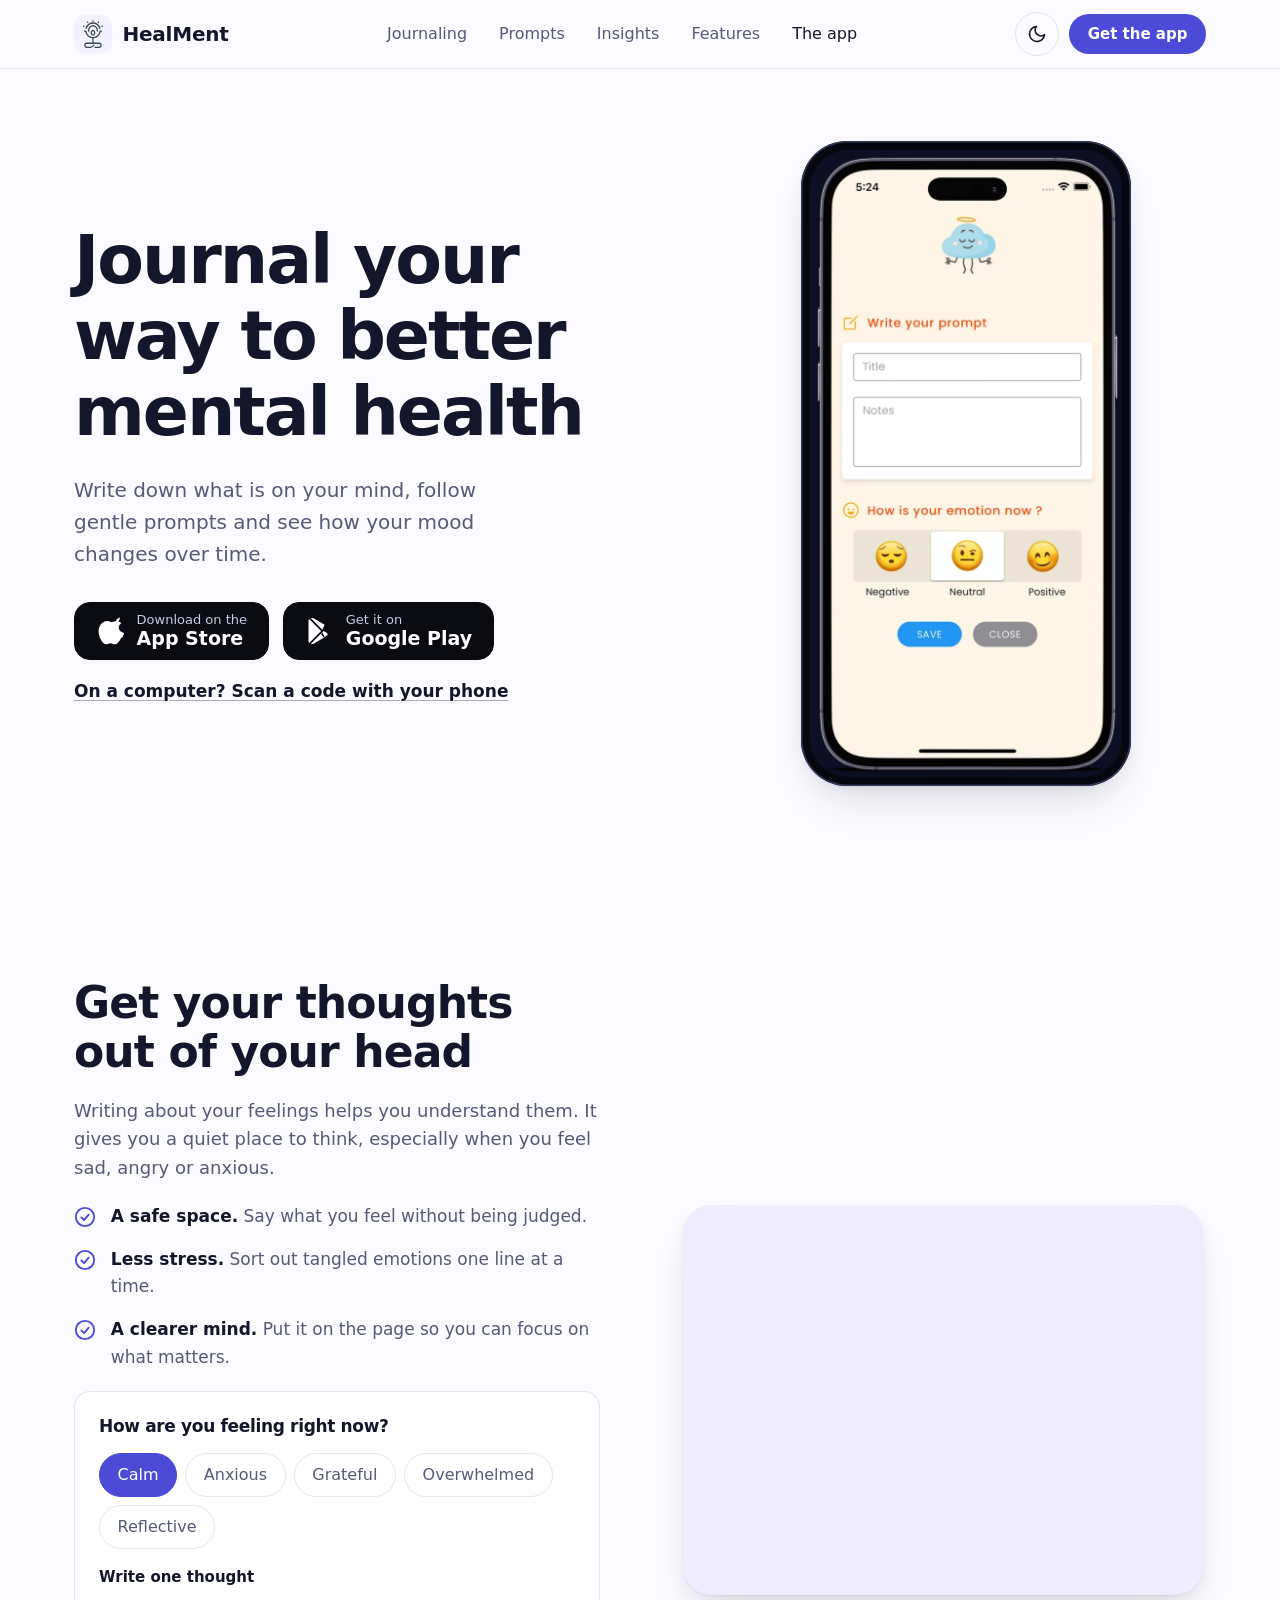
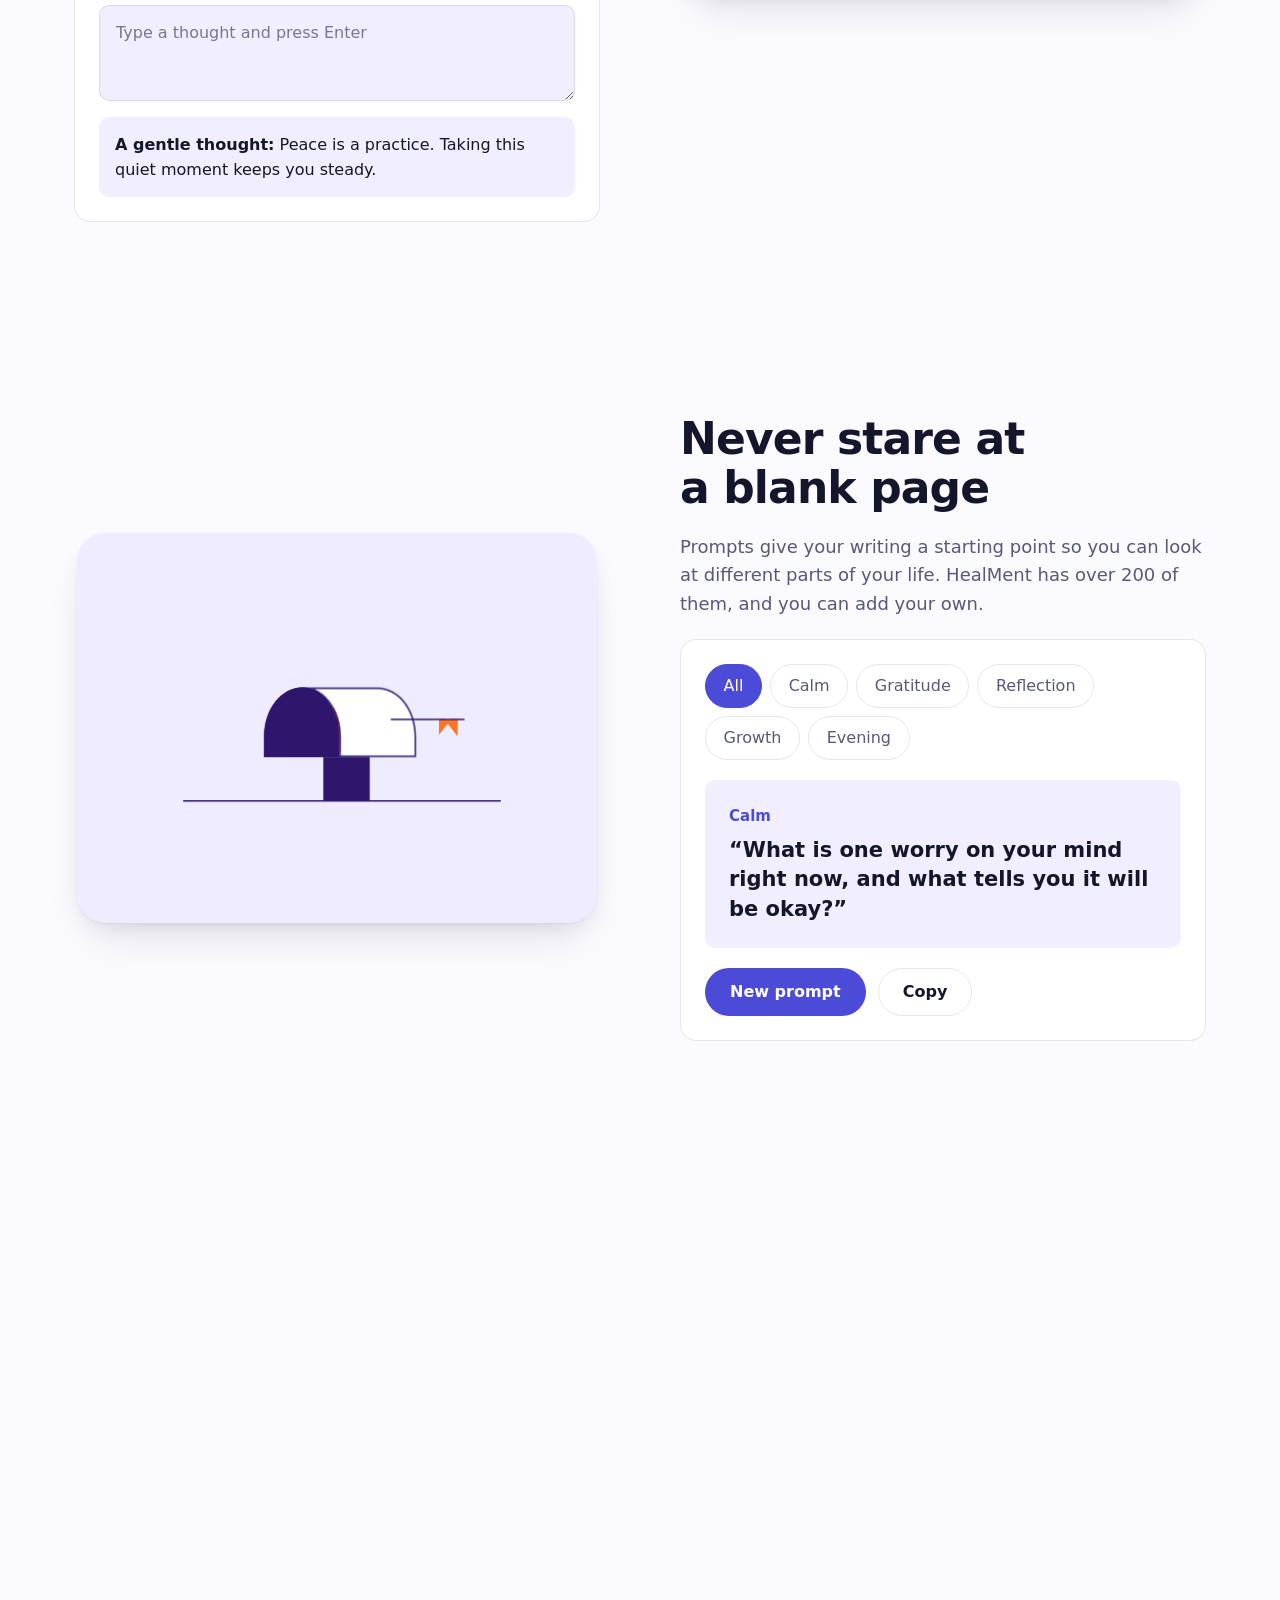
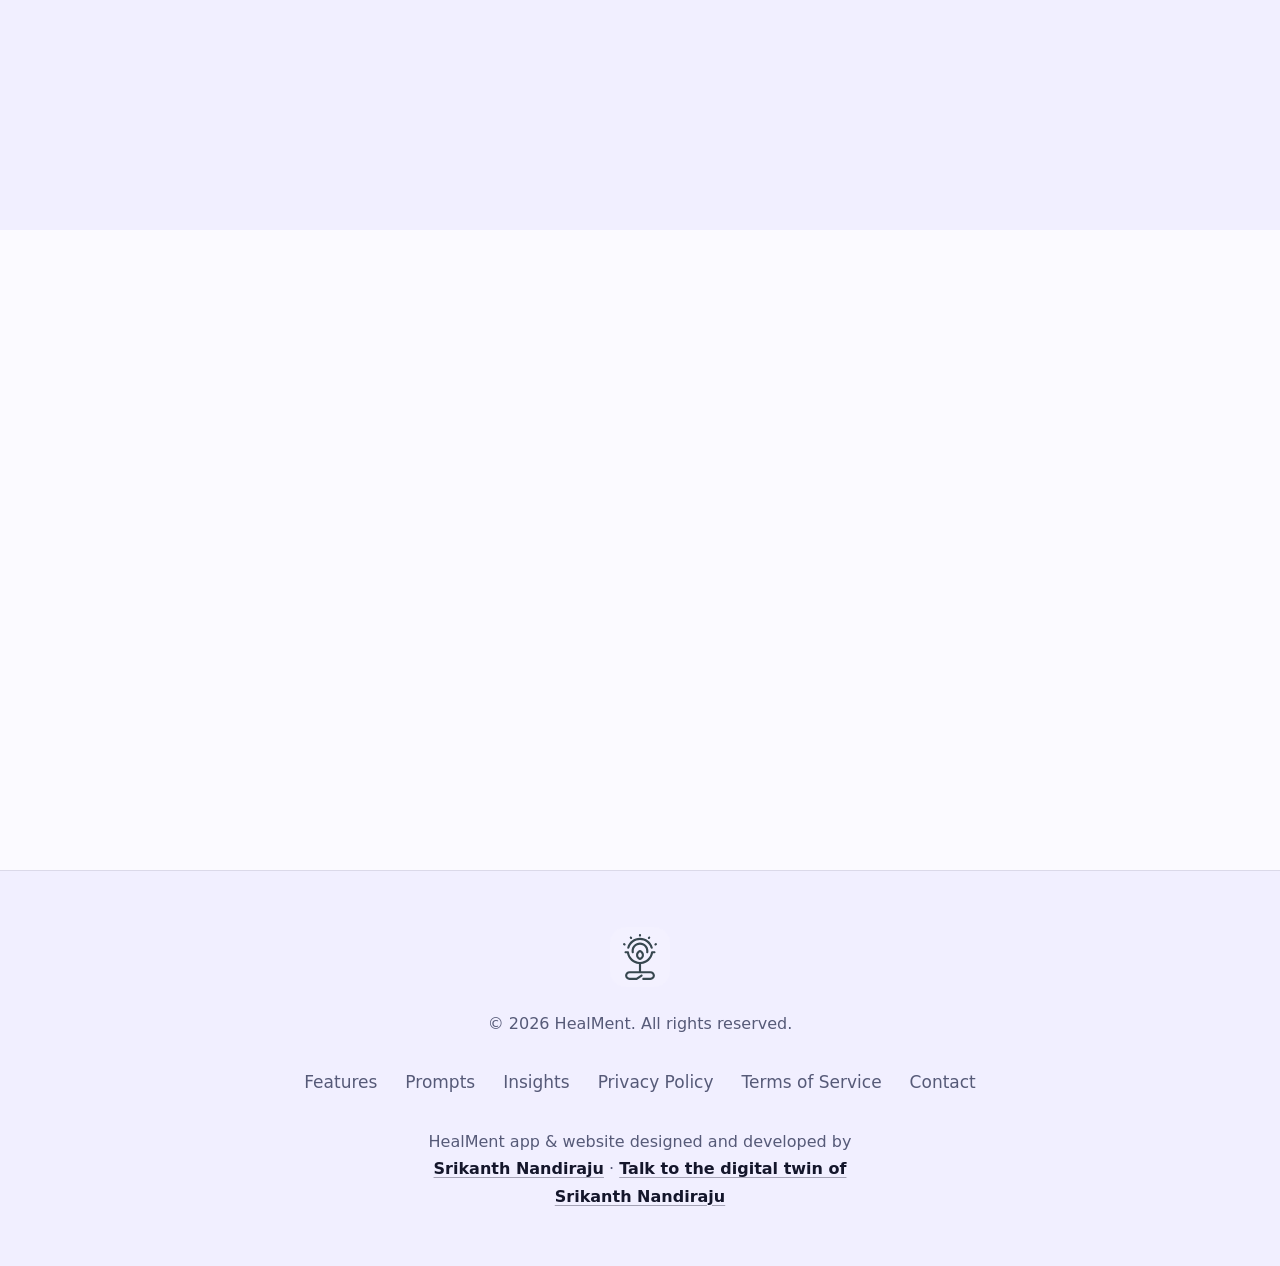
==== commit 10cbe958: "Add Google Analytics, robots.txt, sitemap and SEO tags - Google Analytics snippet added right after " ====
--- a/index.html
+++ b/index.html
@@ -1,773 +1,365 @@
 <!DOCTYPE html>
 <html lang="en" data-theme="dark">
 <head>
+<script async src="https://www.googletagmanager.com/gtm.js?id=GTM-KXBGJLKK"></script>
+<script>
+  window.dataLayer = window.dataLayer || [];
+  function gtag(){dataLayer.push(arguments);}
+  gtag('js', new Date());
+</script>
   <meta charset="UTF-8">
-  <meta http-equiv="X-UA-Compatible" content="IE=edge">
-  <meta name="viewport" content="width=device-width, initial-scale=1.0, minimum-scale=1.0">
-  
-  <!-- Primary Meta Tags -->
-  <title>HealMent - Journal your way to better mental health</title>
-  <meta name="title" content="HealMent - Journal your way to better mental health">
-  <meta name="description" content="Healment app helps you Journal your thoughts and free your mind. Over 200 guided prompts, mood tracking, and insightful dashboards.">
-  <meta name="theme-color" content="#0a0f1d">
-  <meta name="robots" content="index, follow">
-
-  <!-- Open Graph / Facebook -->
+  <meta name="viewport" content="width=device-width, initial-scale=1">
+
+  <title>HealMent: Journaling App for Better Mental Health</title>
+  <meta name="description" content="HealMent is a free journaling app for iPhone and Android. 200+ guided prompts, mood tracking and insights to help you process emotions and feel calmer.">
+  <meta name="robots" content="index, follow, max-image-preview:large">
+  <link rel="canonical" href="https://healment.cend.in/">
+  <meta name="author" content="Srikanth Nandiraju">
+  <meta name="theme-color" content="#0e1020" media="(prefers-color-scheme: dark)">
+  <meta name="theme-color" content="#fbfaff" media="(prefers-color-scheme: light)">
+  <meta name="apple-itunes-app" content="app-id=1658941963">
+
+  <!-- Open Graph -->
   <meta property="og:type" content="website">
-  <meta property="og:url" content="https://srikanthnandiraju.github.io/healment/">
-  <meta property="og:title" content="HealMent - Journal your way to better mental health">
-  <meta property="og:description" content="Healment app helps you Journal your thoughts and free your mind. Companion for better mental health with guided prompts, insights, and themes.">
-  <meta property="og:image" content="assets/images/screen-hero.png">
-
-  <!-- Twitter -->
-  <meta property="twitter:card" content="summary_large_image">
-  <meta property="twitter:url" content="https://srikanthnandiraju.github.io/healment/">
-  <meta property="twitter:title" content="HealMent - Journal your way to better mental health">
-  <meta property="twitter:description" content="Healment app helps you Journal your thoughts and free your mind. Companion for better mental health.">
-  <meta property="twitter:image" content="assets/images/screen-hero.png">
-
-  <!-- Favicon -->
+  <meta property="og:site_name" content="HealMent">
+  <meta property="og:locale" content="en_US">
+  <meta property="og:url" content="https://healment.cend.in/">
+  <meta property="og:title" content="HealMent: Journaling App for Better Mental Health">
+  <meta property="og:description" content="Journal your thoughts, follow guided prompts and see your mood patterns. Free for iPhone and Android.">
+  <meta property="og:image" content="https://healment.cend.in/assets/images/og-image.png">
+  <meta property="og:image:width" content="1200">
+  <meta property="og:image:height" content="630">
+  <meta property="og:image:alt" content="HealMent journaling app shown on an iPhone">
+
+  <!-- Twitter / X -->
+  <meta name="twitter:card" content="summary_large_image">
+  <meta name="twitter:title" content="HealMent: Journaling App for Better Mental Health">
+  <meta name="twitter:description" content="Journal your thoughts, follow guided prompts and see your mood patterns. Free for iPhone and Android.">
+  <meta name="twitter:image" content="https://healment.cend.in/assets/images/og-image.png">
+  <meta name="twitter:image:alt" content="HealMent journaling app shown on an iPhone">
+
   <link rel="icon" type="image/svg+xml" href="assets/images/logo-healment.svg">
-  <link rel="apple-touch-icon" href="assets/images/logo-healment.svg">
-
-  <!-- High-Performance Stylesheet -->
+  <link rel="apple-touch-icon" href="assets/images/apple-touch-icon.png">
+
+  <!-- Pick the saved colour theme before the page paints (no flash) -->
+  <script>
+    try {
+      var t = localStorage.getItem('healment_theme');
+      if (!t) t = matchMedia('(prefers-color-scheme: light)').matches ? 'light' : 'dark';
+      document.documentElement.setAttribute('data-theme', t);
+    } catch (e) {}
+  </script>
+
+  <link rel="preload" as="image" href="assets/images/screen-hero.webp" type="image/webp" fetchpriority="high">
   <link rel="stylesheet" href="css/style.css">
-  
-  <!-- Preload Critical Above-The-Fold Assets -->
-  <link rel="preload" as="image" href="assets/images/screen-hero.webp" type="image/webp">
+
+  <!-- Structured data -->
+  <script type="application/ld+json">
+  {
+    "@context": "https://schema.org",
+    "@graph": [
+      {
+        "@type": "WebSite",
+        "@id": "https://healment.cend.in/#website",
+        "url": "https://healment.cend.in/",
+        "name": "HealMent",
+        "inLanguage": "en",
+        "publisher": { "@id": "https://healment.cend.in/#creator" }
+      },
+      {
+        "@type": "WebPage",
+        "@id": "https://healment.cend.in/#webpage",
+        "url": "https://healment.cend.in/",
+        "name": "HealMent: Journaling App for Better Mental Health",
+        "description": "HealMent is a free journaling app for iPhone and Android with 200+ guided prompts, mood tracking and insights.",
+        "isPartOf": { "@id": "https://healment.cend.in/#website" },
+        "about": { "@id": "https://healment.cend.in/#app" },
+        "primaryImageOfPage": { "@type": "ImageObject", "url": "https://healment.cend.in/assets/images/og-image.png", "width": 1200, "height": 630 },
+        "inLanguage": "en"
+      },
+      {
+        "@type": "MobileApplication",
+        "@id": "https://healment.cend.in/#app",
+        "name": "HealMent",
+        "description": "Journaling app with over 200 guided prompts, mood tracking and insight dashboards to support your mental health.",
+        "applicationCategory": "HealthApplication",
+        "operatingSystem": "iOS, Android",
+        "url": "https://healment.cend.in/",
+        "image": "https://healment.cend.in/assets/images/og-image.png",
+        "downloadUrl": [
+          "https://apps.apple.com/us/app/healment/id1658941963",
+          "https://play.google.com/store/apps/details?id=srikanth.mobileapps.healment"
+        ],
+        "installUrl": "https://apps.apple.com/us/app/healment/id1658941963",
+        "offers": { "@type": "Offer", "price": "0", "priceCurrency": "USD" },
+        "author": { "@id": "https://healment.cend.in/#creator" },
+        "featureList": [
+          "200+ guided journaling prompts",
+          "Create your own prompts",
+          "Mood tracking and insight dashboard",
+          "Mental health tips",
+          "Bookmarks for prompts, articles and entries",
+          "Dark and light themes"
+        ]
+      },
+      {
+        "@type": "Person",
+        "@id": "https://healment.cend.in/#creator",
+        "name": "Srikanth Nandiraju",
+        "url": "https://srikanth.nandiraju.com/"
+      }
+    ]
+  }
+  </script>
 </head>
 <body>
-
-  <!-- Ambient Decorative Background Lights -->
-  <div class="bg-ambient-layer" aria-hidden="true">
-    <div class="ambient-blob ambient-blob-1"></div>
-    <div class="ambient-blob ambient-blob-2"></div>
-    <div class="ambient-blob ambient-blob-3"></div>
-  </div>
-
-  <!-- Header / Navigation Bar -->
+  <a class="skip-link" href="#main">Skip to content</a>
+
   <header class="site-header">
-    <div class="container nav-container">
-      <a href="#hero" class="brand-wrap" aria-label="HealMent Home">
-        <img src="assets/images/logo-healment.svg" alt="HealMent Logo" class="brand-logo-img" width="38" height="38">
-        <span>Heal<strong class="gradient-text">Ment</strong></span>
+    <div class="wrap nav">
+      <a href="#top" class="brand" aria-label="HealMent home">
+        <img src="assets/images/logo-healment.svg" alt="" width="36" height="36">
+        <span>HealMent</span>
       </a>
 
-      <!-- Desktop & Mobile Navigation Links -->
-      <nav aria-label="Main Navigation">
-        <ul class="nav-links">
-          <li><a href="#hero" class="nav-link">Overview</a></li>
-          <li><a href="#journaling" class="nav-link">Journaling</a></li>
-          <li><a href="#prompts" class="nav-link">Prompts</a></li>
-          <li><a href="#patterns" class="nav-link">Insights</a></li>
-          <li><a href="#features" class="nav-link">Features</a></li>
-          <li><a href="#app-screens" class="nav-link">App Tour</a></li>
+      <nav aria-label="Main">
+        <ul class="nav-links" id="navLinks">
+          <li><a href="#journaling">Journaling</a></li>
+          <li><a href="#prompts">Prompts</a></li>
+          <li><a href="#insights">Insights</a></li>
+          <li><a href="#features">Features</a></li>
+          <li><a href="#screens">The app</a></li>
         </ul>
       </nav>
 
-      <!-- Actions & Theme Toggle -->
       <div class="nav-actions">
-        <!-- Theme Toggle Button -->
-        <button class="btn-icon-theme theme-toggle-btn" aria-label="Toggle Color Theme" title="Toggle Light / Dark Theme">
-          <!-- Sun Icon (for dark mode) -->
-          <svg class="theme-icon icon-sun" viewBox="0 0 24 24" fill="none" stroke="currentColor" stroke-width="2" stroke-linecap="round" stroke-linejoin="round">
-            <circle cx="12" cy="12" r="5"></circle>
-            <line x1="12" y1="1" x2="12" y2="3"></line>
-            <line x1="12" y1="21" x2="12" y2="23"></line>
-            <line x1="4.22" y1="4.22" x2="5.64" y2="5.64"></line>
-            <line x1="18.36" y1="18.36" x2="19.78" y2="19.78"></line>
-            <line x1="1" y1="12" x2="3" y2="12"></line>
-            <line x1="21" y1="12" x2="23" y2="12"></line>
-            <line x1="4.22" y1="19.78" x2="5.64" y2="18.36"></line>
-            <line x1="18.36" y1="5.64" x2="19.78" y2="4.22"></line>
-          </svg>
-          <!-- Moon Icon (for light mode) -->
-          <svg class="theme-icon icon-moon" style="display:none;" viewBox="0 0 24 24" fill="none" stroke="currentColor" stroke-width="2" stroke-linecap="round" stroke-linejoin="round">
-            <path d="M21 12.79A9 9 0 1 1 11.21 3 7 7 0 0 0 21 12.79z"></path>
-          </svg>
+        <button class="icon-btn" id="themeToggle" type="button" aria-label="Switch between dark and light colours">
+          <svg class="icon-sun" viewBox="0 0 24 24" fill="none" stroke="currentColor" stroke-width="2" stroke-linecap="round" stroke-linejoin="round" aria-hidden="true"><circle cx="12" cy="12" r="4"/><path d="M12 2v2M12 20v2M4.93 4.93l1.41 1.41M17.66 17.66l1.41 1.41M2 12h2M20 12h2M6.34 17.66l-1.41 1.41M19.07 4.93l-1.41 1.41"/></svg>
+          <svg class="icon-moon" viewBox="0 0 24 24" fill="none" stroke="currentColor" stroke-width="2" stroke-linecap="round" stroke-linejoin="round" aria-hidden="true"><path d="M21 12.8A9 9 0 1 1 11.2 3a7 7 0 0 0 9.8 9.8z"/></svg>
         </button>
-
-        <!-- QR Code Scanner Quick Button -->
-        <button class="btn-qr-scan open-qr-modal-btn" data-qr-type="ios" title="Scan with Phone Camera">
-          <svg width="18" height="18" viewBox="0 0 24 24" fill="none" stroke="currentColor" stroke-width="2" stroke-linecap="round" stroke-linejoin="round">
-            <rect x="3" y="3" width="7" height="7"></rect>
-            <rect x="14" y="3" width="7" height="7"></rect>
-            <rect x="14" y="14" width="7" height="7"></rect>
-            <rect x="3" y="14" width="7" height="7"></rect>
-          </svg>
-          <span>Scan App</span>
-        </button>
-
-        <!-- Mobile Menu Toggle Button -->
-        <button class="mobile-menu-toggle" aria-label="Toggle navigation menu" aria-expanded="false">
-          <span class="hamburger-icon" style="font-size:1.5rem; line-height:1;">☰</span>
+        <a class="btn btn-primary btn-small" href="#download">Get the app</a>
+        <button class="icon-btn menu-toggle" id="menuToggle" type="button" aria-label="Open menu" aria-expanded="false" aria-controls="navLinks">
+          <svg viewBox="0 0 24 24" fill="none" stroke="currentColor" stroke-width="2" stroke-linecap="round" aria-hidden="true"><path d="M4 7h16M4 12h16M4 17h16"/></svg>
         </button>
       </div>
     </div>
   </header>
 
-  <main>
-    <!-- =======================================================================
-         HERO SECTION
-         ======================================================================= -->
-    <section class="hero-section" id="hero">
-      <div class="container">
-        <div class="hero-grid">
-          <!-- Left Column: Copy & Actions -->
-          <div class="hero-content fade-in-up">
-            <div class="pill-badge">
-              <span class="pill-dot"></span>
-              <span>Personal Mental Wellness Companion</span>
-            </div>
-            
-            <h1 class="hero-title">
-              Journal your way<br>
-              to <span class="gradient-text">better mental health</span>
-            </h1>
-
-            <p class="hero-desc">
-              Healment app helps you Journal your thoughts and free your mind. This app is your companion for better mental health.
-            </p>
-
-            <div class="hero-actions">
-              <div class="store-badges-group">
-                <!-- Apple App Store Badge -->
-                <a href="https://apps.apple.com/us/app/healment/id1658941963?platform=iphone" 
-                   target="_blank" 
-                   rel="noopener noreferrer" 
-                   class="store-badge-card"
-                   aria-label="Download Healment on the Apple App Store">
-                  <svg class="store-badge-icon" viewBox="0 0 170 170" fill="currentColor">
-                    <path d="M150.37 130.25c-2.45 5.66-5.35 10.87-8.71 15.66-4.58 6.53-8.33 11.05-11.22 13.56-4.48 4.12-9.28 6.23-14.42 6.35-3.69 0-8.14-1.05-13.32-3.18-5.19-2.12-9.97-3.17-14.34-3.17-4.58 0-9.49 1.05-14.75 3.17-5.26 2.13-9.5 3.24-12.74 3.35-4.35.13-9.16-1.9-14.42-6.08-3.69-3.04-7.67-7.81-11.96-14.31-7.85-11.92-13.32-25.07-16.42-39.46-3.1-14.38-3.1-27.14 0-38.27 3.69-13.25 10.15-23.77 19.38-31.57 9.23-7.8 19.64-11.83 31.23-12.1 4.58 0 9.87 1.16 15.86 3.5 5.99 2.33 9.77 3.5 11.33 3.5 1.79 0 5.86-1.22 12.21-3.67 6.35-2.45 11.75-3.56 16.2-3.32 12.06.66 21.99 5.09 29.8 13.27-10.71 6.53-15.96 15.42-15.74 26.68.22 8.79 3.57 16.14 10.05 22.05 6.47 5.92 14.17 9.38 23.09 10.39-2.45 7.6-5.59 15.42-9.42 23.47zM119.22 33.15c0-6.73 2.45-13.04 7.35-18.93 4.9-5.89 10.97-9.59 18.2-11.11.22 1.33.33 2.45.33 3.35 0 6.62-2.56 13.1-7.68 19.45-5.12 6.35-11.27 10.05-18.45 11.11-.11-1.33-.25-2.62-.25-3.87z"/>
-                  </svg>
-                  <div class="store-badge-text">
-                    <span class="store-badge-sub">Download on the</span>
-                    <span class="store-badge-title">App Store</span>
-                  </div>
-                </a>
-
-                <!-- Google Play Store Badge -->
-                <a href="https://play.google.com/store/apps/details?id=srikanth.mobileapps.healment" 
-                   target="_blank" 
-                   rel="noopener noreferrer" 
-                   class="store-badge-card"
-                   aria-label="Get Healment on Google Play">
-                  <svg class="store-badge-icon" viewBox="0 0 24 24" fill="currentColor">
-                    <path d="M3.609 1.814L13.793 12 3.61 22.186c-.368-.344-.61-.83-.61-1.393V3.207c0-.563.242-1.049.61-1.393zm11.238 11.24L4.85 23.051c.316.096.657.149 1.01.149.52 0 1.017-.128 1.464-.356l9.53-5.498-2.007-4.292zm0-2.108l2.007-4.292L7.324 1.156C6.877.928 6.38.8 5.86.8c-.353 0-.694.053-1.01.149l9.997 9.997zm1.096 1.054l2.585 1.492c1.23.71 1.23 1.867 0 2.577l-2.585 1.492-2.164-2.78 2.164-2.781z"/>
-                  </svg>
-                  <div class="store-badge-text">
-                    <span class="store-badge-sub">Get it on</span>
-                    <span class="store-badge-title">Google Play</span>
-                  </div>
-                </a>
-              </div>
-
-              <!-- Quick Perks / Trust Points -->
-              <div class="hero-perks">
-                <div class="perk-item">
-                  <svg class="perk-icon" viewBox="0 0 20 20" fill="currentColor">
-                    <path fill-rule="evenodd" d="M16.707 5.293a1 1 0 010 1.414l-8 8a1 1 0 01-1.414 0l-4-4a1 1 0 011.414-1.414L8 12.586l7.293-7.293a1 1 0 011.414 0z" clip-rule="evenodd"></path>
-                  </svg>
-                  <span>200+ Guided Prompts</span>
-                </div>
-                <div class="perk-item">
-                  <svg class="perk-icon" viewBox="0 0 20 20" fill="currentColor">
-                    <path fill-rule="evenodd" d="M16.707 5.293a1 1 0 010 1.414l-8 8a1 1 0 01-1.414 0l-4-4a1 1 0 011.414-1.414L8 12.586l7.293-7.293a1 1 0 011.414 0z" clip-rule="evenodd"></path>
-                  </svg>
-                  <span>100% Private & On-Device</span>
-                </div>
-                <div class="perk-item">
-                  <svg class="perk-icon" viewBox="0 0 20 20" fill="currentColor">
-                    <path fill-rule="evenodd" d="M16.707 5.293a1 1 0 010 1.414l-8 8a1 1 0 01-1.414 0l-4-4a1 1 0 011.414-1.414L8 12.586l7.293-7.293a1 1 0 011.414 0z" clip-rule="evenodd"></path>
-                  </svg>
-                  <span>Dark & Light Themes</span>
-                </div>
-              </div>
-            </div>
-          </div>
-
-          <!-- Right Column: Interactive Phone Mockup -->
-          <div class="hero-mockup-wrap fade-in-up">
-            <div class="hero-mockup-glow"></div>
-            
-            <!-- Floating Notification Card 1 -->
-            <div class="floating-glass-card floating-card-1">
-              <div class="floating-card-icon">🌿</div>
-              <div>
-                <div>Daily Reflection</div>
-                <div style="font-size:0.75rem; color:var(--text-muted); font-weight:normal;">Feeling calm & grounded</div>
-              </div>
-            </div>
-
-            <!-- Floating Notification Card 2 -->
-            <div class="floating-glass-card floating-card-2">
-              <div class="floating-card-icon">✨</div>
-              <div>
-                <div>Insight Discovered</div>
-                <div style="font-size:0.75rem; color:var(--text-muted); font-weight:normal;">Evening journaling streak: 7 days</div>
-              </div>
-            </div>
-
-            <!-- Phone Frame with Screen -->
-            <div class="phone-mockup-container">
-              <picture>
-                <source srcset="assets/images/screen-hero.webp" type="image/webp">
-                <img src="assets/images/screen-hero.png" 
-                     alt="Healment iPhone App Interface" 
-                     class="phone-img" 
-                     width="795" 
-                     height="1598" 
-                     loading="eager" 
-                     fetchpriority="high">
-              </picture>
-            </div>
-          </div>
-        </div>
-      </div>
-    </section>
-
-
-    <!-- =======================================================================
-         SECTION 1: JOURNAL YOUR THOUGHTS (DEEP DIVE)
-         ======================================================================= -->
-    <section class="feature-split-section" id="journaling">
-      <div class="container">
-        <div class="feature-split-grid">
-          <!-- Text and Interactive Thought Sandbox -->
-          <div class="feature-content-col fade-in-up">
-            <span class="section-eyebrow">Mindful Expression</span>
-            <h2 class="section-title">Journal your thoughts in healment app</h2>
-            <p class="section-desc">
-              Journaling about your feelings can be a helpful way to process and understand your emotions. It can also provide a space for self-reflection and personal growth. When you write about your feelings, you are able to express yourself in a way that may not be possible through spoken language. This can be especially beneficial if you are experiencing difficult emotions, such as sadness, anger, or anxiety.
-            </p>
-
-            <ul class="feature-checklist">
-              <li class="feature-check-item">
-                <div class="check-icon-circle">✓</div>
-                <div><strong>A Safe Space for Raw Emotions:</strong> Express complex thoughts without fear of judgment.</div>
-              </li>
-              <li class="feature-check-item">
-                <div class="check-icon-circle">✓</div>
-                <div><strong>Emotional Processing:</strong> Clarify emotional knots and relieve feelings of stress and anxiety.</div>
-              </li>
-              <li class="feature-check-item">
-                <div class="check-icon-circle">✓</div>
-                <div><strong>Clutter-Free Mind:</strong> Unburden your cognitive load so you can focus on what matters.</div>
-              </li>
-            </ul>
-
-            <!-- Interactive Mindful Sandbox Widget -->
-            <div class="mindful-sandbox-card">
-              <div class="sandbox-header">
-                <span class="sandbox-title">
-                  <span>🍃</span> Mindful Sandbox: How are you feeling right now?
-                </span>
-              </div>
-              <div class="mood-chips-row">
-                <button type="button" class="mood-chip active" data-mood="calm">Calm</button>
-                <button type="button" class="mood-chip" data-mood="anxious">Anxious</button>
-                <button type="button" class="mood-chip" data-mood="grateful">Grateful</button>
-                <button type="button" class="mood-chip" data-mood="overwhelmed">Overwhelmed</button>
-                <button type="button" class="mood-chip" data-mood="reflective">Reflective</button>
-              </div>
-              <textarea id="sandboxInput" 
-                        class="sandbox-input-box" 
-                        placeholder="Write a fleeting thought or feeling here (Press Enter to reflect)..." 
-                        aria-label="Mindful reflection note"></textarea>
-              <div id="sandboxResult" class="sandbox-result">
-                <strong>Gentle Reflection:</strong> Peace is a practice. Taking this quiet moment reinforces your inner stability.
-              </div>
-            </div>
-          </div>
-
-          <!-- Phone Mockup for Journaling Screen -->
-          <div class="feature-mockup-col fade-in-up" style="display:flex; justify-content:center;">
-            <div class="phone-mockup-container">
-              <picture>
-                <source srcset="assets/images/screen-journal.webp" type="image/webp">
-                <img src="assets/images/screen-journal.png" 
-                     alt="Healment Journal Thoughts Screen" 
-                     class="phone-img" 
-                     width="500" 
-                     height="991" 
-                     loading="lazy" 
-                     decoding="async">
-              </picture>
-            </div>
-          </div>
-        </div>
-      </div>
-    </section>
-
-
-    <!-- =======================================================================
-         SECTION 2: USE GUIDED PROMPTS (INTERACTIVE PROMPT EXPLORER)
-         ======================================================================= -->
-    <section class="feature-split-section" id="prompts">
-      <div class="container">
-        <div class="feature-split-grid reverse">
-          <!-- Text and Interactive Guided Prompts Generator -->
-          <div class="feature-content-col fade-in-up">
-            <span class="section-eyebrow">Inspiration & Structure</span>
-            <h2 class="section-title">Use guided prompts</h2>
-            <p class="section-desc">
-              Using guided prompts for journaling about your mental health can be a helpful way to structure your entries and focus your thoughts. These prompts can provide specific topics to write about, which can help you explore different aspects of your mental health and gain insights into your emotions and experiences. <strong>Healment app provides over 200 guided prompts and you can also create your own prompts.</strong>
-            </p>
-
-            <!-- Interactive Prompt Explorer Component -->
-            <div class="prompt-explorer-container">
-              <div class="prompt-category-tabs">
-                <button type="button" class="prompt-tab-btn active" data-category="all">All Topics</button>
-                <button type="button" class="prompt-tab-btn" data-category="anxiety">Calming Anxiety</button>
-                <button type="button" class="prompt-tab-btn" data-category="gratitude">Gratitude</button>
-                <button type="button" class="prompt-tab-btn" data-category="reflection">Self-Reflection</button>
-                <button type="button" class="prompt-tab-btn" data-category="growth">Growth & Goals</button>
-                <button type="button" class="prompt-tab-btn" data-category="evening">Evening</button>
-              </div>
-
-              <!-- Interactive Prompt Card Box -->
-              <div class="prompt-card-display">
-                <span class="prompt-category-tag" id="promptCategoryTag">Calming Anxiety</span>
-                <p class="prompt-text-quote" id="promptTextQuote">
-                  “What is one worry currently on your mind, and what evidence is there that everything will be okay?”
-                </p>
-              </div>
-
-              <div class="prompt-actions-row">
-                <button type="button" class="btn btn-primary" id="shufflePromptBtn">
-                  <svg width="18" height="18" viewBox="0 0 24 24" fill="none" stroke="currentColor" stroke-width="2" stroke-linecap="round" stroke-linejoin="round">
-                    <polyline points="16 3 21 3 21 8"></polyline>
-                    <line x1="4" y1="20" x2="21" y2="3"></line>
-                    <polyline points="21 16 21 21 16 21"></polyline>
-                    <line x1="15" y1="15" x2="21" y2="21"></line>
-                    <line x1="4" y1="4" x2="9" y2="9"></line>
-                  </svg>
-                  <span>Shuffle New Prompt</span>
-                </button>
-
-                <button type="button" class="btn btn-secondary" id="copyPromptBtn">
-                  <svg width="16" height="16" viewBox="0 0 24 24" fill="none" stroke="currentColor" stroke-width="2" stroke-linecap="round" stroke-linejoin="round">
-                    <rect x="9" y="9" width="13" height="13" rx="2" ry="2"></rect>
-                    <path d="M5 15H4a2 2 0 0 1-2-2V4a2 2 0 0 1 2-2h9a2 2 0 0 1 2 2v1"></path>
-                  </svg>
-                  <span>Copy Prompt</span>
-                </button>
-              </div>
-            </div>
-          </div>
-
-          <!-- Phone Mockup for Prompts Screen -->
-          <div class="feature-mockup-col fade-in-up" style="display:flex; justify-content:center;">
-            <div class="phone-mockup-container">
-              <picture>
-                <source srcset="assets/images/screen-prompts.webp" type="image/webp">
-                <img src="assets/images/screen-prompts.png" 
-                     alt="Healment Guided Prompts Interface" 
-                     class="phone-img" 
-                     width="500" 
-                     height="1014" 
-                     loading="lazy" 
-                     decoding="async">
-              </picture>
-            </div>
-          </div>
-        </div>
-      </div>
-    </section>
-
-
-    <!-- =======================================================================
-         SECTION 3: INTROSPECT INTO THOUGHTS & PATTERNS
-         ======================================================================= -->
-    <section class="feature-split-section" id="patterns">
-      <div class="container">
-        <div class="feature-split-grid">
-          <!-- Text and Analytics Highlights -->
-          <div class="feature-content-col fade-in-up">
-            <span class="section-eyebrow">Self-Discovery & Analysis</span>
-            <h2 class="section-title">Introspect in to your thoughts & patterns</h2>
-            <p class="section-desc">
-              Writing in a journal can also help you gain insights into yourself and your experiences. By reviewing your entries, you may notice patterns in your thoughts and behaviors, which can provide valuable insights into your emotions and motivations. This can help you better understand yourself and make positive changes in your life.
-            </p>
-
-            <ul class="feature-checklist">
-              <li class="feature-check-item">
-                <div class="check-icon-circle">✓</div>
-                <div><strong>Identify Emotional Triggers:</strong> Understand what circumstances lift your mood or trigger anxiety.</div>
-              </li>
-              <li class="feature-check-item">
-                <div class="check-icon-circle">✓</div>
-                <div><strong>Visualize Your Mind:</strong> Clear graphs depicting mood distribution, journaling frequency, and growth milestones.</div>
-              </li>
-              <li class="feature-check-item">
-                <div class="check-icon-circle">✓</div>
-                <div><strong>Empower Positive Habit Loops:</strong> Build actionable self-awareness to make enduring lifestyle improvements.</div>
-              </li>
-            </ul>
-
-            <div style="margin-top: 1.5rem;">
-              <a href="#features" class="btn btn-secondary">
-                <span>Explore Dashboard Features</span>
-                <svg width="16" height="16" viewBox="0 0 24 24" fill="none" stroke="currentColor" stroke-width="2" stroke-linecap="round" stroke-linejoin="round">
-                  <line x1="5" y1="12" x2="19" y2="12"></line>
-                  <polyline points="12 5 19 12 12 19"></polyline>
-                </svg>
+  <main id="main">
+
+    <!-- ===================== HERO ===================== -->
+    <section class="hero" id="top">
+      <div class="wrap hero-grid">
+        <div class="hero-copy">
+          <h1>Journal your way to better mental health</h1>
+          <p>Write down what is on your mind, follow gentle prompts and see how your mood changes over time.</p>
+          <div class="hero-actions">
+            <div class="store-row">
+              <a class="store-badge" href="https://apps.apple.com/us/app/healment/id1658941963?platform=iphone" target="_blank" rel="noopener noreferrer" aria-label="Download HealMent on the App Store">
+                <svg viewBox="0 0 170 170" aria-hidden="true"><path d="M150.37 130.25c-2.45 5.66-5.35 10.87-8.71 15.66-4.58 6.53-8.33 11.05-11.22 13.56-4.48 4.12-9.28 6.23-14.42 6.35-3.69 0-8.14-1.05-13.32-3.18-5.19-2.12-9.97-3.17-14.34-3.17-4.58 0-9.49 1.05-14.75 3.17-5.26 2.13-9.5 3.24-12.74 3.35-4.35.13-9.16-1.9-14.42-6.08-3.69-3.04-7.67-7.81-11.96-14.31-7.85-11.92-13.32-25.07-16.42-39.46-3.1-14.38-3.1-27.14 0-38.27 3.69-13.25 10.15-23.77 19.38-31.57 9.23-7.8 19.64-11.83 31.23-12.1 4.58 0 9.87 1.16 15.86 3.5 5.99 2.33 9.77 3.5 11.33 3.5 1.79 0 5.86-1.22 12.21-3.67 6.35-2.45 11.75-3.56 16.2-3.32 12.06.66 21.99 5.09 29.8 13.27-10.71 6.53-15.96 15.42-15.74 26.68.22 8.79 3.57 16.14 10.05 22.05 6.47 5.92 14.17 9.38 23.09 10.39-2.45 7.6-5.59 15.42-9.42 23.47zM119.22 33.15c0-6.73 2.45-13.04 7.35-18.93 4.9-5.89 10.97-9.59 18.2-11.11.22 1.33.33 2.45.33 3.35 0 6.62-2.56 13.1-7.68 19.45-5.12 6.35-11.27 10.05-18.45 11.11-.11-1.33-.25-2.62-.25-3.87z"/></svg>
+                <span><small>Download on the</small><strong>App Store</strong></span>
               </a>
-            </div>
-          </div>
-
-          <!-- Phone Mockup for Insights Screen -->
-          <div class="feature-mockup-col fade-in-up" style="display:flex; justify-content:center;">
-            <div class="phone-mockup-container">
-              <picture>
-                <source srcset="assets/images/screen-insights.webp" type="image/webp">
-                <img src="assets/images/screen-insights.png" 
-                     alt="Healment Introspect and Mood Patterns Interface" 
-                     class="phone-img" 
-                     width="500" 
-                     height="1027" 
-                     loading="lazy" 
-                     decoding="async">
-              </picture>
-            </div>
-          </div>
-        </div>
-      </div>
-    </section>
-
-
-    <!-- =======================================================================
-         SECTION 4: CORE FEATURES BENTO GRID
-         ======================================================================= -->
-    <section class="features-section" id="features">
-      <div class="container">
-        <div class="section-header-center fade-in-up">
-          <span class="section-eyebrow">Everything You Need</span>
-          <h2>Features</h2>
-          <p>
-            Designed with thoughtful minimalism and evidence-based mental wellness practices to help you feel stronger, calmer, and more hopeful every day.
-          </p>
-        </div>
-
-        <div class="bento-grid">
-          <!-- Bento Card 1: Mental Health Tips -->
-          <div class="bento-card fade-in-up">
-            <div class="bento-icon-wrapper">
-              <svg width="26" height="26" viewBox="0 0 24 24" fill="none" stroke="currentColor" stroke-width="2" stroke-linecap="round" stroke-linejoin="round">
-                <path d="M12 2a10 10 0 0 1 10 10c0 5.25-3.5 8.5-8.5 9.5v.5a2 2 0 0 1-4 0v-.5C4.5 20.5 1 17.25 1 12A10 10 0 0 1 12 2z"></path>
-                <path d="M12 6v6l4 2"></path>
-              </svg>
-            </div>
-            <h4 class="bento-title">Mental health tips</h4>
-            <p class="bento-desc">
-              Provides general mental health tips and industry trends. These proven tools can help you feel stronger and more hopeful. Check out each tips section for specific, easy-to-follow tips.
-            </p>
-          </div>
-
-          <!-- Bento Card 2: Prompts -->
-          <div class="bento-card fade-in-up">
-            <div class="bento-icon-wrapper">
-              <svg width="26" height="26" viewBox="0 0 24 24" fill="none" stroke="currentColor" stroke-width="2" stroke-linecap="round" stroke-linejoin="round">
-                <path d="M14 2H6a2 2 0 0 0-2 2v16a2 2 0 0 0 2 2h12a2 2 0 0 0 2-2V8z"></path>
-                <polyline points="14 2 14 8 20 8"></polyline>
-                <line x1="16" y1="13" x2="8" y2="13"></line>
-                <line x1="16" y1="17" x2="8" y2="17"></line>
-                <polyline points="10 9 9 9 8 9"></polyline>
-              </svg>
-            </div>
-            <h4 class="bento-title">Prompts</h4>
-            <p class="bento-desc">
-              Using guided prompts for mental health journaling can help you focus your writing and explore different aspects of your mental health. It can also provide a helpful structure for your entries, making it easier to write regularly and consistently.
-            </p>
-          </div>
-
-          <!-- Bento Card 3: Easy Journaling -->
-          <div class="bento-card fade-in-up">
-            <div class="bento-icon-wrapper">
-              <svg width="26" height="26" viewBox="0 0 24 24" fill="none" stroke="currentColor" stroke-width="2" stroke-linecap="round" stroke-linejoin="round">
-                <path d="M12 20h9"></path>
-                <path d="M16.5 3.5a2.121 2.121 0 0 1 3 3L7 19l-4 1 1-4L16.5 3.5z"></path>
-              </svg>
-            </div>
-            <h4 class="bento-title">Easy journaling</h4>
-            <p class="bento-desc">
-              Simple interface for journaling for your mental well-being. Overall, journaling about your feelings can be a beneficial tool for managing your emotions, gaining self-awareness, and promoting personal growth.
-            </p>
-          </div>
-
-          <!-- Bento Card 4: Insightful Dashboard -->
-          <div class="bento-card fade-in-up">
-            <div class="bento-icon-wrapper">
-              <svg width="26" height="26" viewBox="0 0 24 24" fill="none" stroke="currentColor" stroke-width="2" stroke-linecap="round" stroke-linejoin="round">
-                <line x1="18" y1="20" x2="18" y2="10"></line>
-                <line x1="12" y1="20" x2="12" y2="4"></line>
-                <line x1="6" y1="20" x2="6" y2="14"></line>
-              </svg>
-            </div>
-            <h4 class="bento-title">Insightful dashboard</h4>
-            <p class="bento-desc">
-              Dashboard allows to track and analyze mental health data. It includes data such as journaling trends, mood tracking, and data visualization, which can help users gain insights into their mental health and well-being.
-            </p>
-          </div>
-
-          <!-- Bento Card 5: App Themes (With Live Interactive Toggle) -->
-          <div class="bento-card bento-card-interactive fade-in-up">
-            <div class="bento-icon-wrapper">
-              <svg width="26" height="26" viewBox="0 0 24 24" fill="none" stroke="currentColor" stroke-width="2" stroke-linecap="round" stroke-linejoin="round">
-                <circle cx="12" cy="12" r="4"></circle>
-                <path d="M12 2v2"></path>
-                <path d="M12 20v2"></path>
-                <path d="M4.93 4.93l1.41 1.41"></path>
-                <path d="M17.66 17.66l1.41 1.41"></path>
-                <path d="M2 12h2"></path>
-                <path d="M20 12h2"></path>
-                <path d="M6.34 17.66l-1.41 1.41"></path>
-                <path d="M19.07 4.93l-1.41 1.41"></path>
-              </svg>
-            </div>
-            <h4 class="bento-title">App themes</h4>
-            <p class="bento-desc">
-              Supports dark and light themes that users can configure. Seamlessly matches your personal aesthetic and helps reduce eye fatigue when journaling at night.
-            </p>
-            
-            <!-- Mini Theme Preview Toggle Inside Card -->
-            <div class="theme-preview-box">
-              <span id="current-theme-name" style="font-size:0.85rem; font-weight:600; color:var(--text-primary);">Dark Theme Active</span>
-              <button class="btn btn-secondary theme-toggle-btn" style="padding:0.4rem 0.8rem; font-size:0.8rem;" aria-label="Toggle App Theme">
-                <span class="theme-label-text">Switch Mode</span>
-              </button>
-            </div>
-          </div>
-
-          <!-- Bento Card 6: Bookmarks -->
-          <div class="bento-card fade-in-up">
-            <div class="bento-icon-wrapper">
-              <svg width="26" height="26" viewBox="0 0 24 24" fill="none" stroke="currentColor" stroke-width="2" stroke-linecap="round" stroke-linejoin="round">
-                <path d="M19 21l-7-5-7 5V5a2 2 0 0 1 2-2h10a2 2 0 0 1 2 2z"></path>
-              </svg>
-            </div>
-            <h4 class="bento-title">Bookmarks</h4>
-            <p class="bento-desc">
-              Bookmark your favourite prompts, mental health articles and journal entries. Keep what inspires and heals you easily accessible whenever you need a boost.
-            </p>
-          </div>
-        </div>
-      </div>
-    </section>
-
-
-    <!-- =======================================================================
-         SECTION 5: INTERACTIVE APP SCREEN SHOWCASE
-         ======================================================================= -->
-    <section class="screens-showcase-section" id="app-screens">
-      <div class="container">
-        <div class="section-header-center fade-in-up">
-          <span class="section-eyebrow">Explore the Interface</span>
-          <h2>A Mindful Experience on Every Screen</h2>
-          <p>
-            Clean typography, comforting aesthetics, and seamless navigation designed to calm your senses from the moment you open the app.
-          </p>
-        </div>
-
-        <!-- Screen Navigation Tabs -->
-        <div class="screen-tabs-nav fade-in-up" role="tablist">
-          <button type="button" class="screen-tab-button active" data-screen="1" role="tab" aria-selected="true">
-            <span>01</span> Home & Overview
-          </button>
-          <button type="button" class="screen-tab-button" data-screen="2" role="tab" aria-selected="false">
-            <span>02</span> Free Journaling
-          </button>
-          <button type="button" class="screen-tab-button" data-screen="3" role="tab" aria-selected="false">
-            <span>03</span> Guided Prompts
-          </button>
-          <button type="button" class="screen-tab-button" data-screen="4" role="tab" aria-selected="false">
-            <span>04</span> Insights & Trends
-          </button>
-          <button type="button" class="screen-tab-button" data-screen="5" role="tab" aria-selected="false">
-            <span>05</span> Personalized Setup
-          </button>
-        </div>
-
-        <!-- Showcase Panels -->
-        <div class="showcase-stage">
-          <!-- Screen 1: Home / Hero View -->
-          <div class="showcase-screen-panel active" id="screen-1">
-            <div class="showcase-device">
-              <picture>
-                <source srcset="assets/images/screen-hero.webp" type="image/webp">
-                <img src="assets/images/screen-hero.png" alt="Healment Main Screen" class="phone-img" width="795" height="1598" loading="lazy">
-              </picture>
-            </div>
-            <div class="showcase-info">
-              <span class="showcase-tag">Dashboard & Quick Start</span>
-              <h3>Your Daily Mental Wellness Hub</h3>
-              <p>
-                Get greeted every day with inspiring prompts, gentle reminders to check in with your emotions, and instant access to your daily journal.
-              </p>
-              <div style="margin-top:1.5rem;">
-                <a href="#download" class="btn btn-primary">Get Healment Free</a>
-              </div>
-            </div>
-          </div>
-
-          <!-- Screen 2: Journaling -->
-          <div class="showcase-screen-panel" id="screen-2">
-            <div class="showcase-device">
-              <picture>
-                <source srcset="assets/images/screen-journal.webp" type="image/webp">
-                <img src="assets/images/screen-journal.png" alt="Journaling Screen" class="phone-img" width="500" height="991" loading="lazy">
-              </picture>
-            </div>
-            <div class="showcase-info">
-              <span class="showcase-tag">Free & Expressive Writing</span>
-              <h3>Journal your feelings safely</h3>
-              <p>
-                A soothing, distraction-free environment that lets your thoughts flow effortlessly. Express your emotions without worrying about structure or grammar.
-              </p>
-              <div style="margin-top:1.5rem;">
-                <a href="#download" class="btn btn-primary">Start Writing Today</a>
-              </div>
-            </div>
-          </div>
-
-          <!-- Screen 3: Guided Prompts -->
-          <div class="showcase-screen-panel" id="screen-3">
-            <div class="showcase-device">
-              <picture>
-                <source srcset="assets/images/screen-prompts.webp" type="image/webp">
-                <img src="assets/images/screen-prompts.png" alt="Prompts Screen" class="phone-img" width="500" height="1014" loading="lazy">
-              </picture>
-            </div>
-            <div class="showcase-info">
-              <span class="showcase-tag">200+ Guided Prompts</span>
-              <h3>Explore deep self-reflection</h3>
-              <p>
-                Never stare at a blank page again. Choose from curated prompts tailored to anxiety relief, gratitude, daily mindfulness, or craft your very own.
-              </p>
-              <div style="margin-top:1.5rem;">
-                <a href="#prompts" class="btn btn-secondary">Try Interactive Prompts</a>
-              </div>
-            </div>
-          </div>
-
-          <!-- Screen 4: Insights & Patterns -->
-          <div class="showcase-screen-panel" id="screen-4">
-            <div class="showcase-device">
-              <picture>
-                <source srcset="assets/images/screen-insights.webp" type="image/webp">
-                <img src="assets/images/screen-insights.png" alt="Insights Screen" class="phone-img" width="500" height="1027" loading="lazy">
-              </picture>
-            </div>
-            <div class="showcase-info">
-              <span class="showcase-tag">Data & Introspection</span>
-              <h3>Understand your patterns</h3>
-              <p>
-                Review recurring moods and habits over time. Gain meaningful clarity into what nourishes your spirit and what triggers anxiety.
-              </p>
-              <div style="margin-top:1.5rem;">
-                <a href="#download" class="btn btn-primary">Track Your Patterns</a>
-              </div>
-            </div>
-          </div>
-
-          <!-- Screen 5: Settings / Personalization -->
-          <div class="showcase-screen-panel" id="screen-5">
-            <div class="showcase-device">
-              <picture>
-                <source srcset="assets/images/screen-summary.webp" type="image/webp">
-                <img src="assets/images/screen-summary.png" alt="Healment Summary Screen" class="phone-img" width="736" height="1503" loading="lazy">
-              </picture>
-            </div>
-            <div class="showcase-info">
-              <span class="showcase-tag">Tailored For You</span>
-              <h3>Custom themes & bookmarks</h3>
-              <p>
-                Configure comfortable dark and light themes, bookmark favorite passages and tips, and safeguard your journey with on-device privacy.
-              </p>
-              <div style="margin-top:1.5rem;">
-                <a href="#download" class="btn btn-primary">Download on iOS & Android</a>
-              </div>
-            </div>
-          </div>
-        </div>
-      </div>
-    </section>
-
-
-    <!-- =======================================================================
-         SECTION 6: FINAL CALL TO ACTION BANNER
-         ======================================================================= -->
-    <section class="cta-banner-section" id="download">
-      <div class="container">
-        <div class="cta-banner-card fade-in-up">
-          <div class="cta-grid">
-            <div class="cta-content">
-              <h2 class="cta-title">
-                Healment: a journaling app<br>
-                <span class="gradient-text">that supports your mental health</span>
-              </h2>
-              <p class="cta-desc">
-                Take the first mindful step towards better emotional clarity, reduced anxiety, and self-understanding. Available for both iOS and Android devices.
-              </p>
-
-              <div class="store-badges-group">
-                <!-- iOS Badge -->
-                <a href="https://apps.apple.com/us/app/healment/id1658941963?platform=iphone" 
-                   target="_blank" 
-                   rel="noopener noreferrer" 
-                   class="store-badge-card"
-                   aria-label="Download Healment on Apple App Store">
-                  <svg class="store-badge-icon" viewBox="0 0 170 170" fill="currentColor">
-                    <path d="M150.37 130.25c-2.45 5.66-5.35 10.87-8.71 15.66-4.58 6.53-8.33 11.05-11.22 13.56-4.48 4.12-9.28 6.23-14.42 6.35-3.69 0-8.14-1.05-13.32-3.18-5.19-2.12-9.97-3.17-14.34-3.17-4.58 0-9.49 1.05-14.75 3.17-5.26 2.13-9.5 3.24-12.74 3.35-4.35.13-9.16-1.9-14.42-6.08-3.69-3.04-7.67-7.81-11.96-14.31-7.85-11.92-13.32-25.07-16.42-39.46-3.1-14.38-3.1-27.14 0-38.27 3.69-13.25 10.15-23.77 19.38-31.57 9.23-7.8 19.64-11.83 31.23-12.1 4.58 0 9.87 1.16 15.86 3.5 5.99 2.33 9.77 3.5 11.33 3.5 1.79 0 5.86-1.22 12.21-3.67 6.35-2.45 11.75-3.56 16.2-3.32 12.06.66 21.99 5.09 29.8 13.27-10.71 6.53-15.96 15.42-15.74 26.68.22 8.79 3.57 16.14 10.05 22.05 6.47 5.92 14.17 9.38 23.09 10.39-2.45 7.6-5.59 15.42-9.42 23.47zM119.22 33.15c0-6.73 2.45-13.04 7.35-18.93 4.9-5.89 10.97-9.59 18.2-11.11.22 1.33.33 2.45.33 3.35 0 6.62-2.56 13.1-7.68 19.45-5.12 6.35-11.27 10.05-18.45 11.11-.11-1.33-.25-2.62-.25-3.87z"/>
-                  </svg>
-                  <div class="store-badge-text">
-                    <span class="store-badge-sub">Download on the</span>
-                    <span class="store-badge-title">App Store</span>
-                  </div>
-                </a>
-
-                <!-- Android Badge -->
-                <a href="https://play.google.com/store/apps/details?id=srikanth.mobileapps.healment" 
-                   target="_blank" 
-                   rel="noopener noreferrer" 
-                   class="store-badge-card"
-                   aria-label="Get Healment on Google Play">
-                  <svg class="store-badge-icon" viewBox="0 0 24 24" fill="currentColor">
-                    <path d="M3.609 1.814L13.793 12 3.61 22.186c-.368-.344-.61-.83-.61-1.393V3.207c0-.563.242-1.049.61-1.393zm11.238 11.24L4.85 23.051c.316.096.657.149 1.01.149.52 0 1.017-.128 1.464-.356l9.53-5.498-2.007-4.292zm0-2.108l2.007-4.292L7.324 1.156C6.877.928 6.38.8 5.86.8c-.353 0-.694.053-1.01.149l9.997 9.997zm1.096 1.054l2.585 1.492c1.23.71 1.23 1.867 0 2.577l-2.585 1.492-2.164-2.78 2.164-2.781z"/>
-                  </svg>
-                  <div class="store-badge-text">
-                    <span class="store-badge-sub">Get it on</span>
-                    <span class="store-badge-title">Google Play</span>
-                  </div>
-                </a>
-
-                <!-- QR Modal Button -->
-                <button class="btn-qr-scan open-qr-modal-btn" data-qr-type="ios" title="Scan with Phone Camera">
-                  <svg width="18" height="18" viewBox="0 0 24 24" fill="none" stroke="currentColor" stroke-width="2" stroke-linecap="round" stroke-linejoin="round">
-                    <rect x="3" y="3" width="7" height="7"></rect>
-                    <rect x="14" y="3" width="7" height="7"></rect>
-                    <rect x="14" y="14" width="7" height="7"></rect>
-                    <rect x="3" y="14" width="7" height="7"></rect>
-                  </svg>
-                  <span>Scan to Phone</span>
-                </button>
-              </div>
-            </div>
-
-            <div class="cta-mockup-wrapper">
-              <div class="phone-mockup-container cta-phone-mockup">
-                <picture>
-                  <source srcset="assets/images/screen-summary.webp" type="image/webp">
-                  <img src="assets/images/screen-summary.png" 
-                       alt="Healment Application Summary" 
-                       class="phone-img" 
-                       width="736" 
-                       height="1503" 
-                       loading="lazy" 
-                       decoding="async">
-                </picture>
-              </div>
-            </div>
+              <a class="store-badge" href="https://play.google.com/store/apps/details?id=srikanth.mobileapps.healment" target="_blank" rel="noopener noreferrer" aria-label="Get HealMent on Google Play">
+                <svg viewBox="0 0 24 24" aria-hidden="true"><path d="M3.609 1.814L13.793 12 3.61 22.186c-.368-.344-.61-.83-.61-1.393V3.207c0-.563.242-1.049.61-1.393zm11.238 11.24L4.85 23.051c.316.096.657.149 1.01.149.52 0 1.017-.128 1.464-.356l9.53-5.498-2.007-4.292zm0-2.108l2.007-4.292L7.324 1.156C6.877.928 6.38.8 5.86.8c-.353 0-.694.053-1.01.149l9.997 9.997zm1.096 1.054l2.585 1.492c1.23.71 1.23 1.867 0 2.577l-2.585 1.492-2.164-2.78 2.164-2.781z"/></svg>
+                <span><small>Get it on</small><strong>Google Play</strong></span>
+              </a>
+            </div>
+            <button class="text-link open-qr" type="button" data-qr="ios">On a computer? Scan a code with your phone</button>
+          </div>
+        </div>
+
+        <div class="hero-visual">
+          <div class="phone">
+            <img src="assets/images/screen-hero.webp" alt="HealMent home screen on an iPhone" width="640" height="1286" fetchpriority="high" decoding="async">
+          </div>
+        </div>
+      </div>
+    </section>
+
+
+    <!-- ===================== JOURNALING ===================== -->
+    <section id="journaling" class="defer">
+      <div class="wrap split">
+        <div class="split-copy">
+          <h2>Get your thoughts out of your head</h2>
+          <p>Writing about your feelings helps you understand them. It gives you a quiet place to think, especially when you feel sad, angry or anxious.</p>
+          <ul class="ticks">
+            <li><svg viewBox="0 0 24 24" fill="none" stroke="currentColor" stroke-width="2" stroke-linecap="round" stroke-linejoin="round" aria-hidden="true"><circle cx="12" cy="12" r="10"/><path d="m8 12.5 3 3 5-6"/></svg><span><strong>A safe space.</strong> Say what you feel without being judged.</span></li>
+            <li><svg viewBox="0 0 24 24" fill="none" stroke="currentColor" stroke-width="2" stroke-linecap="round" stroke-linejoin="round" aria-hidden="true"><circle cx="12" cy="12" r="10"/><path d="m8 12.5 3 3 5-6"/></svg><span><strong>Less stress.</strong> Sort out tangled emotions one line at a time.</span></li>
+            <li><svg viewBox="0 0 24 24" fill="none" stroke="currentColor" stroke-width="2" stroke-linecap="round" stroke-linejoin="round" aria-hidden="true"><circle cx="12" cy="12" r="10"/><path d="m8 12.5 3 3 5-6"/></svg><span><strong>A clearer mind.</strong> Put it on the page so you can focus on what matters.</span></li>
+          </ul>
+
+          <div class="journal-box">
+            <h3 id="moodQ">How are you feeling right now?</h3>
+            <div class="chips" role="group" aria-labelledby="moodQ">
+              <button type="button" class="chip" data-mood="calm" aria-pressed="true">Calm</button>
+              <button type="button" class="chip" data-mood="anxious" aria-pressed="false">Anxious</button>
+              <button type="button" class="chip" data-mood="grateful" aria-pressed="false">Grateful</button>
+              <button type="button" class="chip" data-mood="overwhelmed" aria-pressed="false">Overwhelmed</button>
+              <button type="button" class="chip" data-mood="reflective" aria-pressed="false">Reflective</button>
+            </div>
+            <label class="field-label" for="thought">Write one thought</label>
+            <textarea id="thought" class="field" placeholder="Type a thought and press Enter"></textarea>
+            <p class="reply" id="reply" aria-live="polite"><strong>A gentle thought:</strong> Peace is a practice. Taking this quiet moment keeps you steady.</p>
+          </div>
+        </div>
+
+        <div class="art" role="img" aria-label="Animated illustration of a person writing in a journal">
+          <div class="lottie" data-lottie="assets/lottie/journal.json"></div>
+        </div>
+      </div>
+    </section>
+
+
+    <!-- ===================== PROMPTS ===================== -->
+    <section id="prompts" class="defer">
+      <div class="wrap split flip">
+        <div class="split-copy">
+          <h2>Never stare at a blank page</h2>
+          <p>Prompts give your writing a starting point so you can look at different parts of your life. HealMent has over 200 of them, and you can add your own.</p>
+
+          <div class="prompt-box">
+            <div class="chips" role="group" aria-label="Prompt topics">
+              <button type="button" class="chip" data-cat="all" aria-pressed="true">All</button>
+              <button type="button" class="chip" data-cat="anxiety" aria-pressed="false">Calm</button>
+              <button type="button" class="chip" data-cat="gratitude" aria-pressed="false">Gratitude</button>
+              <button type="button" class="chip" data-cat="reflection" aria-pressed="false">Reflection</button>
+              <button type="button" class="chip" data-cat="growth" aria-pressed="false">Growth</button>
+              <button type="button" class="chip" data-cat="evening" aria-pressed="false">Evening</button>
+            </div>
+            <div class="prompt-card" aria-live="polite">
+              <span class="prompt-tag" id="promptTag">Calm</span>
+              <p class="prompt-text" id="promptText">“What is one worry on your mind right now, and what tells you it will be okay?”</p>
+            </div>
+            <div class="prompt-actions">
+              <button type="button" class="btn btn-primary" id="shuffle">New prompt</button>
+              <button type="button" class="btn btn-ghost" id="copyPrompt">Copy</button>
+            </div>
+          </div>
+        </div>
+
+        <div class="art" role="img" aria-label="Animated illustration of a person with gentle reminders">
+          <div class="lottie" data-lottie="assets/lottie/prompts.json"></div>
+        </div>
+      </div>
+    </section>
+
+
+    <!-- ===================== INSIGHTS ===================== -->
+    <section id="insights" class="defer">
+      <div class="wrap split">
+        <div class="split-copy">
+          <h2>See what lifts you up and what weighs you down</h2>
+          <p>When you read back through your entries, patterns show up. HealMent turns them into simple charts so you can understand your moods and make small changes that last.</p>
+          <ul class="ticks">
+            <li><svg viewBox="0 0 24 24" fill="none" stroke="currentColor" stroke-width="2" stroke-linecap="round" stroke-linejoin="round" aria-hidden="true"><circle cx="12" cy="12" r="10"/><path d="m8 12.5 3 3 5-6"/></svg><span><strong>Know your triggers.</strong> Learn what raises your mood and what sets off worry.</span></li>
+            <li><svg viewBox="0 0 24 24" fill="none" stroke="currentColor" stroke-width="2" stroke-linecap="round" stroke-linejoin="round" aria-hidden="true"><circle cx="12" cy="12" r="10"/><path d="m8 12.5 3 3 5-6"/></svg><span><strong>Watch your progress.</strong> Charts show your moods and how often you write.</span></li>
+            <li><svg viewBox="0 0 24 24" fill="none" stroke="currentColor" stroke-width="2" stroke-linecap="round" stroke-linejoin="round" aria-hidden="true"><circle cx="12" cy="12" r="10"/><path d="m8 12.5 3 3 5-6"/></svg><span><strong>Build better habits.</strong> Turn what you notice into steady routines.</span></li>
+          </ul>
+        </div>
+
+        <div class="art" role="img" aria-label="Animated illustration of charts showing mood patterns">
+          <div class="lottie" data-lottie="assets/lottie/insights.json"></div>
+        </div>
+      </div>
+    </section>
+
+
+    <!-- ===================== FEATURES ===================== -->
+    <section id="features" class="defer">
+      <div class="wrap">
+        <div class="center-head">
+          <h2>Everything you need, nothing you don’t</h2>
+          <p>Simple tools to help you feel stronger, calmer and more hopeful every day.</p>
+        </div>
+
+        <div class="feature-grid">
+          <article class="feature">
+            <svg viewBox="0 0 24 24" fill="none" stroke="currentColor" stroke-width="1.75" stroke-linecap="round" stroke-linejoin="round" aria-hidden="true"><path d="M12 21s-7-4.4-9.2-9A5.4 5.4 0 0 1 12 6.2 5.4 5.4 0 0 1 21.2 12c-2.2 4.6-9.2 9-9.2 9z"/></svg>
+            <h3>Mental health tips</h3>
+            <p>Easy-to-follow tips and ideas to help you feel stronger and more hopeful.</p>
+          </article>
+          <article class="feature">
+            <svg viewBox="0 0 24 24" fill="none" stroke="currentColor" stroke-width="1.75" stroke-linecap="round" stroke-linejoin="round" aria-hidden="true"><path d="M5 4h14v16l-4-2-3 2-3-2-4 2z"/><path d="M9 9h6M9 13h4"/></svg>
+            <h3>Guided prompts</h3>
+            <p>Questions that focus your writing and make it easier to journal every day.</p>
+          </article>
+          <article class="feature">
+            <svg viewBox="0 0 24 24" fill="none" stroke="currentColor" stroke-width="1.75" stroke-linecap="round" stroke-linejoin="round" aria-hidden="true"><path d="M4 20h4L19 9a2.8 2.8 0 0 0-4-4L4 16z"/><path d="m13.5 6.5 4 4"/></svg>
+            <h3>Easy journaling</h3>
+            <p>A simple screen for writing about how you feel. No setup, no fuss.</p>
+          </article>
+          <article class="feature">
+            <svg viewBox="0 0 24 24" fill="none" stroke="currentColor" stroke-width="1.75" stroke-linecap="round" stroke-linejoin="round" aria-hidden="true"><path d="M4 20V10M10 20V4M16 20v-7M22 20H2"/></svg>
+            <h3>Insight dashboard</h3>
+            <p>Charts of your moods and how often you write, so you can see the bigger picture.</p>
+          </article>
+          <article class="feature">
+            <svg viewBox="0 0 24 24" fill="none" stroke="currentColor" stroke-width="1.75" stroke-linecap="round" stroke-linejoin="round" aria-hidden="true"><path d="M20.5 14.2A8.5 8.5 0 1 1 9.8 3.5a6.7 6.7 0 0 0 10.7 10.7z"/></svg>
+            <h3>Dark and light themes</h3>
+            <p>Pick the look you like. Dark mode is easy on the eyes when you write at night.</p>
+            <button type="button" class="btn btn-ghost btn-small theme-demo" id="themeDemo">Try it here</button>
+          </article>
+          <article class="feature">
+            <svg viewBox="0 0 24 24" fill="none" stroke="currentColor" stroke-width="1.75" stroke-linecap="round" stroke-linejoin="round" aria-hidden="true"><path d="M6 3h12v18l-6-4-6 4z"/></svg>
+            <h3>Bookmarks</h3>
+            <p>Save the prompts, articles and entries that help you, and find them again fast.</p>
+          </article>
+        </div>
+      </div>
+    </section>
+
+
+    <!-- ===================== THE APP ===================== -->
+    <section id="screens" class="screens defer">
+      <div class="wrap">
+        <div class="center-head">
+          <h2>A calm place on every screen</h2>
+          <p>Clean text, soft colours and simple steps from the moment you open the app.</p>
+        </div>
+        <div class="screens-row">
+          <figure>
+            <div class="phone small"><img src="assets/images/screen-journal.webp" alt="HealMent journal entry screen" width="500" height="991" loading="lazy" decoding="async"></div>
+            <figcaption>Write freely</figcaption>
+          </figure>
+          <figure>
+            <div class="phone small"><img src="assets/images/screen-prompts.webp" alt="HealMent guided prompts screen" width="500" height="1014" loading="lazy" decoding="async"></div>
+            <figcaption>Follow a prompt</figcaption>
+          </figure>
+          <figure>
+            <div class="phone small"><img src="assets/images/screen-insights.webp" alt="HealMent mood insights screen" width="500" height="1027" loading="lazy" decoding="async"></div>
+            <figcaption>Spot patterns</figcaption>
+          </figure>
+          <figure>
+            <div class="phone small"><img src="assets/images/screen-summary.webp" alt="HealMent summary screen" width="500" height="1021" loading="lazy" decoding="async"></div>
+            <figcaption>Review your week</figcaption>
+          </figure>
+        </div>
+      </div>
+    </section>
+
+
+    <!-- ===================== DOWNLOAD ===================== -->
+    <section id="download" class="cta defer">
+      <div class="wrap">
+        <div class="cta-card">
+          <div class="cta-copy">
+            <h2>Take the first calm step today</h2>
+            <p>Feel clearer, worry less and get to know yourself better. Free for iPhone and Android.</p>
+            <div class="store-row">
+              <a class="store-badge" href="https://apps.apple.com/us/app/healment/id1658941963?platform=iphone" target="_blank" rel="noopener noreferrer" aria-label="Download HealMent on the App Store">
+                <svg viewBox="0 0 170 170" aria-hidden="true"><path d="M150.37 130.25c-2.45 5.66-5.35 10.87-8.71 15.66-4.58 6.53-8.33 11.05-11.22 13.56-4.48 4.12-9.28 6.23-14.42 6.35-3.69 0-8.14-1.05-13.32-3.18-5.19-2.12-9.97-3.17-14.34-3.17-4.58 0-9.49 1.05-14.75 3.17-5.26 2.13-9.5 3.24-12.74 3.35-4.35.13-9.16-1.9-14.42-6.08-3.69-3.04-7.67-7.81-11.96-14.31-7.85-11.92-13.32-25.07-16.42-39.46-3.1-14.38-3.1-27.14 0-38.27 3.69-13.25 10.15-23.77 19.38-31.57 9.23-7.8 19.64-11.83 31.23-12.1 4.58 0 9.87 1.16 15.86 3.5 5.99 2.33 9.77 3.5 11.33 3.5 1.79 0 5.86-1.22 12.21-3.67 6.35-2.45 11.75-3.56 16.2-3.32 12.06.66 21.99 5.09 29.8 13.27-10.71 6.53-15.96 15.42-15.74 26.68.22 8.79 3.57 16.14 10.05 22.05 6.47 5.92 14.17 9.38 23.09 10.39-2.45 7.6-5.59 15.42-9.42 23.47zM119.22 33.15c0-6.73 2.45-13.04 7.35-18.93 4.9-5.89 10.97-9.59 18.2-11.11.22 1.33.33 2.45.33 3.35 0 6.62-2.56 13.1-7.68 19.45-5.12 6.35-11.27 10.05-18.45 11.11-.11-1.33-.25-2.62-.25-3.87z"/></svg>
+                <span><small>Download on the</small><strong>App Store</strong></span>
+              </a>
+              <a class="store-badge" href="https://play.google.com/store/apps/details?id=srikanth.mobileapps.healment" target="_blank" rel="noopener noreferrer" aria-label="Get HealMent on Google Play">
+                <svg viewBox="0 0 24 24" aria-hidden="true"><path d="M3.609 1.814L13.793 12 3.61 22.186c-.368-.344-.61-.83-.61-1.393V3.207c0-.563.242-1.049.61-1.393zm11.238 11.24L4.85 23.051c.316.096.657.149 1.01.149.52 0 1.017-.128 1.464-.356l9.53-5.498-2.007-4.292zm0-2.108l2.007-4.292L7.324 1.156C6.877.928 6.38.8 5.86.8c-.353 0-.694.053-1.01.149l9.997 9.997zm1.096 1.054l2.585 1.492c1.23.71 1.23 1.867 0 2.577l-2.585 1.492-2.164-2.78 2.164-2.781z"/></svg>
+                <span><small>Get it on</small><strong>Google Play</strong></span>
+              </a>
+            </div>
+            <button class="text-link open-qr" type="button" data-qr="android">Scan a code with your phone</button>
+          </div>
+          <div class="art" role="img" aria-label="Animated illustration of a rocket taking off">
+            <div class="lottie" data-lottie="assets/lottie/launch.json"></div>
           </div>
         </div>
       </div>
@@ -775,127 +367,49 @@
   </main>
 
 
-  <!-- =======================================================================
-       FOOTER
-       ======================================================================= -->
+  <!-- ===================== FOOTER ===================== -->
   <footer class="site-footer">
-    <div class="container">
-      <div class="footer-top-grid">
-        <!-- Brand Info -->
-        <div>
-          <a href="#hero" class="brand-wrap" style="margin-bottom:0.75rem;">
-            <img src="assets/images/logo-healment.svg" alt="HealMent Logo" class="brand-logo-img" width="34" height="34">
-            <span>Heal<strong class="gradient-text">Ment</strong></span>
-          </a>
-          <p class="footer-brand-bio">
-            Journal your way to better mental health. A mindful companion designed to help you process emotions, track personal patterns, and discover inner calm.
-          </p>
-        </div>
-
-        <!-- Navigation Links -->
-        <div>
-          <h4 class="footer-col-title">Navigation</h4>
-          <ul class="footer-links-list">
-            <li class="footer-link-item"><a href="#hero">Overview</a></li>
-            <li class="footer-link-item"><a href="#journaling">Daily Journaling</a></li>
-            <li class="footer-link-item"><a href="#prompts">200+ Guided Prompts</a></li>
-            <li class="footer-link-item"><a href="#patterns">Insights & Patterns</a></li>
-            <li class="footer-link-item"><a href="#features">Core Features</a></li>
-            <li class="footer-link-item"><a href="#app-screens">App Showcase</a></li>
-          </ul>
-        </div>
-
-        <!-- Download & Stores -->
-        <div>
-          <h4 class="footer-col-title">Get Healment</h4>
-          <ul class="footer-links-list">
-            <li class="footer-link-item">
-              <a href="https://apps.apple.com/us/app/healment/id1658941963?platform=iphone" target="_blank" rel="noopener noreferrer">
-                Apple App Store (iOS)
-              </a>
-            </li>
-            <li class="footer-link-item">
-              <a href="https://play.google.com/store/apps/details?id=srikanth.mobileapps.healment" target="_blank" rel="noopener noreferrer">
-                Google Play Store (Android)
-              </a>
-            </li>
-            <li class="footer-link-item">
-              <a href="#" class="open-qr-modal-btn" data-qr-type="ios">
-                Scan QR Code
-              </a>
-            </li>
-            <li class="footer-link-item" style="color:var(--text-muted); font-size:0.85rem; margin-top:0.5rem;">
-              🔒 100% On-Device Privacy Guaranteed
-            </li>
-          </ul>
-        </div>
-      </div>
-
-      <!-- Footer Bottom -->
-      <div class="footer-bottom-bar">
-        <div>
-          &copy; Copyright 2026 HealMent - All Rights Reserved. (Originally founded 2023)
-        </div>
-        <div>
-          Engineered for ultra-fast, zero-dependency hosting on GitHub Pages.
-        </div>
-      </div>
+    <div class="wrap footer-inner">
+      <img class="footer-logo" src="assets/images/logo-healment.svg" alt="HealMent logo" width="56" height="56" loading="lazy" decoding="async">
+      <p class="footer-copy">© 2026 HealMent. All rights reserved.</p>
+      <nav class="footer-nav" aria-label="Footer">
+        <a href="#features">Features</a>
+        <a href="#prompts">Prompts</a>
+        <a href="#insights">Insights</a>
+        <a href="privacy_policy.html">Privacy Policy</a>
+        <a href="terms_of_service.html">Terms of Service</a>
+        <a href="contact.html">Contact</a>
+      </nav>
+      <p class="footer-credit">
+        HealMent app &amp; website designed and developed by
+        <a href="https://srikanth.nandiraju.com/" target="_blank" rel="noopener">Srikanth Nandiraju</a>
+        · <a href="https://ai.nandiraju.com/" target="_blank" rel="noopener">Talk to the digital twin of Srikanth Nandiraju</a>
+      </p>
     </div>
   </footer>
 
 
-  <!-- =======================================================================
-       QR CODE MODAL (DESKTOP SCAN TO DOWNLOAD)
-       ======================================================================= -->
-  <div class="modal-backdrop" id="qrModal" role="dialog" aria-modal="true" aria-labelledby="qrModalTitle">
-    <div class="modal-dialog">
-      <button class="modal-close-btn" id="closeQrModal" aria-label="Close download dialog">✕</button>
-      
-      <h3 id="qrModalTitle" style="margin-bottom:0.5rem; text-align:center;">Scan to Install on Phone</h3>
-      <p style="text-align:center; font-size:0.92rem;">Open your camera app to install Healment immediately on your phone.</p>
-
-      <div class="qr-tabs" role="tablist">
-        <button class="qr-tab active" data-tab="ios" role="tab">iPhone (App Store)</button>
-        <button class="qr-tab" data-tab="android" role="tab">Android (Google Play)</button>
-      </div>
-
-      <!-- iOS QR Code -->
-      <div class="qr-box-content" id="qrContentIos">
-        <div class="qr-image-wrapper">
-          <img src="assets/images/qr-ios.svg" alt="Scan QR Code for Apple App Store" width="180" height="180">
-        </div>
-        <p style="font-size:0.85rem; color:var(--text-secondary); margin-bottom:1rem;">
-          Direct link to Apple App Store (iOS 14+)
-        </p>
-        <a href="https://apps.apple.com/us/app/healment/id1658941963?platform=iphone" target="_blank" rel="noopener noreferrer" class="btn btn-secondary" style="font-size:0.85rem; padding:0.5rem 1rem;">
-          Open App Store Link
-        </a>
-      </div>
-
-      <!-- Android QR Code -->
-      <div class="qr-box-content" id="qrContentAndroid" style="display:none;">
-        <div class="qr-image-wrapper">
-          <img src="assets/images/qr-android.svg" alt="Scan QR Code for Google Play Store" width="180" height="180">
-        </div>
-        <p style="font-size:0.85rem; color:var(--text-secondary); margin-bottom:1rem;">
-          Direct link to Google Play Store
-        </p>
-        <a href="https://play.google.com/store/apps/details?id=srikanth.mobileapps.healment" target="_blank" rel="noopener noreferrer" class="btn btn-secondary" style="font-size:0.85rem; padding:0.5rem 1rem;">
-          Open Google Play Link
-        </a>
-      </div>
+  <!-- Phone scan dialog -->
+  <div class="modal" id="qrModal" role="dialog" aria-modal="true" aria-labelledby="qrTitle">
+    <div class="modal-box">
+      <button class="icon-btn modal-close" id="qrClose" type="button" aria-label="Close">
+        <svg viewBox="0 0 24 24" fill="none" stroke="currentColor" stroke-width="2" stroke-linecap="round" aria-hidden="true"><path d="M6 6l12 12M18 6 6 18"/></svg>
+      </button>
+      <h2 id="qrTitle" style="font-size:1.5rem">Open HealMent on your phone</h2>
+      <p>Point your camera at the code.</p>
+      <div class="modal-tabs" role="group" aria-label="Phone type">
+        <button type="button" class="chip" data-qr-tab="ios" aria-pressed="true">iPhone</button>
+        <button type="button" class="chip" data-qr-tab="android" aria-pressed="false">Android</button>
+      </div>
+      <div class="qr" id="qrIos"><img data-src="assets/images/qr-ios.svg" alt="Code to open HealMent in the App Store" width="180" height="180"></div>
+      <div class="qr" id="qrAndroid" hidden><img data-src="assets/images/qr-android.svg" alt="Code to open HealMent in Google Play" width="180" height="180"></div>
     </div>
   </div>
 
-
-  <!-- Back to Top Button -->
-  <button class="btn-back-to-top" id="backToTop" aria-label="Back to top" title="Back to top">
-    <svg width="20" height="20" viewBox="0 0 24 24" fill="none" stroke="currentColor" stroke-width="2.5" stroke-linecap="round" stroke-linejoin="round">
-      <polyline points="18 15 12 9 6 15"></polyline>
-    </svg>
+  <button class="icon-btn to-top" id="toTop" type="button" aria-label="Back to top">
+    <svg viewBox="0 0 24 24" fill="none" stroke="currentColor" stroke-width="2.25" stroke-linecap="round" stroke-linejoin="round" aria-hidden="true"><path d="m6 15 6-6 6 6"/></svg>
   </button>
 
-  <!-- Performance-Oriented Deferred Vanilla JS -->
   <script src="js/main.js" defer></script>
 </body>
 </html>
--- a/css/style.css
+++ b/css/style.css
@@ -1,1456 +1,392 @@
 /* ==========================================================================
-   HEALMENT - ULTRA MODERN WEB APPLICATION STYLESHEET
-   Engineered for instantaneous loading on GitHub Pages & zero dependencies
+   HealMent — landing page styles
+   Calm, quick to load, no external fonts or libraries.
    ========================================================================== */
 
 :root {
-  /* Color Palette - Default Dark Mode (Calm, Mindful, Serene) */
-  --bg-primary: #0a0f1d;
-  --bg-secondary: #111827;
-  --bg-tertiary: #1f2937;
-  --bg-card: rgba(17, 24, 39, 0.75);
-  --bg-card-hover: rgba(31, 41, 55, 0.85);
-  --bg-glass: rgba(17, 24, 39, 0.65);
-  
-  --text-primary: #f9fafb;
-  --text-secondary: #9ca3af;
-  --text-muted: #6b7280;
-  
-  --accent-primary: #6366f1; /* Indigo */
-  --accent-primary-hover: #4f46e5;
-  --accent-secondary: #06b6d4; /* Calm Cyan */
-  --accent-emerald: #10b981; /* Restorative Mint */
-  --accent-violet: #8b5cf6;
-  --accent-gradient: linear-gradient(135deg, #6366f1 0%, #06b6d4 100%);
-  --accent-gradient-purple: linear-gradient(135deg, #8b5cf6 0%, #6366f1 100%);
-  --hero-glow: radial-gradient(circle at center, rgba(99, 102, 241, 0.22) 0%, rgba(6, 182, 212, 0.12) 40%, transparent 70%);
-
-  --border-subtle: rgba(255, 255, 255, 0.08);
-  --border-highlight: rgba(99, 102, 241, 0.3);
-  --border-focus: rgba(99, 102, 241, 0.6);
-  
-  --shadow-sm: 0 2px 8px rgba(0, 0, 0, 0.3);
-  --shadow-md: 0 8px 24px -4px rgba(0, 0, 0, 0.45);
-  --shadow-lg: 0 20px 40px -10px rgba(0, 0, 0, 0.6);
-  --shadow-glow: 0 0 35px rgba(99, 102, 241, 0.25);
-  
-  --radius-sm: 8px;
-  --radius-md: 16px;
-  --radius-lg: 24px;
-  --radius-full: 9999px;
-  
-  --font-sans: -apple-system, BlinkMacSystemFont, "Segoe UI", Roboto, "Helvetica Neue", Arial, sans-serif, "Apple Color Emoji", "Segoe UI Emoji";
-  --transition-fast: 0.15s cubic-bezier(0.4, 0, 0.2, 1);
-  --transition-normal: 0.25s cubic-bezier(0.4, 0, 0.2, 1);
-  --transition-slow: 0.4s cubic-bezier(0.16, 1, 0.3, 1);
-  
-  --container-max: 1240px;
-}
-
-/* Light Mode Theme Overrides */
+  /* Dark theme (default) */
+  --bg: #0e1020;
+  --bg-raised: #151830;
+  --bg-sunken: #0a0c19;
+  --panel: #f3f1ff;            /* light surface used behind illustrations in both themes */
+  --ink: #f4f4fb;
+  --ink-muted: #a6a9c4;
+  --line: #262a4a;
+  --accent: #8b8cf8;
+  --accent-strong: #6d6ef0;
+  --on-accent: #0e1020;
+  --focus: #a5a6ff;
+  --shadow: 0 1px 2px rgb(0 0 0 / .25), 0 8px 24px -8px rgb(0 0 0 / .45), 0 24px 48px -16px rgb(0 0 0 / .4);
+
+  --radius-s: 10px;
+  --radius-m: 16px;
+  --radius-l: 28px;
+
+  --font: system-ui, -apple-system, "Segoe UI", Roboto, "Helvetica Neue", Arial, sans-serif;
+  --ease: cubic-bezier(.32, .72, 0, 1);
+  --wrap: 1180px;
+}
+
 [data-theme="light"] {
-  --bg-primary: #f8fafc;
-  --bg-secondary: #f1f5f9;
-  --bg-tertiary: #e2e8f0;
-  --bg-card: rgba(255, 255, 255, 0.85);
-  --bg-card-hover: rgba(255, 255, 255, 0.98);
-  --bg-glass: rgba(255, 255, 255, 0.8);
-  
-  --text-primary: #0f172a;
-  --text-secondary: #475569;
-  --text-muted: #64748b;
-  
-  --accent-primary: #4f46e5;
-  --accent-primary-hover: #4338ca;
-  --accent-secondary: #0891b2;
-  --accent-emerald: #059669;
-  --hero-glow: radial-gradient(circle at center, rgba(99, 102, 241, 0.14) 0%, rgba(6, 182, 212, 0.08) 45%, transparent 70%);
-
-  --border-subtle: rgba(15, 23, 42, 0.08);
-  --border-highlight: rgba(79, 70, 229, 0.25);
-  --border-focus: rgba(79, 70, 229, 0.5);
-  
-  --shadow-sm: 0 2px 6px rgba(15, 23, 42, 0.04);
-  --shadow-md: 0 10px 25px -5px rgba(15, 23, 42, 0.07);
-  --shadow-lg: 0 24px 45px -12px rgba(15, 23, 42, 0.12);
-  --shadow-glow: 0 0 30px rgba(79, 70, 229, 0.18);
-}
-
-/* Reset & Base */
-*, *::before, *::after {
-  box-sizing: border-box;
-  margin: 0;
-  padding: 0;
-}
+  --bg: #fbfaff;
+  --bg-raised: #ffffff;
+  --bg-sunken: #f1efff;
+  --panel: #efecff;
+  --ink: #14162b;
+  --ink-muted: #565a78;
+  --line: rgb(20 22 43 / .1);
+  --accent: #4b4bd8;
+  --accent-strong: #3a3ac2;
+  --on-accent: #ffffff;
+  --focus: #4b4bd8;
+  --shadow: 0 1px 2px rgb(20 22 43 / .05), 0 8px 24px -8px rgb(20 22 43 / .1), 0 24px 48px -16px rgb(20 22 43 / .12);
+}
+
+/* ---------- Base ---------- */
+*, *::before, *::after { box-sizing: border-box; margin: 0; padding: 0; }
 
 html {
-  font-family: var(--font-sans);
-  background-color: var(--bg-primary);
-  color: var(--text-primary);
+  font-family: var(--font);
+  font-synthesis: none;
+  background: var(--bg);
+  color: var(--ink);
   scroll-behavior: smooth;
-  text-rendering: optimizeLegibility;
+  scroll-padding-top: 5rem;
   -webkit-font-smoothing: antialiased;
   -moz-osx-font-smoothing: grayscale;
-}
+  scrollbar-width: thin;
+  scrollbar-color: rgb(127 127 127 / .35) transparent;
+}
+::-webkit-scrollbar { width: 10px; height: 10px; background: transparent; }
+::-webkit-scrollbar-track { background: transparent; }
+::-webkit-scrollbar-thumb { background: rgb(127 127 127 / .35); border-radius: 999px; border: 3px solid transparent; background-clip: padding-box; }
+::-webkit-scrollbar-thumb:hover { background-color: rgb(127 127 127 / .55); }
+::-webkit-scrollbar-corner { background: transparent; }
 
 body {
   min-height: 100vh;
+  font-size: 1.0625rem;          /* 17px */
   line-height: 1.6;
   overflow-x: hidden;
-  position: relative;
-  background-color: var(--bg-primary);
-  transition: background-color var(--transition-normal), color var(--transition-normal);
-}
-
-/* Ambient Background Lights */
-.bg-ambient-layer {
-  position: fixed;
-  inset: 0;
-  pointer-events: none;
-  z-index: 0;
-  overflow: hidden;
-}
-
-.ambient-blob {
-  position: absolute;
-  filter: blur(100px);
-  border-radius: 50%;
-  opacity: 0.45;
-  transition: transform 1.2s ease-out;
-}
-
-.ambient-blob-1 {
-  top: -100px;
-  right: -50px;
-  width: 500px;
-  height: 500px;
-  background: radial-gradient(circle, #6366f1 0%, transparent 70%);
-}
-
-.ambient-blob-2 {
-  top: 35%;
-  left: -150px;
-  width: 550px;
-  height: 550px;
-  background: radial-gradient(circle, #06b6d4 0%, transparent 70%);
-  opacity: 0.3;
-}
-
-.ambient-blob-3 {
-  bottom: 5%;
-  right: -100px;
-  width: 600px;
-  height: 600px;
-  background: radial-gradient(circle, #8b5cf6 0%, transparent 70%);
-  opacity: 0.35;
-}
-
-/* Layout Container */
-.container {
-  width: 100%;
-  max-width: var(--container-max);
-  margin-left: auto;
-  margin-right: auto;
-  padding-left: 1.5rem;
-  padding-right: 1.5rem;
-  position: relative;
-  z-index: 1;
-}
-
-/* Typography Helpers */
-h1, h2, h3, h4 {
-  color: var(--text-primary);
-  font-weight: 700;
-  line-height: 1.2;
-}
-
-h1 {
-  font-size: clamp(2.3rem, 5.5vw, 4rem);
-  letter-spacing: -0.03em;
-}
-
-h2 {
-  font-size: clamp(1.8rem, 3.8vw, 2.75rem);
-  letter-spacing: -0.02em;
-}
-
-h3 {
-  font-size: clamp(1.25rem, 2.2vw, 1.6rem);
-}
-
-h4 {
-  font-size: 1.15rem;
-}
-
-p {
-  color: var(--text-secondary);
-  font-size: 1.05rem;
-  line-height: 1.7;
-}
-
-a {
-  color: inherit;
-  text-decoration: none;
-}
-
-.gradient-text {
-  background: var(--accent-gradient);
-  -webkit-background-clip: text;
-  -webkit-text-fill-color: transparent;
-  background-clip: text;
-  display: inline-block;
-}
-
-/* Badge / Pills */
-.pill-badge {
-  display: inline-flex;
-  align-items: center;
-  gap: 0.5rem;
-  padding: 0.4rem 1rem;
-  background: rgba(99, 102, 241, 0.12);
-  border: 1px solid var(--border-highlight);
-  border-radius: var(--radius-full);
-  font-size: 0.85rem;
-  font-weight: 600;
-  color: var(--accent-primary);
-  backdrop-filter: blur(8px);
-  -webkit-backdrop-filter: blur(8px);
-  margin-bottom: 1.25rem;
-}
-
-.pill-dot {
-  width: 8px;
-  height: 8px;
-  border-radius: 50%;
-  background-color: var(--accent-emerald);
-  box-shadow: 0 0 8px var(--accent-emerald);
-  animation: pulse-dot 2s infinite ease-in-out;
-}
-
-@keyframes pulse-dot {
-  0%, 100% { opacity: 1; transform: scale(1); }
-  50% { opacity: 0.5; transform: scale(0.85); }
-}
-
-/* ==========================================================================
-   HEADER / NAVBAR
-   ========================================================================== */
+  background: var(--bg);
+}
+
+img, svg { display: block; max-width: 100%; }
+a { color: inherit; text-decoration: none; }
+button { font: inherit; color: inherit; }
+ul { list-style: none; }
+
+h1, h2, h3 { line-height: 1.12; letter-spacing: -.02em; font-weight: 700; text-wrap: balance; }
+h1 { font-size: clamp(2.5rem, 6vw, 4.25rem); letter-spacing: -.03em; }
+h2 { font-size: clamp(1.9rem, 3.8vw, 2.75rem); }
+h3 { font-size: 1.25rem; line-height: 1.25; }
+p { color: var(--ink-muted); text-wrap: pretty; max-width: 62ch; }
+
+::selection { background: var(--accent); color: var(--on-accent); }
+
+:focus-visible { outline: 2px solid var(--focus); outline-offset: 3px; border-radius: 6px; }
+
+.wrap { width: 100%; max-width: var(--wrap); margin-inline: auto; padding-inline: 1.5rem; }
+
+.skip-link {
+  position: absolute; left: 1rem; top: -4rem; z-index: 200;
+  background: var(--accent); color: var(--on-accent);
+  padding: .6rem 1rem; border-radius: var(--radius-s); font-weight: 600;
+}
+.skip-link:focus { top: 1rem; }
+
+/* ---------- Buttons ---------- */
+.btn {
+  display: inline-flex; align-items: center; justify-content: center; gap: .6rem;
+  min-height: 48px; padding: 0 1.5rem;
+  border-radius: 999px; border: 1px solid transparent;
+  font-weight: 600; font-size: 1rem; cursor: pointer; white-space: nowrap;
+  transition: background-color .15s ease, border-color .15s ease, scale .15s ease-out;
+}
+.btn:active { scale: .97; }
+.btn-primary { background: var(--accent); color: var(--on-accent); }
+.btn-ghost { background: transparent; border-color: var(--line); color: var(--ink); }
+.btn-small { min-height: 40px; padding: 0 1.1rem; font-size: .9375rem; }
+@media (hover: hover) and (pointer: fine) {
+  .btn-primary:hover { background: color-mix(in oklch, var(--accent) 88%, white); }
+  .btn-ghost:hover { border-color: var(--accent); }
+}
+
+.text-link {
+  color: var(--ink); font-weight: 600; cursor: pointer; background: none; border: 0;
+  text-decoration: underline; text-decoration-color: color-mix(in oklch, currentColor 35%, transparent);
+  text-decoration-thickness: from-font; text-underline-offset: .2em;
+}
+.text-link:hover { text-decoration-color: currentColor; }
+
+/* ---------- Header ---------- */
 .site-header {
-  position: sticky;
-  top: 0;
-  width: 100%;
-  z-index: 100;
-  background: var(--bg-glass);
-  backdrop-filter: blur(16px);
-  -webkit-backdrop-filter: blur(16px);
-  border-bottom: 1px solid var(--border-subtle);
-  transition: all var(--transition-normal);
-}
-
-.site-header.scrolled {
-  box-shadow: var(--shadow-sm);
-  background: var(--bg-card);
-}
-
-.nav-container {
-  display: flex;
-  align-items: center;
-  justify-content: space-between;
-  height: 4.5rem;
-}
-
-.brand-wrap {
-  display: flex;
-  align-items: center;
-  gap: 0.75rem;
-  font-size: 1.35rem;
-  font-weight: 800;
-  letter-spacing: -0.01em;
-  color: var(--text-primary);
-  transition: transform var(--transition-fast);
-}
-
-.brand-wrap:hover {
-  transform: translateY(-1px);
-}
-
-.brand-logo-img {
-  width: 38px;
-  height: 38px;
-  object-fit: contain;
-  filter: drop-shadow(0 2px 8px rgba(99, 102, 241, 0.4));
-}
-
-.nav-links {
-  display: flex;
-  align-items: center;
-  gap: 2rem;
-  list-style: none;
-}
-
-.nav-link {
-  font-size: 0.95rem;
-  font-weight: 500;
-  color: var(--text-secondary);
-  transition: color var(--transition-fast);
-  position: relative;
-  padding: 0.25rem 0;
-}
-
-.nav-link:hover, .nav-link.active {
-  color: var(--text-primary);
-}
-
-.nav-link::after {
-  content: '';
-  position: absolute;
-  bottom: 0;
-  left: 0;
-  width: 0%;
-  height: 2px;
-  background: var(--accent-gradient);
-  border-radius: var(--radius-full);
-  transition: width var(--transition-normal);
-}
-
-.nav-link:hover::after {
-  width: 100%;
-}
-
-.nav-actions {
-  display: flex;
-  align-items: center;
-  gap: 0.75rem;
-}
-
-/* Theme Toggle Button */
-.btn-icon-theme {
-  display: flex;
-  align-items: center;
-  justify-content: center;
-  width: 40px;
-  height: 40px;
-  border-radius: 50%;
-  border: 1px solid var(--border-subtle);
-  background: var(--bg-card);
-  color: var(--text-primary);
-  cursor: pointer;
-  transition: all var(--transition-normal);
-}
-
-.btn-icon-theme:hover {
-  background: var(--bg-card-hover);
-  border-color: var(--border-highlight);
-  transform: rotate(15deg);
-}
-
-.theme-icon {
-  width: 18px;
-  height: 18px;
-  fill: currentColor;
-}
-
-.mobile-menu-toggle {
-  display: none;
-  background: transparent;
-  border: none;
-  color: var(--text-primary);
-  cursor: pointer;
-  padding: 0.5rem;
-}
-
-/* ==========================================================================
-   BUTTONS & STORE BADGES
-   ========================================================================== */
-.btn {
-  display: inline-flex;
-  align-items: center;
-  justify-content: center;
-  gap: 0.6rem;
-  padding: 0.75rem 1.4rem;
-  font-size: 0.95rem;
-  font-weight: 600;
-  border-radius: var(--radius-md);
-  border: 1px solid transparent;
-  cursor: pointer;
-  transition: all var(--transition-normal);
-  text-decoration: none;
-  white-space: nowrap;
-}
-
-.btn-primary {
-  background: var(--accent-gradient);
-  color: #ffffff !important;
-  box-shadow: 0 4px 14px rgba(99, 102, 241, 0.35);
-}
-
-.btn-primary:hover {
-  box-shadow: 0 6px 20px rgba(99, 102, 241, 0.5);
-  transform: translateY(-2px);
-}
-
-.btn-secondary {
-  background: var(--bg-card);
-  border: 1px solid var(--border-subtle);
-  color: var(--text-primary);
-}
-
-.btn-secondary:hover {
-  background: var(--bg-card-hover);
-  border-color: var(--border-highlight);
-  transform: translateY(-2px);
-}
-
-/* Native App Store Download Badges */
-.store-badges-group {
-  display: flex;
-  flex-wrap: wrap;
-  align-items: center;
-  gap: 1rem;
-}
-
-.store-badge-card {
-  display: inline-flex;
-  align-items: center;
-  gap: 0.85rem;
-  padding: 0.65rem 1.25rem;
-  background: var(--bg-card);
-  border: 1px solid var(--border-subtle);
-  border-radius: var(--radius-md);
-  color: var(--text-primary);
-  box-shadow: var(--shadow-sm);
-  transition: all var(--transition-normal);
-  backdrop-filter: blur(12px);
-  -webkit-backdrop-filter: blur(12px);
-}
-
-.store-badge-card:hover {
-  border-color: var(--border-highlight);
-  background: var(--bg-card-hover);
-  transform: translateY(-3px);
-  box-shadow: var(--shadow-glow);
-}
-
-.store-badge-icon {
-  width: 28px;
-  height: 28px;
-  flex-shrink: 0;
-  fill: currentColor;
-}
-
-.store-badge-text {
-  display: flex;
-  flex-direction: column;
-  line-height: 1.15;
-  text-align: left;
-}
-
-.store-badge-sub {
-  font-size: 0.7rem;
-  text-transform: uppercase;
-  color: var(--text-muted);
-  letter-spacing: 0.05em;
-  font-weight: 600;
-}
-
-.store-badge-title {
-  font-size: 1.05rem;
-  font-weight: 700;
-  color: var(--text-primary);
-}
-
-.btn-qr-scan {
-  display: inline-flex;
-  align-items: center;
-  gap: 0.4rem;
-  padding: 0.75rem 1.1rem;
-  border-radius: var(--radius-md);
-  border: 1px dashed var(--border-highlight);
-  background: rgba(99, 102, 241, 0.06);
-  color: var(--accent-primary);
-  font-size: 0.88rem;
-  font-weight: 600;
-  cursor: pointer;
-  transition: all var(--transition-normal);
-}
-
-.btn-qr-scan:hover {
-  background: rgba(99, 102, 241, 0.15);
-  border-color: var(--accent-primary);
-  transform: translateY(-2px);
-}
-
-/* ==========================================================================
-   HERO SECTION
-   ========================================================================== */
-.hero-section {
-  position: relative;
-  padding: 5rem 0 6rem 0;
-  overflow: visible;
-}
-
-.hero-grid {
-  display: grid;
-  grid-template-columns: 1.15fr 0.85fr;
-  align-items: center;
-  gap: 3.5rem;
-}
-
-.hero-content {
-  display: flex;
-  flex-direction: column;
-  align-items: flex-start;
-}
-
-.hero-title {
-  margin-bottom: 1.5rem;
-}
-
-.hero-desc {
-  font-size: 1.25rem;
-  color: var(--text-secondary);
-  line-height: 1.7;
-  margin-bottom: 2.25rem;
-  max-width: 580px;
-}
-
-.hero-actions {
-  display: flex;
-  flex-direction: column;
-  gap: 1.25rem;
-  width: 100%;
-}
-
-.hero-perks {
-  display: flex;
-  flex-wrap: wrap;
-  gap: 1.5rem;
-  margin-top: 2.5rem;
-  padding-top: 1.5rem;
-  border-top: 1px solid var(--border-subtle);
-  width: 100%;
-}
-
-.perk-item {
-  display: flex;
-  align-items: center;
-  gap: 0.5rem;
-  font-size: 0.9rem;
-  color: var(--text-secondary);
-  font-weight: 500;
-}
-
-.perk-icon {
-  width: 18px;
-  height: 18px;
-  color: var(--accent-emerald);
-  flex-shrink: 0;
-}
-
-/* Device Mockup Wrapper */
-.hero-mockup-wrap {
-  position: relative;
-  display: flex;
-  justify-content: center;
-  align-items: center;
-}
-
-.hero-mockup-glow {
-  position: absolute;
-  width: 130%;
-  height: 130%;
-  background: var(--hero-glow);
-  z-index: -1;
-  pointer-events: none;
-}
-
-.phone-mockup-container {
-  position: relative;
-  max-width: 340px;
-  width: 100%;
-  transition: transform var(--transition-slow);
-  filter: drop-shadow(0 25px 35px rgba(0, 0, 0, 0.35));
-}
-
-.phone-mockup-container:hover {
-  transform: translateY(-8px) scale(1.02);
-}
-
-.phone-img {
-  width: 100%;
-  height: auto;
-  display: block;
-  object-fit: contain;
-  border-radius: 40px;
-}
-
-/* Floating Glass Cards */
-.floating-glass-card {
-  position: absolute;
-  padding: 0.85rem 1.15rem;
-  background: var(--bg-card);
-  border: 1px solid var(--border-subtle);
-  border-radius: var(--radius-md);
-  box-shadow: var(--shadow-md);
-  backdrop-filter: blur(16px);
-  -webkit-backdrop-filter: blur(16px);
-  display: flex;
-  align-items: center;
-  gap: 0.75rem;
-  font-size: 0.85rem;
-  font-weight: 600;
-  color: var(--text-primary);
-  z-index: 2;
-  animation: float-card 6s ease-in-out infinite alternate;
-}
-
-.floating-card-1 {
-  top: 15%;
-  left: -15%;
-}
-
-.floating-card-2 {
-  bottom: 18%;
-  right: -10%;
-  animation-delay: -3s;
-}
-
-.floating-card-icon {
-  width: 32px;
-  height: 32px;
-  border-radius: var(--radius-sm);
-  display: flex;
-  align-items: center;
-  justify-content: center;
-  background: rgba(99, 102, 241, 0.15);
-  color: var(--accent-primary);
-  flex-shrink: 0;
-}
-
-@keyframes float-card {
-  0% { transform: translateY(0px); }
-  100% { transform: translateY(-12px); }
-}
-
-/* ==========================================================================
-   FEATURE DEEP DIVES (SPLIT SECTIONS)
-   ========================================================================== */
-.feature-split-section {
-  padding: 6rem 0;
-  position: relative;
-}
-
-.feature-split-grid {
-  display: grid;
-  grid-template-columns: 1fr 1fr;
-  align-items: center;
-  gap: 4.5rem;
-}
-
-.feature-split-grid.reverse {
-  direction: rtl;
-}
-
-.feature-split-grid.reverse > * {
-  direction: ltr;
-}
-
-.section-eyebrow {
-  font-size: 0.85rem;
-  font-weight: 700;
-  text-transform: uppercase;
-  letter-spacing: 0.1em;
-  color: var(--accent-secondary);
-  margin-bottom: 0.75rem;
-  display: block;
-}
-
-.section-title {
-  margin-bottom: 1.25rem;
-}
-
-.section-desc {
-  font-size: 1.1rem;
-  margin-bottom: 1.75rem;
-}
-
-.feature-checklist {
-  list-style: none;
-  display: flex;
-  flex-direction: column;
-  gap: 1rem;
-  margin-bottom: 2rem;
-}
-
-.feature-check-item {
-  display: flex;
-  align-items: flex-start;
-  gap: 0.75rem;
-  font-size: 0.98rem;
-  color: var(--text-primary);
-}
-
-.check-icon-circle {
-  width: 22px;
-  height: 22px;
-  border-radius: 50%;
-  background: rgba(16, 185, 129, 0.15);
-  color: var(--accent-emerald);
-  display: flex;
-  align-items: center;
-  justify-content: center;
-  flex-shrink: 0;
-  margin-top: 2px;
-}
-
-/* Interactive Mindful Sandbox Widget */
-.mindful-sandbox-card {
-  background: var(--bg-card);
-  border: 1px solid var(--border-subtle);
-  border-radius: var(--radius-lg);
-  padding: 1.5rem;
-  box-shadow: var(--shadow-sm);
-  backdrop-filter: blur(12px);
-  -webkit-backdrop-filter: blur(12px);
-  margin-top: 1rem;
-}
-
-.sandbox-header {
-  display: flex;
-  align-items: center;
-  justify-content: space-between;
-  margin-bottom: 1rem;
-}
-
-.sandbox-title {
-  font-size: 0.95rem;
-  font-weight: 600;
-  color: var(--text-primary);
-  display: flex;
-  align-items: center;
-  gap: 0.5rem;
-}
-
-.mood-chips-row {
-  display: flex;
-  flex-wrap: wrap;
-  gap: 0.5rem;
-  margin-bottom: 1rem;
-}
-
-.mood-chip {
-  padding: 0.35rem 0.85rem;
-  border-radius: var(--radius-full);
-  border: 1px solid var(--border-subtle);
-  background: var(--bg-tertiary);
-  color: var(--text-secondary);
-  font-size: 0.85rem;
-  cursor: pointer;
-  transition: all var(--transition-fast);
-}
-
-.mood-chip:hover, .mood-chip.active {
-  background: var(--accent-primary);
-  border-color: var(--accent-primary);
-  color: #ffffff;
-  transform: translateY(-1px);
-}
-
-.sandbox-input-box {
-  width: 100%;
-  background: var(--bg-secondary);
-  border: 1px solid var(--border-subtle);
-  border-radius: var(--radius-md);
-  padding: 0.85rem;
-  color: var(--text-primary);
-  font-family: inherit;
-  font-size: 0.95rem;
-  resize: none;
-  min-height: 80px;
-  outline: none;
-  transition: border-color var(--transition-fast);
-}
-
-.sandbox-input-box:focus {
-  border-color: var(--border-focus);
-}
-
-.sandbox-result {
-  margin-top: 0.85rem;
-  padding: 0.75rem 1rem;
-  background: rgba(99, 102, 241, 0.08);
-  border-left: 3px solid var(--accent-primary);
-  border-radius: var(--radius-sm);
-  font-size: 0.88rem;
-  color: var(--text-primary);
-  display: none;
-  animation: fadeIn 0.3s ease;
-}
-
-/* ==========================================================================
-   GUIDED PROMPT EXPLORER WIDGET
-   ========================================================================== */
-.prompt-explorer-container {
-  background: var(--bg-card);
-  border: 1px solid var(--border-subtle);
-  border-radius: var(--radius-lg);
-  padding: 2rem;
-  box-shadow: var(--shadow-md);
-  backdrop-filter: blur(16px);
-  -webkit-backdrop-filter: blur(16px);
-}
-
-.prompt-category-tabs {
-  display: flex;
-  flex-wrap: wrap;
-  gap: 0.5rem;
-  margin-bottom: 1.5rem;
-}
-
-.prompt-tab-btn {
-  padding: 0.45rem 1rem;
-  border-radius: var(--radius-full);
-  background: var(--bg-tertiary);
-  border: 1px solid var(--border-subtle);
-  color: var(--text-secondary);
-  font-size: 0.85rem;
-  font-weight: 600;
-  cursor: pointer;
-  transition: all var(--transition-fast);
-}
-
-.prompt-tab-btn:hover, .prompt-tab-btn.active {
-  background: var(--accent-gradient);
-  border-color: transparent;
-  color: #ffffff;
-}
-
-.prompt-card-display {
-  background: var(--bg-secondary);
-  border: 1px solid var(--border-highlight);
-  border-radius: var(--radius-md);
-  padding: 1.75rem;
-  margin-bottom: 1.5rem;
-  position: relative;
-  min-height: 140px;
-  display: flex;
-  flex-direction: column;
-  justify-content: center;
-  transition: all var(--transition-normal);
-}
-
-.prompt-category-tag {
-  font-size: 0.75rem;
-  font-weight: 700;
-  text-transform: uppercase;
-  letter-spacing: 0.08em;
-  color: var(--accent-secondary);
-  margin-bottom: 0.5rem;
-}
-
-.prompt-text-quote {
-  font-size: 1.25rem;
-  font-weight: 600;
-  color: var(--text-primary);
-  line-height: 1.45;
-}
-
-.prompt-actions-row {
-  display: flex;
-  align-items: center;
-  justify-content: space-between;
-  flex-wrap: wrap;
-  gap: 1rem;
-}
-
-/* ==========================================================================
-   BENTO GRID - FEATURES SECTION
-   ========================================================================== */
-.features-section {
-  padding: 6rem 0;
-  position: relative;
-}
-
-.section-header-center {
-  text-align: center;
-  max-width: 720px;
-  margin: 0 auto 4rem auto;
-}
-
-.bento-grid {
-  display: grid;
-  grid-template-columns: repeat(3, 1fr);
-  gap: 1.75rem;
-}
-
-.bento-card {
-  background: var(--bg-card);
-  border: 1px solid var(--border-subtle);
-  border-radius: var(--radius-lg);
-  padding: 2.25rem 2rem;
-  box-shadow: var(--shadow-sm);
-  backdrop-filter: blur(12px);
-  -webkit-backdrop-filter: blur(12px);
-  transition: all var(--transition-normal);
-  display: flex;
-  flex-direction: column;
-  position: relative;
-  overflow: hidden;
-}
-
-.bento-card::before {
-  content: '';
-  position: absolute;
-  top: 0;
-  left: 0;
-  right: 0;
-  height: 3px;
-  background: var(--accent-gradient);
-  opacity: 0;
-  transition: opacity var(--transition-normal);
-}
-
-.bento-card:hover {
-  transform: translateY(-4px);
-  border-color: var(--border-highlight);
-  box-shadow: var(--shadow-md);
-}
-
-.bento-card:hover::before {
-  opacity: 1;
-}
-
-.bento-icon-wrapper {
-  width: 52px;
-  height: 52px;
-  border-radius: var(--radius-md);
-  background: rgba(99, 102, 241, 0.1);
-  border: 1px solid var(--border-highlight);
-  display: flex;
-  align-items: center;
-  justify-content: center;
-  color: var(--accent-primary);
-  margin-bottom: 1.5rem;
-  transition: transform var(--transition-fast);
-}
-
-.bento-card:hover .bento-icon-wrapper {
-  transform: scale(1.08);
-}
-
-.bento-title {
-  margin-bottom: 0.75rem;
-  font-size: 1.3rem;
-}
-
-.bento-desc {
-  font-size: 0.98rem;
-  color: var(--text-secondary);
-  line-height: 1.65;
-}
-
-.bento-card-interactive {
-  background: linear-gradient(180deg, var(--bg-card) 0%, rgba(99, 102, 241, 0.05) 100%);
-}
-
-/* Mini Theme Switcher Inside Bento Card */
-.theme-preview-box {
-  margin-top: 1.25rem;
-  padding: 0.85rem;
-  border-radius: var(--radius-md);
-  border: 1px dashed var(--border-subtle);
-  display: flex;
-  align-items: center;
-  justify-content: space-between;
-  background: var(--bg-secondary);
-}
-
-/* ==========================================================================
-   APP SCREENS SHOWCASE / TOUR
-   ========================================================================== */
-.screens-showcase-section {
-  padding: 6rem 0;
-  background: linear-gradient(180deg, transparent 0%, rgba(99, 102, 241, 0.03) 50%, transparent 100%);
-  position: relative;
-}
-
-.screen-tabs-nav {
-  display: flex;
-  justify-content: center;
-  flex-wrap: wrap;
-  gap: 0.75rem;
-  margin-bottom: 3.5rem;
-}
-
-.screen-tab-button {
-  padding: 0.65rem 1.4rem;
-  border-radius: var(--radius-full);
-  background: var(--bg-card);
-  border: 1px solid var(--border-subtle);
-  color: var(--text-secondary);
-  font-weight: 600;
-  font-size: 0.95rem;
-  cursor: pointer;
-  transition: all var(--transition-normal);
-  display: flex;
-  align-items: center;
-  gap: 0.5rem;
-}
-
-.screen-tab-button:hover, .screen-tab-button.active {
-  background: var(--accent-gradient);
-  color: #ffffff;
-  border-color: transparent;
-  box-shadow: 0 4px 14px rgba(99, 102, 241, 0.35);
-  transform: translateY(-2px);
-}
-
-.showcase-stage {
-  display: flex;
-  align-items: center;
-  justify-content: center;
-  position: relative;
-  min-height: 520px;
-}
-
-.showcase-screen-panel {
-  display: none;
-  grid-template-columns: 0.9fr 1.1fr;
-  align-items: center;
-  gap: 4rem;
-  max-width: 950px;
-  width: 100%;
-  animation: fadeIn 0.4s ease-out;
-}
-
-.showcase-screen-panel.active {
-  display: grid;
-}
-
-.showcase-device {
-  max-width: 320px;
-  margin: 0 auto;
-  filter: drop-shadow(0 20px 30px rgba(0, 0, 0, 0.4));
-  transition: transform var(--transition-slow);
-}
-
-.showcase-device:hover {
-  transform: translateY(-6px);
-}
-
-.showcase-info {
-  display: flex;
-  flex-direction: column;
-  align-items: flex-start;
-}
-
-.showcase-tag {
-  display: inline-block;
-  padding: 0.3rem 0.8rem;
-  border-radius: var(--radius-full);
-  background: rgba(6, 182, 212, 0.12);
-  color: var(--accent-secondary);
-  font-size: 0.8rem;
-  font-weight: 700;
-  text-transform: uppercase;
-  letter-spacing: 0.05em;
-  margin-bottom: 1rem;
-}
-
-/* ==========================================================================
-   FINAL CALL TO ACTION BANNER
-   ========================================================================== */
-.cta-banner-section {
-  padding: 6rem 0;
-  position: relative;
-}
-
-.cta-banner-card {
-  position: relative;
-  background: radial-gradient(circle at 80% 50%, rgba(99, 102, 241, 0.25) 0%, rgba(17, 24, 39, 0.85) 60%), var(--bg-card);
-  border: 1px solid var(--border-highlight);
-  border-radius: var(--radius-lg);
-  padding: 4.5rem 3.5rem;
-  overflow: hidden;
-  box-shadow: var(--shadow-lg), var(--shadow-glow);
-  backdrop-filter: blur(20px);
-  -webkit-backdrop-filter: blur(20px);
-}
-
-.cta-grid {
-  display: grid;
-  grid-template-columns: 1.25fr 0.75fr;
-  align-items: center;
-  gap: 3rem;
-  position: relative;
-  z-index: 1;
-}
-
-.cta-title {
-  font-size: clamp(2rem, 4vw, 3rem);
-  margin-bottom: 1.25rem;
-}
-
-.cta-desc {
-  font-size: 1.15rem;
-  color: var(--text-secondary);
-  margin-bottom: 2.25rem;
-  max-width: 550px;
-}
-
-.cta-mockup-wrapper {
-  display: flex;
-  justify-content: center;
-}
-
-.cta-phone-mockup {
-  max-width: 280px;
-  filter: drop-shadow(0 20px 40px rgba(0, 0, 0, 0.5));
-}
-
-/* ==========================================================================
-   MODAL (QR CODE DOWNLOAD)
-   ========================================================================== */
-.modal-backdrop {
-  position: fixed;
-  inset: 0;
-  background: rgba(0, 0, 0, 0.75);
-  backdrop-filter: blur(8px);
-  -webkit-backdrop-filter: blur(8px);
-  display: none;
-  align-items: center;
-  justify-content: center;
-  z-index: 1000;
-  padding: 1.5rem;
-  opacity: 0;
-  transition: opacity var(--transition-normal);
-}
-
-.modal-backdrop.open {
-  display: flex;
-  opacity: 1;
-}
-
-.modal-dialog {
-  background: var(--bg-primary);
-  border: 1px solid var(--border-highlight);
-  border-radius: var(--radius-lg);
-  padding: 2.5rem;
-  max-width: 480px;
-  width: 100%;
-  box-shadow: var(--shadow-lg);
-  position: relative;
-  transform: translateY(20px);
-  transition: transform var(--transition-normal);
-}
-
-.modal-backdrop.open .modal-dialog {
-  transform: translateY(0);
-}
-
-.modal-close-btn {
-  position: absolute;
-  top: 1.25rem;
-  right: 1.25rem;
-  background: var(--bg-secondary);
-  border: 1px solid var(--border-subtle);
-  border-radius: 50%;
-  width: 36px;
-  height: 36px;
-  display: flex;
-  align-items: center;
-  justify-content: center;
-  color: var(--text-secondary);
-  cursor: pointer;
-  transition: all var(--transition-fast);
-}
-
-.modal-close-btn:hover {
-  color: var(--text-primary);
-  background: var(--bg-tertiary);
-}
-
-.qr-tabs {
-  display: flex;
-  gap: 0.5rem;
-  margin: 1.5rem 0;
-  border-bottom: 1px solid var(--border-subtle);
-  padding-bottom: 0.75rem;
-}
-
-.qr-tab {
-  flex: 1;
-  padding: 0.65rem;
-  background: transparent;
-  border: none;
-  color: var(--text-secondary);
-  font-weight: 600;
-  cursor: pointer;
-  border-radius: var(--radius-sm);
-  transition: all var(--transition-fast);
-}
-
-.qr-tab.active {
-  background: var(--bg-secondary);
-  color: var(--text-primary);
-}
-
-.qr-box-content {
-  display: flex;
-  flex-direction: column;
-  align-items: center;
-  text-align: center;
-  padding: 1rem 0;
-}
-
-.qr-image-wrapper {
-  background: #ffffff;
-  padding: 1rem;
-  border-radius: var(--radius-md);
-  margin-bottom: 1rem;
-  box-shadow: var(--shadow-sm);
-}
-
-.qr-image-wrapper img {
-  width: 180px;
-  height: 180px;
-  display: block;
-}
-
-/* ==========================================================================
-   FOOTER
-   ========================================================================== */
-.site-footer {
-  border-top: 1px solid var(--border-subtle);
-  padding: 4.5rem 0 2.5rem 0;
-  background: var(--bg-secondary);
-  position: relative;
-  z-index: 1;
-}
-
-.footer-top-grid {
-  display: grid;
-  grid-template-columns: 1.5fr 1fr 1fr;
-  gap: 3.5rem;
-  margin-bottom: 3.5rem;
-}
-
-.footer-brand-bio {
-  max-width: 380px;
-  margin-top: 1rem;
-  font-size: 0.95rem;
-}
-
-.footer-col-title {
-  font-size: 1rem;
-  font-weight: 700;
-  color: var(--text-primary);
-  margin-bottom: 1.25rem;
-}
-
-.footer-links-list {
-  list-style: none;
-  display: flex;
-  flex-direction: column;
-  gap: 0.75rem;
-}
-
-.footer-link-item a {
-  color: var(--text-secondary);
-  font-size: 0.92rem;
-  transition: color var(--transition-fast);
-}
-
-.footer-link-item a:hover {
-  color: var(--text-primary);
-}
-
-.footer-bottom-bar {
-  display: flex;
-  align-items: center;
-  justify-content: space-between;
-  padding-top: 2rem;
-  border-top: 1px solid var(--border-subtle);
-  font-size: 0.88rem;
-  color: var(--text-muted);
-  flex-wrap: wrap;
-  gap: 1rem;
-}
-
-/* Back to Top Button */
-.btn-back-to-top {
-  position: fixed;
-  bottom: 2rem;
-  right: 2rem;
-  width: 44px;
-  height: 44px;
-  border-radius: 50%;
-  background: var(--accent-gradient);
-  color: #ffffff;
-  border: none;
-  cursor: pointer;
-  box-shadow: var(--shadow-md);
-  display: flex;
-  align-items: center;
-  justify-content: center;
-  opacity: 0;
-  visibility: hidden;
-  transform: translateY(10px);
-  transition: all var(--transition-normal);
-  z-index: 90;
-}
-
-.btn-back-to-top.visible {
-  opacity: 1;
-  visibility: visible;
-  transform: translateY(0);
-}
-
-.btn-back-to-top:hover {
-  transform: translateY(-3px);
-  box-shadow: var(--shadow-glow);
-}
-
-/* ==========================================================================
-   ANIMATIONS & KEYFRAMES
-   ========================================================================== */
-@keyframes fadeIn {
-  from { opacity: 0; transform: translateY(8px); }
-  to { opacity: 1; transform: translateY(0); }
-}
-
-.fade-in-up {
-  opacity: 0;
-  transform: translateY(24px);
-  transition: opacity 0.6s ease-out, transform 0.6s ease-out;
-}
-
-.fade-in-up.in-view {
-  opacity: 1;
-  transform: translateY(0);
-}
-
-/* ==========================================================================
-   RESPONSIVE DESIGN (TABLETS & MOBILE)
-   ========================================================================== */
+  position: sticky; top: 0; z-index: 100;
+  background: color-mix(in oklch, var(--bg) 94%, transparent);
+  border-bottom: 1px solid var(--line);
+}
+.nav { display: flex; align-items: center; justify-content: space-between; height: 4.25rem; gap: 1rem; }
+
+.brand { display: inline-flex; align-items: center; gap: .65rem; font-weight: 800; font-size: 1.25rem; letter-spacing: -.01em; }
+.brand img, .footer-logo { object-fit: contain; background: #f3f1ff; padding: 5px; }
+.brand img { width: 38px; height: 38px; border-radius: 11px; }
+
+.nav-links { display: flex; align-items: center; gap: 2rem; }
+.nav-links a { color: var(--ink-muted); font-weight: 500; font-size: 1rem; padding: .5rem 0; transition: color .15s ease; }
+.nav-links a:hover, .nav-links a.active { color: var(--ink); }
+
+.nav-actions { display: flex; align-items: center; gap: .6rem; }
+
+.icon-btn {
+  display: inline-grid; place-items: center; width: 44px; height: 44px;
+  border-radius: 50%; border: 1px solid var(--line); background: transparent; cursor: pointer;
+  color: var(--ink); transition: border-color .15s ease, scale .15s ease-out;
+}
+.icon-btn:active { scale: .94; }
+.icon-btn:hover { border-color: var(--accent); }
+.icon-btn svg { width: 20px; height: 20px; }
+.icon-moon { display: none; }
+[data-theme="light"] .icon-sun { display: none; }
+[data-theme="light"] .icon-moon { display: block; }
+
+.menu-toggle { display: none; }
+
+/* ---------- Sections ---------- */
+section { padding-block: 6rem; }
+.hero { padding-block: 4.5rem 6rem; }
+
+/* Below-the-fold sections render only when near the screen */
+.defer { content-visibility: auto; contain-intrinsic-size: auto 720px; }
+
+.split { display: grid; grid-template-columns: 1fr 1fr; align-items: center; gap: 5rem; }
+.split.flip > :first-child { order: 2; }
+.split-copy { display: flex; flex-direction: column; align-items: flex-start; gap: 1.25rem; }
+.split-copy > p { font-size: 1.125rem; }
+
+.center-head { display: flex; flex-direction: column; align-items: center; text-align: center; gap: 1rem; margin-bottom: 3.5rem; }
+.center-head p { margin-inline: auto; }
+
+/* ---------- Hero ---------- */
+.hero-grid { display: grid; grid-template-columns: 1.1fr .9fr; align-items: center; gap: 4rem; }
+.hero-copy { display: flex; flex-direction: column; align-items: flex-start; gap: 1.5rem; }
+.hero-copy p { font-size: 1.25rem; max-width: 34ch; }
+.hero-actions { display: flex; flex-direction: column; align-items: flex-start; gap: 1.1rem; margin-top: .5rem; }
+
+.store-row { display: flex; flex-wrap: wrap; gap: .9rem; }
+.store-badge {
+  display: inline-flex; align-items: center; gap: .8rem; min-height: 58px; padding: .5rem 1.3rem;
+  border-radius: var(--radius-m); background: #0b0b12; color: #fff; border: 1px solid #3a3d5c;
+  transition: border-color .15s ease, scale .15s ease-out;
+}
+[data-theme="light"] .store-badge { border-color: #0b0b12; }
+.store-badge:active { scale: .97; }
+.store-badge:hover { border-color: var(--accent); }
+.store-badge svg { width: 28px; height: 28px; fill: currentColor; flex-shrink: 0; }
+.store-badge span { display: flex; flex-direction: column; line-height: 1.15; text-align: left; }
+.store-badge small { font-size: .8125rem; color: #c9cbe0; }
+.store-badge strong { font-size: 1.1875rem; font-weight: 600; }
+
+.hero-visual { position: relative; display: grid; place-items: center; }
+
+/* ---------- Phone frame (real screenshots) ---------- */
+.phone {
+  position: relative; width: 100%; max-width: 330px; margin-inline: auto;
+  border-radius: 46px; padding: 9px; background: #07080f;
+  box-shadow: 0 0 0 1.5px #343858 inset, var(--shadow);
+}
+.phone img { width: 100%; height: auto; border-radius: 38px; background: #0d1024; }
+.phone.small { max-width: 250px; border-radius: 38px; padding: 7px; }
+.phone.small img { border-radius: 31px; }
+
+/* ---------- Animated illustration panel ---------- */
+.art {
+  position: relative; width: 100%; max-width: 520px; margin-inline: auto;
+  aspect-ratio: 4 / 3; border-radius: var(--radius-l);
+  background: var(--panel); overflow: hidden;           /* clipping a flat panel, not a rotating face */
+  box-shadow: var(--shadow);
+}
+.lottie { position: absolute; inset: 4%; }
+.lottie svg { width: 100%; height: 100%; }
+
+/* ---------- Checklist ---------- */
+.ticks { display: flex; flex-direction: column; gap: 1rem; }
+.ticks li { display: grid; grid-template-columns: 24px 1fr; gap: .8rem; color: var(--ink-muted); }
+.ticks li strong { color: var(--ink); font-weight: 600; }
+.ticks svg { width: 22px; height: 22px; margin-top: 3px; color: var(--accent); }
+
+/* ---------- Journal box ---------- */
+.journal-box {
+  width: 100%; background: var(--bg-raised); border: 1px solid var(--line);
+  border-radius: var(--radius-m); padding: 1.5rem; display: flex; flex-direction: column; gap: 1rem;
+}
+.journal-box h3 { font-size: 1.0625rem; }
+.chips { display: flex; flex-wrap: wrap; gap: .5rem; }
+.chip {
+  min-height: 44px; padding: 0 1.1rem; border-radius: 999px; border: 1px solid var(--line);
+  background: transparent; color: var(--ink-muted); font-size: 1rem; font-weight: 500; cursor: pointer;
+  transition: background-color .15s ease, border-color .15s ease, color .15s ease, scale .15s ease-out;
+}
+.chip:active { scale: .97; }
+.chip:hover { border-color: var(--accent); color: var(--ink); }
+.chip[aria-pressed="true"] { background: var(--accent); border-color: var(--accent); color: var(--on-accent); }
+
+.field-label { font-weight: 600; font-size: .9375rem; color: var(--ink); }
+.field {
+  width: 100%; min-height: 96px; resize: vertical; padding: .9rem 1rem;
+  background: var(--bg-sunken); color: var(--ink); caret-color: var(--accent);
+  border: 1px solid var(--line); border-radius: var(--radius-s);
+  font: inherit; font-size: 1rem; line-height: 1.5;
+  transition: border-color .15s ease;
+}
+.field::placeholder { color: var(--ink-muted); opacity: .8; }
+.field:focus-visible { outline: 2px solid var(--focus); outline-offset: 2px; border-color: transparent; }
+.reply { color: var(--ink); background: var(--bg-sunken); border-radius: var(--radius-s); padding: .9rem 1rem; font-size: 1rem; min-height: 3.5rem; }
+.reply strong { font-weight: 600; }
+
+/* ---------- Prompt explorer ---------- */
+.prompt-box {
+  width: 100%; background: var(--bg-raised); border: 1px solid var(--line);
+  border-radius: var(--radius-m); padding: 1.5rem; display: flex; flex-direction: column; gap: 1.25rem;
+}
+.prompt-card {
+  background: var(--bg-sunken); border-radius: var(--radius-s); padding: 1.5rem;
+  min-height: 9.5rem; display: flex; flex-direction: column; justify-content: center; gap: .5rem;
+}
+.prompt-tag { font-size: .9375rem; font-weight: 600; color: var(--accent); }
+.prompt-text { font-size: 1.3125rem; font-weight: 600; line-height: 1.4; color: var(--ink); transition: opacity .15s ease; }
+.prompt-actions { display: flex; flex-wrap: wrap; gap: .75rem; }
+
+/* ---------- Features ---------- */
+.feature-grid { display: grid; grid-template-columns: repeat(3, 1fr); gap: 3rem 2.5rem; }
+.feature { display: flex; flex-direction: column; gap: .75rem; }
+.feature svg { width: 28px; height: 28px; color: var(--accent); margin-bottom: .25rem; }
+.feature p { font-size: 1.0625rem; }
+.theme-demo { margin-top: .5rem; align-self: flex-start; }
+
+/* ---------- Screens ---------- */
+.screens { background: var(--bg-sunken); }
+.screens-row { display: grid; grid-template-columns: repeat(4, 1fr); gap: 2rem; align-items: start; }
+.screens-row figure { display: flex; flex-direction: column; align-items: center; gap: 1.1rem; }
+.screens-row figcaption { font-weight: 600; text-align: center; }
+
+/* ---------- Final call ---------- */
+.cta { padding-block: 6rem 7rem; }
+.cta-card {
+  display: grid; grid-template-columns: 1.2fr .8fr; align-items: center; gap: 3rem;
+  background: var(--bg-raised); border: 1px solid var(--line); border-radius: var(--radius-l);
+  padding: 4rem; box-shadow: var(--shadow);
+}
+.cta-copy { display: flex; flex-direction: column; align-items: flex-start; gap: 1.25rem; }
+.cta-copy p { font-size: 1.125rem; }
+
+/* ---------- Footer ---------- */
+.site-footer { border-top: 1px solid var(--line); background: var(--bg-sunken); padding-block: 3.5rem; }
+.footer-inner { display: flex; flex-direction: column; align-items: center; text-align: center; gap: 1.5rem; }
+.footer-logo { width: 60px; height: 60px; border-radius: 16px; padding: 7px; }
+.footer-copy { color: var(--ink-muted); font-size: 1rem; }
+.footer-nav { display: flex; flex-wrap: wrap; justify-content: center; gap: .25rem 1.75rem; }
+.footer-nav a { color: var(--ink-muted); min-height: 44px; display: inline-flex; align-items: center; transition: color .15s ease; }
+.footer-nav a:hover { color: var(--ink); }
+.footer-credit { color: var(--ink-muted); font-size: 1rem; max-width: 48ch; line-height: 1.7; }
+.footer-credit a { color: var(--ink); font-weight: 600; text-decoration: underline; text-decoration-color: color-mix(in oklch, currentColor 35%, transparent); text-decoration-thickness: from-font; text-underline-offset: .2em; }
+.footer-credit a:hover { text-decoration-color: currentColor; }
+
+/* ---------- Plain pages (privacy, terms, contact) ---------- */
+.page { padding-block: 4.5rem 6rem; }
+.page-head { display: flex; flex-direction: column; gap: 1rem; margin-bottom: 3rem; max-width: 46rem; }
+.page-head p { font-size: 1.1875rem; }
+.doc { max-width: 46rem; display: flex; flex-direction: column; gap: 2.5rem; }
+.doc section { padding: 0; }
+.doc h2 { font-size: 1.5rem; margin-bottom: .75rem; }
+.doc p, .doc li { color: var(--ink-muted); }
+.doc ul { display: flex; flex-direction: column; gap: .5rem; padding-inline-start: 1.25rem; list-style: disc; margin-top: .75rem; }
+.doc a { color: var(--ink); font-weight: 600; text-decoration: underline; text-decoration-color: color-mix(in oklch, currentColor 35%, transparent); text-underline-offset: .2em; }
+.doc a:hover { text-decoration-color: currentColor; }
+.doc .updated { font-size: .9375rem; }
+
+.contact-grid { display: grid; grid-template-columns: repeat(2, 1fr); gap: 1.5rem; max-width: 56rem; }
+.contact-card {
+  display: flex; flex-direction: column; align-items: flex-start; gap: .75rem;
+  background: var(--bg-raised); border: 1px solid var(--line); border-radius: var(--radius-m); padding: 1.75rem;
+}
+.contact-card .btn { margin-top: .5rem; }
+
+/* ---------- Modal ---------- */
+.modal {
+  position: fixed; inset: 0; z-index: 1000; display: grid; place-items: center; padding: 1.5rem;
+  background: rgb(5 6 15 / .7); opacity: 0; visibility: hidden;
+  transition: opacity .2s var(--ease), visibility 0s .2s;
+}
+.modal.open { opacity: 1; visibility: visible; transition: opacity .2s var(--ease); }
+.modal-box {
+  position: relative; width: 100%; max-width: 440px; background: var(--bg); border: 1px solid var(--line);
+  border-radius: var(--radius-l); padding: 2.25rem 2rem 2rem; box-shadow: var(--shadow);
+  display: flex; flex-direction: column; align-items: center; gap: 1.25rem; text-align: center;
+  opacity: 0; transform: scale(.97); transition: opacity .2s var(--ease), transform .2s var(--ease);
+}
+.modal.open .modal-box { opacity: 1; transform: none; }
+.modal-close { position: absolute; top: .75rem; right: .75rem; }
+.modal-tabs { display: flex; gap: .5rem; width: 100%; }
+.modal-tabs .chip { flex: 1; }
+.qr { background: #fff; padding: 1rem; border-radius: var(--radius-m); }
+.qr img { width: 180px; height: 180px; }
+
+/* ---------- Back to top ---------- */
+.to-top {
+  position: fixed; right: 1.25rem; bottom: 1.25rem; z-index: 90;
+  background: var(--accent); color: var(--on-accent); border-color: transparent;
+  opacity: 0; visibility: hidden; transform: translateY(8px);
+  transition: opacity .2s var(--ease), transform .2s var(--ease), visibility 0s .2s;
+}
+.to-top.show { opacity: 1; visibility: visible; transform: none; transition: opacity .2s var(--ease), transform .2s var(--ease); }
+
+/* ---------- Tablet ---------- */
 @media (max-width: 1024px) {
-  .hero-grid {
-    grid-template-columns: 1fr;
-    text-align: center;
-    gap: 3rem;
+  section { padding-block: 5rem; }
+  .hero-grid, .split, .cta-card { grid-template-columns: 1fr; gap: 3rem; }
+  .split.flip > :first-child { order: 0; }
+  .hero-copy, .hero-actions, .split-copy, .cta-copy { align-items: center; text-align: center; }
+  .hero-copy p, .split-copy > p, .cta-copy p { margin-inline: auto; }
+  .ticks { text-align: left; }
+  .store-row { justify-content: center; }
+  .feature-grid { grid-template-columns: repeat(2, 1fr); }
+  .screens-row { grid-template-columns: repeat(2, 1fr); gap: 3rem 2rem; }
+  .cta-card { padding: 3rem 2rem; }
+  .art { max-width: 440px; }
+}
+
+/* ---------- Phone ---------- */
+@media (max-width: 768px) {
+  section { padding-block: 4rem; }
+  .hero { padding-block: 2.5rem 4rem; }
+  .wrap { padding-inline: 1.25rem; }
+
+  .menu-toggle { display: inline-grid; }
+  .nav-links {
+    position: fixed; top: 4.25rem; left: 0; right: 0; flex-direction: column; align-items: stretch; gap: 0;
+    background: var(--bg); border-bottom: 1px solid var(--line); padding: .5rem 1.25rem 1rem;
+    transform: translateY(-110%); visibility: hidden;
+    transition: transform .25s var(--ease), visibility 0s .25s;
   }
-  
-  .hero-content {
-    align-items: center;
-  }
-  
-  .hero-desc {
-    margin-left: auto;
-    margin-right: auto;
-  }
-  
-  .store-badges-group {
-    justify-content: center;
-  }
-  
-  .hero-perks {
-    justify-content: center;
-  }
-  
-  .bento-grid {
-    grid-template-columns: repeat(2, 1fr);
-  }
-  
-  .feature-split-grid,
-  .feature-split-grid.reverse {
-    grid-template-columns: 1fr;
-    direction: ltr;
-    gap: 3rem;
-    text-align: center;
-  }
-  
-  .feature-checklist {
-    align-items: center;
-  }
-  
-  .feature-check-item {
-    text-align: left;
-  }
-  
-  .cta-grid {
-    grid-template-columns: 1fr;
-    text-align: center;
-  }
-  
-  .cta-desc {
-    margin-left: auto;
-    margin-right: auto;
-  }
-  
-  .showcase-screen-panel {
-    grid-template-columns: 1fr;
-    text-align: center;
-    gap: 2.5rem;
-  }
-  
-  .showcase-info {
-    align-items: center;
-  }
-  
-  .floating-glass-card {
-    display: none; /* Hide floating card distractions on medium/small viewports */
-  }
-}
-
-@media (max-width: 768px) {
-  .nav-links {
-    position: fixed;
-    top: 4.5rem;
-    left: 0;
-    right: 0;
-    background: var(--bg-primary);
-    border-bottom: 1px solid var(--border-subtle);
-    flex-direction: column;
-    padding: 2rem 1.5rem;
-    gap: 1.25rem;
-    transform: translateY(-120%);
-    transition: transform var(--transition-normal);
-    box-shadow: var(--shadow-lg);
-  }
-  
-  .nav-links.open {
-    transform: translateY(0);
-  }
-  
-  .mobile-menu-toggle {
-    display: block;
-  }
-  
-  .bento-grid {
-    grid-template-columns: 1fr;
-  }
-  
-  .footer-top-grid {
-    grid-template-columns: 1fr;
-    gap: 2rem;
-  }
-  
-  .footer-bottom-bar {
-    flex-direction: column;
-    text-align: center;
-  }
-  
-  .cta-banner-card {
-    padding: 3rem 1.5rem;
-  }
-}
-
-/* Reduced Motion for Accessibility */
+  .nav-links.open { transform: none; visibility: visible; transition: transform .25s var(--ease); }
+  .nav-links a { min-height: 48px; display: flex; align-items: center; font-size: 1.125rem; border-bottom: 1px solid var(--line); }
+  .nav-links li:last-child a { border-bottom: 0; }
+  .nav-actions .btn { display: none; }
+
+  .store-row { flex-direction: column; width: 100%; max-width: 320px; }
+  .store-badge { justify-content: center; width: 100%; }
+  .feature-grid { grid-template-columns: 1fr; gap: 2.5rem; }
+  .screens-row { grid-template-columns: 1fr 1fr; gap: 2.5rem 1rem; }
+  .phone.small { max-width: 190px; padding: 5px; border-radius: 30px; }
+  .phone.small img { border-radius: 25px; }
+  .contact-grid { grid-template-columns: 1fr; }
+  .art { aspect-ratio: 4 / 3; border-radius: var(--radius-m); }
+  .cta-card { padding: 2.5rem 1.25rem; }
+  .journal-box, .prompt-box { padding: 1.1rem; }
+  .prompt-actions .btn { flex: 1; }
+}
+
+/* ---------- Reduced motion ---------- */
 @media (prefers-reduced-motion: reduce) {
-  *, *::before, *::after {
-    animation-duration: 0.01ms !important;
-    animation-iteration-count: 1 !important;
-    transition-duration: 0.01ms !important;
-    scroll-behavior: auto !important;
-  }
-}
+  *, *::before, *::after { animation: none !important; transition-duration: .01ms !important; scroll-behavior: auto !important; }
+}
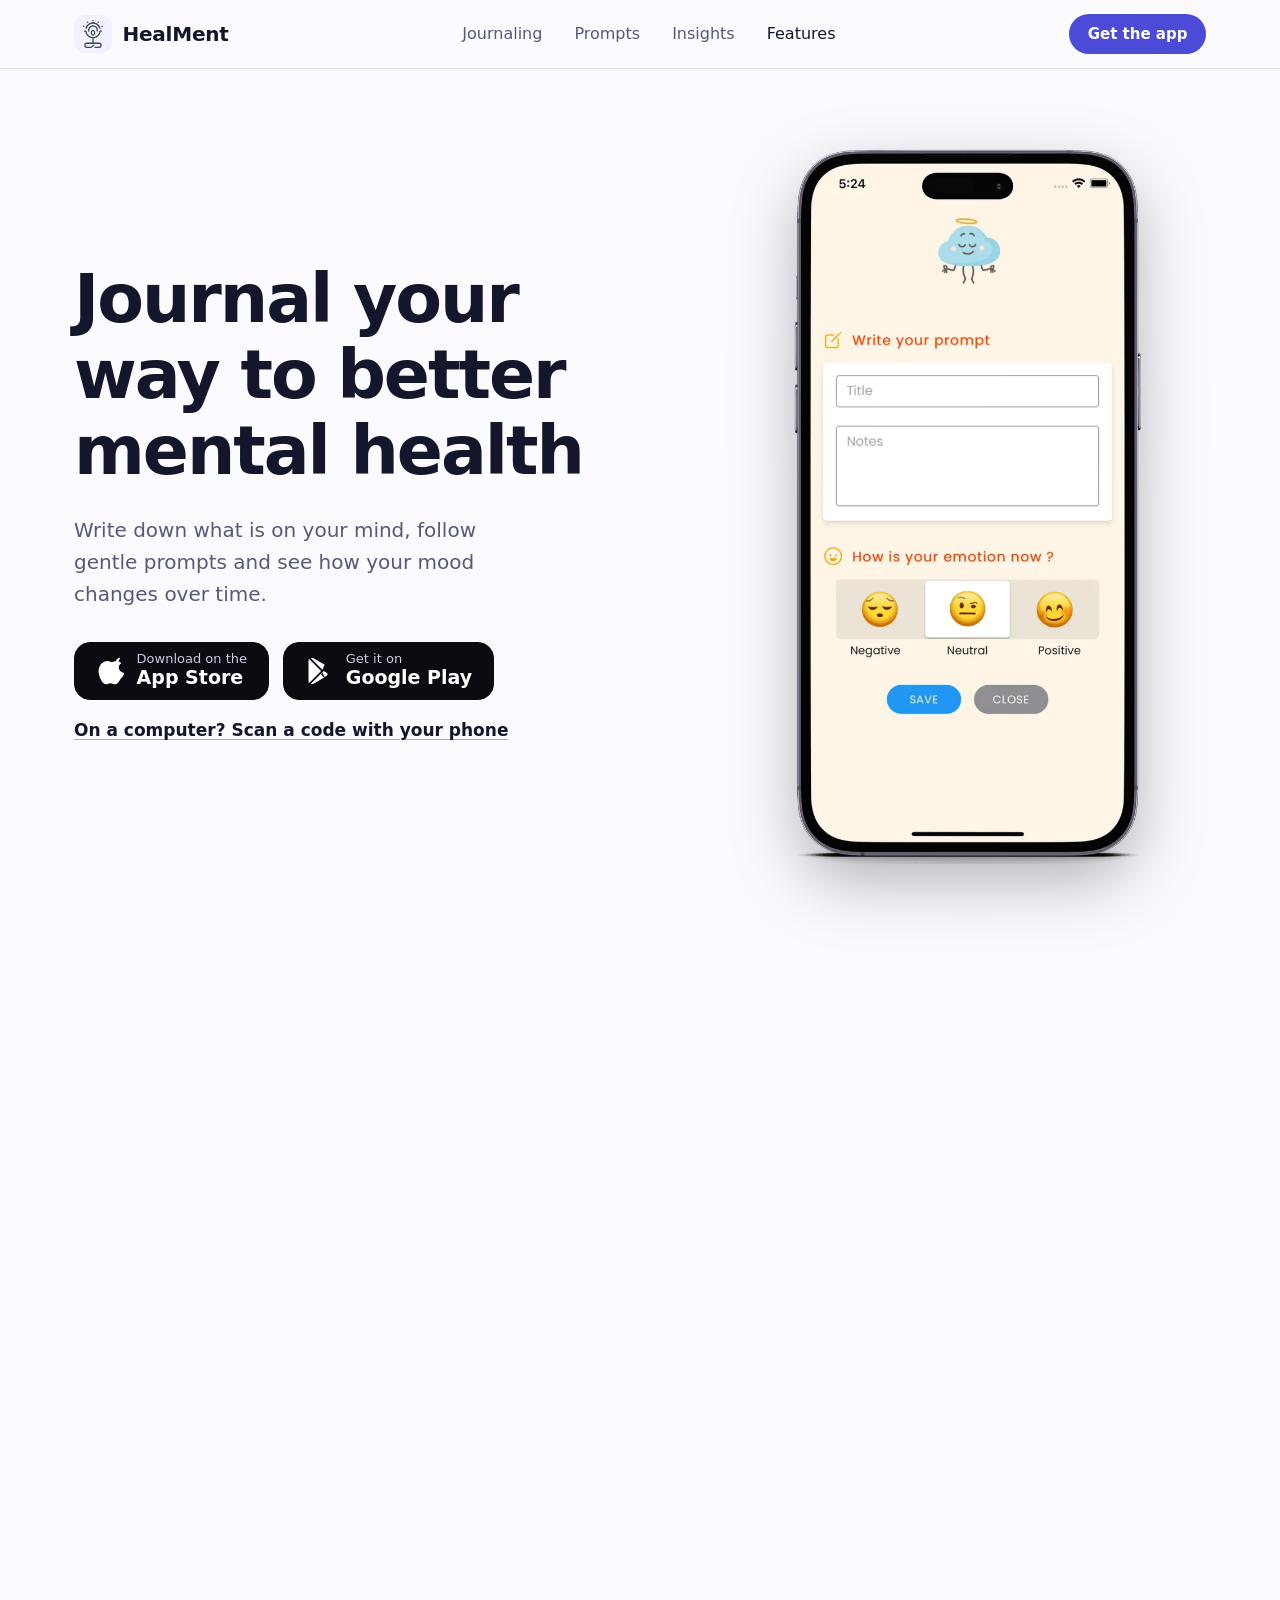
==== commit a0c609f5: "Simplify landing page: screenshot rows, icons, light default, footer theme toggle - Alternating scre" ====
--- a/index.html
+++ b/index.html
@@ -1,5 +1,5 @@
 <!DOCTYPE html>
-<html lang="en" data-theme="dark">
+<html lang="en" data-theme="light">
 <head>
 <script async src="https://www.googletagmanager.com/gtm.js?id=GTM-KXBGJLKK"></script>
 <script>
@@ -15,8 +15,7 @@
   <meta name="robots" content="index, follow, max-image-preview:large">
   <link rel="canonical" href="https://healment.cend.in/">
   <meta name="author" content="Srikanth Nandiraju">
-  <meta name="theme-color" content="#0e1020" media="(prefers-color-scheme: dark)">
-  <meta name="theme-color" content="#fbfaff" media="(prefers-color-scheme: light)">
+  <meta name="theme-color" content="#fbfaff">
   <meta name="apple-itunes-app" content="app-id=1658941963">
 
   <!-- Open Graph -->
@@ -45,7 +44,7 @@
   <script>
     try {
       var t = localStorage.getItem('healment_theme');
-      if (!t) t = matchMedia('(prefers-color-scheme: light)').matches ? 'light' : 'dark';
+      if (!t) t = 'light';
       document.documentElement.setAttribute('data-theme', t);
     } catch (e) {}
   </script>
@@ -128,15 +127,10 @@
           <li><a href="#prompts">Prompts</a></li>
           <li><a href="#insights">Insights</a></li>
           <li><a href="#features">Features</a></li>
-          <li><a href="#screens">The app</a></li>
         </ul>
       </nav>
 
       <div class="nav-actions">
-        <button class="icon-btn" id="themeToggle" type="button" aria-label="Switch between dark and light colours">
-          <svg class="icon-sun" viewBox="0 0 24 24" fill="none" stroke="currentColor" stroke-width="2" stroke-linecap="round" stroke-linejoin="round" aria-hidden="true"><circle cx="12" cy="12" r="4"/><path d="M12 2v2M12 20v2M4.93 4.93l1.41 1.41M17.66 17.66l1.41 1.41M2 12h2M20 12h2M6.34 17.66l-1.41 1.41M19.07 4.93l-1.41 1.41"/></svg>
-          <svg class="icon-moon" viewBox="0 0 24 24" fill="none" stroke="currentColor" stroke-width="2" stroke-linecap="round" stroke-linejoin="round" aria-hidden="true"><path d="M21 12.8A9 9 0 1 1 11.2 3a7 7 0 0 0 9.8 9.8z"/></svg>
-        </button>
         <a class="btn btn-primary btn-small" href="#download">Get the app</a>
         <button class="icon-btn menu-toggle" id="menuToggle" type="button" aria-label="Open menu" aria-expanded="false" aria-controls="navLinks">
           <svg viewBox="0 0 24 24" fill="none" stroke="currentColor" stroke-width="2" stroke-linecap="round" aria-hidden="true"><path d="M4 7h16M4 12h16M4 17h16"/></svg>
@@ -179,33 +173,20 @@
 
     <!-- ===================== JOURNALING ===================== -->
     <section id="journaling" class="defer">
-      <div class="wrap split">
-        <div class="split-copy">
-          <h2>Get your thoughts out of your head</h2>
-          <p>Writing about your feelings helps you understand them. It gives you a quiet place to think, especially when you feel sad, angry or anxious.</p>
-          <ul class="ticks">
-            <li><svg viewBox="0 0 24 24" fill="none" stroke="currentColor" stroke-width="2" stroke-linecap="round" stroke-linejoin="round" aria-hidden="true"><circle cx="12" cy="12" r="10"/><path d="m8 12.5 3 3 5-6"/></svg><span><strong>A safe space.</strong> Say what you feel without being judged.</span></li>
-            <li><svg viewBox="0 0 24 24" fill="none" stroke="currentColor" stroke-width="2" stroke-linecap="round" stroke-linejoin="round" aria-hidden="true"><circle cx="12" cy="12" r="10"/><path d="m8 12.5 3 3 5-6"/></svg><span><strong>Less stress.</strong> Sort out tangled emotions one line at a time.</span></li>
-            <li><svg viewBox="0 0 24 24" fill="none" stroke="currentColor" stroke-width="2" stroke-linecap="round" stroke-linejoin="round" aria-hidden="true"><circle cx="12" cy="12" r="10"/><path d="m8 12.5 3 3 5-6"/></svg><span><strong>A clearer mind.</strong> Put it on the page so you can focus on what matters.</span></li>
-          </ul>
-
-          <div class="journal-box">
-            <h3 id="moodQ">How are you feeling right now?</h3>
-            <div class="chips" role="group" aria-labelledby="moodQ">
-              <button type="button" class="chip" data-mood="calm" aria-pressed="true">Calm</button>
-              <button type="button" class="chip" data-mood="anxious" aria-pressed="false">Anxious</button>
-              <button type="button" class="chip" data-mood="grateful" aria-pressed="false">Grateful</button>
-              <button type="button" class="chip" data-mood="overwhelmed" aria-pressed="false">Overwhelmed</button>
-              <button type="button" class="chip" data-mood="reflective" aria-pressed="false">Reflective</button>
-            </div>
-            <label class="field-label" for="thought">Write one thought</label>
-            <textarea id="thought" class="field" placeholder="Type a thought and press Enter"></textarea>
-            <p class="reply" id="reply" aria-live="polite"><strong>A gentle thought:</strong> Peace is a practice. Taking this quiet moment keeps you steady.</p>
-          </div>
-        </div>
-
-        <div class="art" role="img" aria-label="Animated illustration of a person writing in a journal">
-          <div class="lottie" data-lottie="assets/lottie/journal.json"></div>
+      <div class="wrap">
+        <div class="split flip">
+          <div class="split-copy">
+            <h2>Get your thoughts out of your head</h2>
+            <p>Writing about your feelings helps you understand them. It gives you a quiet place to think, especially when you feel sad, angry or anxious.</p>
+            <ul class="ticks">
+              <li><svg viewBox="0 0 24 24" fill="none" stroke="currentColor" stroke-width="2" stroke-linecap="round" stroke-linejoin="round" aria-hidden="true"><circle cx="12" cy="12" r="10"/><path d="m8 12.5 3 3 5-6"/></svg><span><strong>A safe space.</strong> Say what you feel without being judged.</span></li>
+              <li><svg viewBox="0 0 24 24" fill="none" stroke="currentColor" stroke-width="2" stroke-linecap="round" stroke-linejoin="round" aria-hidden="true"><circle cx="12" cy="12" r="10"/><path d="m8 12.5 3 3 5-6"/></svg><span><strong>Less stress.</strong> Sort out tangled emotions one line at a time.</span></li>
+              <li><svg viewBox="0 0 24 24" fill="none" stroke="currentColor" stroke-width="2" stroke-linecap="round" stroke-linejoin="round" aria-hidden="true"><circle cx="12" cy="12" r="10"/><path d="m8 12.5 3 3 5-6"/></svg><span><strong>A clearer mind.</strong> Put it on the page so you can focus on what matters.</span></li>
+            </ul>
+          </div>
+          <div class="phone">
+            <img src="assets/images/screen-journal.webp" alt="HealMent journal entry screen" width="500" height="991" loading="lazy" decoding="async">
+          </div>
         </div>
       </div>
     </section>
@@ -213,33 +194,20 @@
 
     <!-- ===================== PROMPTS ===================== -->
     <section id="prompts" class="defer">
-      <div class="wrap split flip">
-        <div class="split-copy">
-          <h2>Never stare at a blank page</h2>
-          <p>Prompts give your writing a starting point so you can look at different parts of your life. HealMent has over 200 of them, and you can add your own.</p>
-
-          <div class="prompt-box">
-            <div class="chips" role="group" aria-label="Prompt topics">
-              <button type="button" class="chip" data-cat="all" aria-pressed="true">All</button>
-              <button type="button" class="chip" data-cat="anxiety" aria-pressed="false">Calm</button>
-              <button type="button" class="chip" data-cat="gratitude" aria-pressed="false">Gratitude</button>
-              <button type="button" class="chip" data-cat="reflection" aria-pressed="false">Reflection</button>
-              <button type="button" class="chip" data-cat="growth" aria-pressed="false">Growth</button>
-              <button type="button" class="chip" data-cat="evening" aria-pressed="false">Evening</button>
-            </div>
-            <div class="prompt-card" aria-live="polite">
-              <span class="prompt-tag" id="promptTag">Calm</span>
-              <p class="prompt-text" id="promptText">“What is one worry on your mind right now, and what tells you it will be okay?”</p>
-            </div>
-            <div class="prompt-actions">
-              <button type="button" class="btn btn-primary" id="shuffle">New prompt</button>
-              <button type="button" class="btn btn-ghost" id="copyPrompt">Copy</button>
-            </div>
-          </div>
-        </div>
-
-        <div class="art" role="img" aria-label="Animated illustration of a person with gentle reminders">
-          <div class="lottie" data-lottie="assets/lottie/prompts.json"></div>
+      <div class="wrap">
+        <div class="split">
+          <div class="split-copy">
+            <h2>Never stare at a blank page</h2>
+            <p>Prompts give your writing a starting point so you can look at different parts of your life. HealMent has over 200 of them, and you can add your own.</p>
+            <ul class="ticks">
+              <li><svg viewBox="0 0 24 24" fill="none" stroke="currentColor" stroke-width="2" stroke-linecap="round" stroke-linejoin="round" aria-hidden="true"><circle cx="12" cy="12" r="10"/><path d="m8 12.5 3 3 5-6"/></svg><span><strong>200+ prompts.</strong> Calm, gratitude, reflection, growth and evening topics.</span></li>
+              <li><svg viewBox="0 0 24 24" fill="none" stroke="currentColor" stroke-width="2" stroke-linecap="round" stroke-linejoin="round" aria-hidden="true"><circle cx="12" cy="12" r="10"/><path d="m8 12.5 3 3 5-6"/></svg><span><strong>Your own words.</strong> Write and save prompts that fit your life.</span></li>
+              <li><svg viewBox="0 0 24 24" fill="none" stroke="currentColor" stroke-width="2" stroke-linecap="round" stroke-linejoin="round" aria-hidden="true"><circle cx="12" cy="12" r="10"/><path d="m8 12.5 3 3 5-6"/></svg><span><strong>Keep your favourites.</strong> Bookmark the ones that help.</span></li>
+            </ul>
+          </div>
+          <div class="phone">
+            <img src="assets/images/screen-prompts.webp" alt="HealMent guided prompts screen" width="500" height="1014" loading="lazy" decoding="async">
+          </div>
         </div>
       </div>
     </section>
@@ -247,7 +215,7 @@
 
     <!-- ===================== INSIGHTS ===================== -->
     <section id="insights" class="defer">
-      <div class="wrap split">
+      <div class="wrap split flip">
         <div class="split-copy">
           <h2>See what lifts you up and what weighs you down</h2>
           <p>When you read back through your entries, patterns show up. HealMent turns them into simple charts so you can understand your moods and make small changes that last.</p>
@@ -257,9 +225,8 @@
             <li><svg viewBox="0 0 24 24" fill="none" stroke="currentColor" stroke-width="2" stroke-linecap="round" stroke-linejoin="round" aria-hidden="true"><circle cx="12" cy="12" r="10"/><path d="m8 12.5 3 3 5-6"/></svg><span><strong>Build better habits.</strong> Turn what you notice into steady routines.</span></li>
           </ul>
         </div>
-
-        <div class="art" role="img" aria-label="Animated illustration of charts showing mood patterns">
-          <div class="lottie" data-lottie="assets/lottie/insights.json"></div>
+        <div class="phone">
+          <img src="assets/images/screen-insights.webp" alt="HealMent mood insights screen" width="500" height="1027" loading="lazy" decoding="async">
         </div>
       </div>
     </section>
@@ -275,65 +242,35 @@
 
         <div class="feature-grid">
           <article class="feature">
-            <svg viewBox="0 0 24 24" fill="none" stroke="currentColor" stroke-width="1.75" stroke-linecap="round" stroke-linejoin="round" aria-hidden="true"><path d="M12 21s-7-4.4-9.2-9A5.4 5.4 0 0 1 12 6.2 5.4 5.4 0 0 1 21.2 12c-2.2 4.6-9.2 9-9.2 9z"/></svg>
+            <img src="assets/icons/tips.svg" alt="" width="56" height="56" loading="lazy" decoding="async">
             <h3>Mental health tips</h3>
             <p>Easy-to-follow tips and ideas to help you feel stronger and more hopeful.</p>
           </article>
           <article class="feature">
-            <svg viewBox="0 0 24 24" fill="none" stroke="currentColor" stroke-width="1.75" stroke-linecap="round" stroke-linejoin="round" aria-hidden="true"><path d="M5 4h14v16l-4-2-3 2-3-2-4 2z"/><path d="M9 9h6M9 13h4"/></svg>
+            <img src="assets/icons/prompts.svg" alt="" width="56" height="56" loading="lazy" decoding="async">
             <h3>Guided prompts</h3>
             <p>Questions that focus your writing and make it easier to journal every day.</p>
           </article>
           <article class="feature">
-            <svg viewBox="0 0 24 24" fill="none" stroke="currentColor" stroke-width="1.75" stroke-linecap="round" stroke-linejoin="round" aria-hidden="true"><path d="M4 20h4L19 9a2.8 2.8 0 0 0-4-4L4 16z"/><path d="m13.5 6.5 4 4"/></svg>
+            <img src="assets/icons/journal.svg" alt="" width="56" height="56" loading="lazy" decoding="async">
             <h3>Easy journaling</h3>
             <p>A simple screen for writing about how you feel. No setup, no fuss.</p>
           </article>
           <article class="feature">
-            <svg viewBox="0 0 24 24" fill="none" stroke="currentColor" stroke-width="1.75" stroke-linecap="round" stroke-linejoin="round" aria-hidden="true"><path d="M4 20V10M10 20V4M16 20v-7M22 20H2"/></svg>
+            <img src="assets/icons/mood.svg" alt="" width="56" height="56" loading="lazy" decoding="async">
             <h3>Insight dashboard</h3>
             <p>Charts of your moods and how often you write, so you can see the bigger picture.</p>
           </article>
           <article class="feature">
-            <svg viewBox="0 0 24 24" fill="none" stroke="currentColor" stroke-width="1.75" stroke-linecap="round" stroke-linejoin="round" aria-hidden="true"><path d="M20.5 14.2A8.5 8.5 0 1 1 9.8 3.5a6.7 6.7 0 0 0 10.7 10.7z"/></svg>
+            <img src="assets/icons/themes.svg" alt="" width="56" height="56" loading="lazy" decoding="async">
             <h3>Dark and light themes</h3>
             <p>Pick the look you like. Dark mode is easy on the eyes when you write at night.</p>
-            <button type="button" class="btn btn-ghost btn-small theme-demo" id="themeDemo">Try it here</button>
-          </article>
-          <article class="feature">
-            <svg viewBox="0 0 24 24" fill="none" stroke="currentColor" stroke-width="1.75" stroke-linecap="round" stroke-linejoin="round" aria-hidden="true"><path d="M6 3h12v18l-6-4-6 4z"/></svg>
+          </article>
+          <article class="feature">
+            <img src="assets/icons/bookmarks.svg" alt="" width="56" height="56" loading="lazy" decoding="async">
             <h3>Bookmarks</h3>
             <p>Save the prompts, articles and entries that help you, and find them again fast.</p>
           </article>
-        </div>
-      </div>
-    </section>
-
-
-    <!-- ===================== THE APP ===================== -->
-    <section id="screens" class="screens defer">
-      <div class="wrap">
-        <div class="center-head">
-          <h2>A calm place on every screen</h2>
-          <p>Clean text, soft colours and simple steps from the moment you open the app.</p>
-        </div>
-        <div class="screens-row">
-          <figure>
-            <div class="phone small"><img src="assets/images/screen-journal.webp" alt="HealMent journal entry screen" width="500" height="991" loading="lazy" decoding="async"></div>
-            <figcaption>Write freely</figcaption>
-          </figure>
-          <figure>
-            <div class="phone small"><img src="assets/images/screen-prompts.webp" alt="HealMent guided prompts screen" width="500" height="1014" loading="lazy" decoding="async"></div>
-            <figcaption>Follow a prompt</figcaption>
-          </figure>
-          <figure>
-            <div class="phone small"><img src="assets/images/screen-insights.webp" alt="HealMent mood insights screen" width="500" height="1027" loading="lazy" decoding="async"></div>
-            <figcaption>Spot patterns</figcaption>
-          </figure>
-          <figure>
-            <div class="phone small"><img src="assets/images/screen-summary.webp" alt="HealMent summary screen" width="500" height="1021" loading="lazy" decoding="async"></div>
-            <figcaption>Review your week</figcaption>
-          </figure>
         </div>
       </div>
     </section>
@@ -379,6 +316,10 @@
         <a href="privacy_policy.html">Privacy Policy</a>
         <a href="terms_of_service.html">Terms of Service</a>
         <a href="contact.html">Contact</a>
+        <button class="icon-btn" id="themeToggle" type="button" aria-label="Switch between dark and light colours">
+          <svg class="icon-sun" viewBox="0 0 24 24" fill="none" stroke="currentColor" stroke-width="2" stroke-linecap="round" stroke-linejoin="round" aria-hidden="true"><circle cx="12" cy="12" r="4"/><path d="M12 2v2M12 20v2M4.93 4.93l1.41 1.41M17.66 17.66l1.41 1.41M2 12h2M20 12h2M6.34 17.66l-1.41 1.41M19.07 4.93l-1.41 1.41"/></svg>
+          <svg class="icon-moon" viewBox="0 0 24 24" fill="none" stroke="currentColor" stroke-width="2" stroke-linecap="round" stroke-linejoin="round" aria-hidden="true"><path d="M21 12.8A9 9 0 1 1 11.2 3a7 7 0 0 0 9.8 9.8z"/></svg>
+        </button>
       </nav>
       <p class="footer-credit">
         HealMent app &amp; website designed and developed by
--- a/css/style.css
+++ b/css/style.css
@@ -188,15 +188,9 @@
 
 .hero-visual { position: relative; display: grid; place-items: center; }
 
-/* ---------- Phone frame (real screenshots) ---------- */
-.phone {
-  position: relative; width: 100%; max-width: 330px; margin-inline: auto;
-  border-radius: 46px; padding: 9px; background: #07080f;
-  box-shadow: 0 0 0 1.5px #343858 inset, var(--shadow);
-}
-.phone img { width: 100%; height: auto; border-radius: 38px; background: #0d1024; }
-.phone.small { max-width: 250px; border-radius: 38px; padding: 7px; }
-.phone.small img { border-radius: 31px; }
+/* ---------- Phone screenshots (each image already includes its own phone frame) ---------- */
+.phone { position: relative; width: 100%; max-width: 360px; margin-inline: auto; }
+.phone img { width: 100%; height: auto; filter: drop-shadow(0 24px 32px rgb(0 0 0 / .28)); }
 
 /* ---------- Animated illustration panel ---------- */
 .art {
@@ -214,13 +208,7 @@
 .ticks li strong { color: var(--ink); font-weight: 600; }
 .ticks svg { width: 22px; height: 22px; margin-top: 3px; color: var(--accent); }
 
-/* ---------- Journal box ---------- */
-.journal-box {
-  width: 100%; background: var(--bg-raised); border: 1px solid var(--line);
-  border-radius: var(--radius-m); padding: 1.5rem; display: flex; flex-direction: column; gap: 1rem;
-}
-.journal-box h3 { font-size: 1.0625rem; }
-.chips { display: flex; flex-wrap: wrap; gap: .5rem; }
+/* ---------- Pills (used in the phone scan dialog) ---------- */
 .chip {
   min-height: 44px; padding: 0 1.1rem; border-radius: 999px; border: 1px solid var(--line);
   background: transparent; color: var(--ink-muted); font-size: 1rem; font-weight: 500; cursor: pointer;
@@ -230,44 +218,11 @@
 .chip:hover { border-color: var(--accent); color: var(--ink); }
 .chip[aria-pressed="true"] { background: var(--accent); border-color: var(--accent); color: var(--on-accent); }
 
-.field-label { font-weight: 600; font-size: .9375rem; color: var(--ink); }
-.field {
-  width: 100%; min-height: 96px; resize: vertical; padding: .9rem 1rem;
-  background: var(--bg-sunken); color: var(--ink); caret-color: var(--accent);
-  border: 1px solid var(--line); border-radius: var(--radius-s);
-  font: inherit; font-size: 1rem; line-height: 1.5;
-  transition: border-color .15s ease;
-}
-.field::placeholder { color: var(--ink-muted); opacity: .8; }
-.field:focus-visible { outline: 2px solid var(--focus); outline-offset: 2px; border-color: transparent; }
-.reply { color: var(--ink); background: var(--bg-sunken); border-radius: var(--radius-s); padding: .9rem 1rem; font-size: 1rem; min-height: 3.5rem; }
-.reply strong { font-weight: 600; }
-
-/* ---------- Prompt explorer ---------- */
-.prompt-box {
-  width: 100%; background: var(--bg-raised); border: 1px solid var(--line);
-  border-radius: var(--radius-m); padding: 1.5rem; display: flex; flex-direction: column; gap: 1.25rem;
-}
-.prompt-card {
-  background: var(--bg-sunken); border-radius: var(--radius-s); padding: 1.5rem;
-  min-height: 9.5rem; display: flex; flex-direction: column; justify-content: center; gap: .5rem;
-}
-.prompt-tag { font-size: .9375rem; font-weight: 600; color: var(--accent); }
-.prompt-text { font-size: 1.3125rem; font-weight: 600; line-height: 1.4; color: var(--ink); transition: opacity .15s ease; }
-.prompt-actions { display: flex; flex-wrap: wrap; gap: .75rem; }
-
 /* ---------- Features ---------- */
 .feature-grid { display: grid; grid-template-columns: repeat(3, 1fr); gap: 3rem 2.5rem; }
 .feature { display: flex; flex-direction: column; gap: .75rem; }
-.feature svg { width: 28px; height: 28px; color: var(--accent); margin-bottom: .25rem; }
+.feature img { width: 56px; height: 56px; margin-bottom: .25rem; }
 .feature p { font-size: 1.0625rem; }
-.theme-demo { margin-top: .5rem; align-self: flex-start; }
-
-/* ---------- Screens ---------- */
-.screens { background: var(--bg-sunken); }
-.screens-row { display: grid; grid-template-columns: repeat(4, 1fr); gap: 2rem; align-items: start; }
-.screens-row figure { display: flex; flex-direction: column; align-items: center; gap: 1.1rem; }
-.screens-row figcaption { font-weight: 600; text-align: center; }
 
 /* ---------- Final call ---------- */
 .cta { padding-block: 6rem 7rem; }
@@ -350,7 +305,6 @@
   .ticks { text-align: left; }
   .store-row { justify-content: center; }
   .feature-grid { grid-template-columns: repeat(2, 1fr); }
-  .screens-row { grid-template-columns: repeat(2, 1fr); gap: 3rem 2rem; }
   .cta-card { padding: 3rem 2rem; }
   .art { max-width: 440px; }
 }
@@ -376,14 +330,10 @@
   .store-row { flex-direction: column; width: 100%; max-width: 320px; }
   .store-badge { justify-content: center; width: 100%; }
   .feature-grid { grid-template-columns: 1fr; gap: 2.5rem; }
-  .screens-row { grid-template-columns: 1fr 1fr; gap: 2.5rem 1rem; }
-  .phone.small { max-width: 190px; padding: 5px; border-radius: 30px; }
-  .phone.small img { border-radius: 25px; }
   .contact-grid { grid-template-columns: 1fr; }
   .art { aspect-ratio: 4 / 3; border-radius: var(--radius-m); }
   .cta-card { padding: 2.5rem 1.25rem; }
-  .journal-box, .prompt-box { padding: 1.1rem; }
-  .prompt-actions .btn { flex: 1; }
+  .phone { max-width: 300px; }
 }
 
 /* ---------- Reduced motion ---------- */
